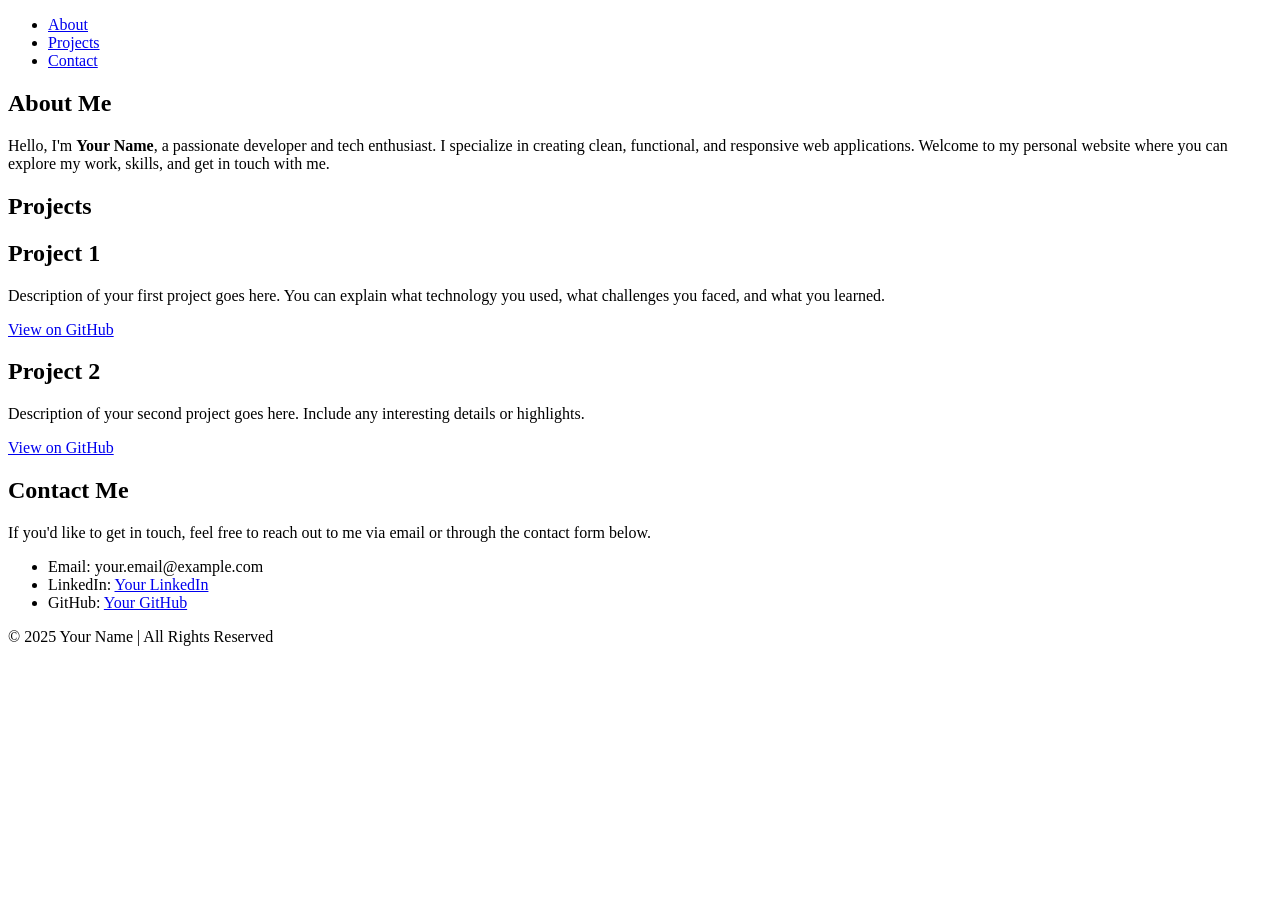
==== index.html @ 507302ce "changed" ====
<!DOCTYPE html>
<html lang="en">

<head>
    <meta charset="UTF-8">
    <meta name="viewport" content="width=device-width, initial-scale=1.0">
    <meta http-equiv="X-UA-Compatible" content="ie=edge">
    <title>Your Name - Portfolio</title>
    <link rel="stylesheet" href="styles.css">
</head>

<body>
    <header>
        <nav>
            <ul>
                <li><a href="#about">About</a></li>
                <li><a href="#projects">Projects</a></li>
                <li><a href="#contact">Contact</a></li>
            </ul>
        </nav>
    </header>

    <section id="about">
        <div class="container">
            <h1>About Me</h1>
            <p>Hello, I'm <strong>Your Name</strong>, a passionate developer and tech enthusiast. I specialize in creating clean, functional, and responsive web applications. Welcome to my personal website where you can explore my work, skills, and get in touch with me.</p>
        </div>
    </section>

    <section id="projects">
        <div class="container">
            <h1>Projects</h1>
            <div class="project">
                <h2>Project 1</h2>
                <p>Description of your first project goes here. You can explain what technology you used, what challenges you faced, and what you learned.</p>
                <a href="https://github.com/yourusername/project1" target="_blank">View on GitHub</a>
            </div>

            <div class="project">
                <h2>Project 2</h2>
                <p>Description of your second project goes here. Include any interesting details or highlights.</p>
                <a href="https://github.com/yourusername/project2" target="_blank">View on GitHub</a>
            </div>
            <!-- Add more projects as needed -->
        </div>
    </section>

    <section id="contact">
        <div class="container">
            <h1>Contact Me</h1>
            <p>If you'd like to get in touch, feel free to reach out to me via email or through the contact form below.</p>
            <ul>
                <li>Email: your.email@example.com</li>
                <li>LinkedIn: <a href="https://www.linkedin.com/in/yourprofile" target="_blank">Your LinkedIn</a></li>
                <li>GitHub: <a href="https://github.com/yourusername" target="_blank">Your GitHub</a></li>
            </ul>
        </div>
    </section>

    <footer>
        <p>© 2025 Your Name | All Rights Reserved</p>
    </footer>
</body>

</html>
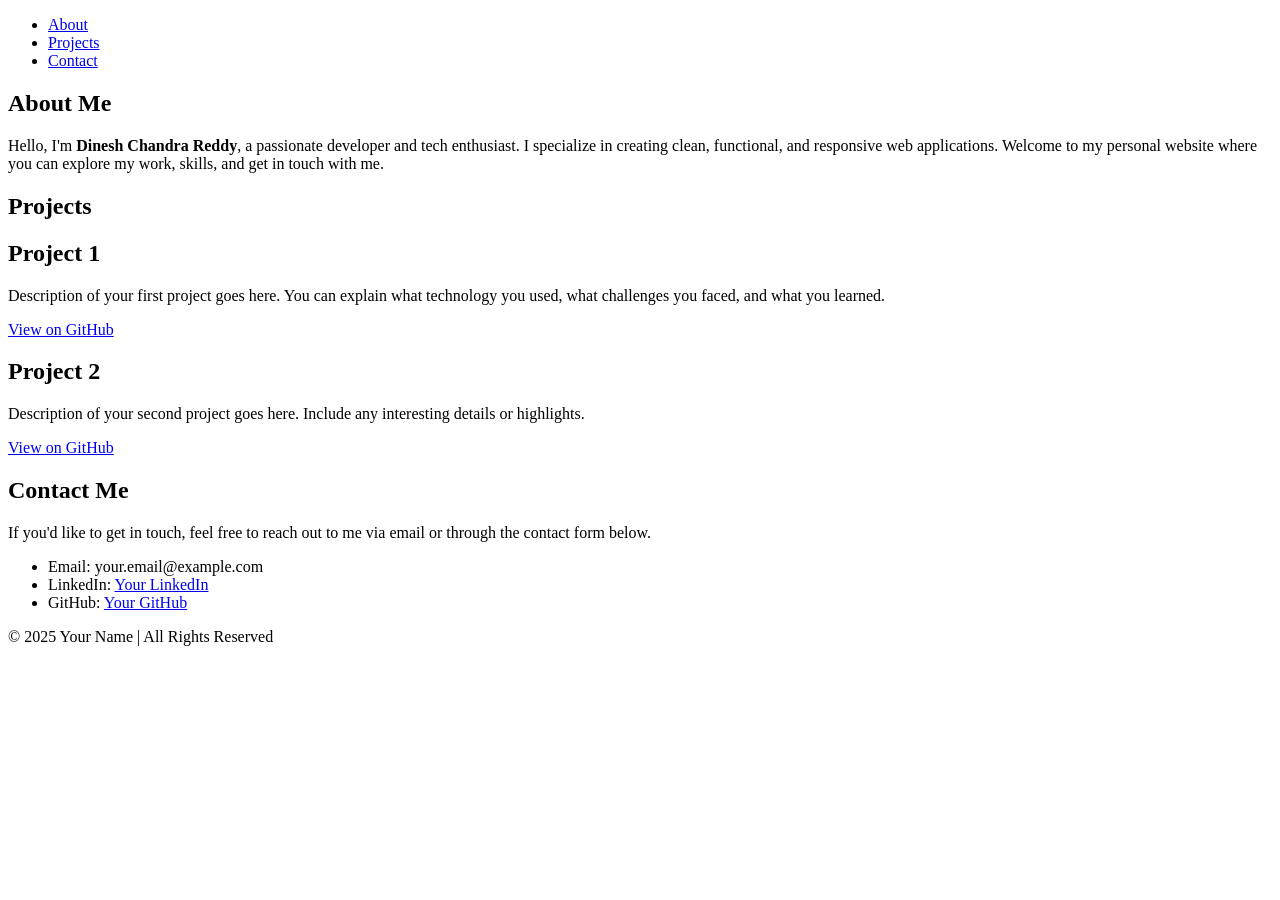
==== commit c8beb9d8: "yes" ====
--- a/index.html
+++ b/index.html
@@ -23,7 +23,7 @@
     <section id="about">
         <div class="container">
             <h1>About Me</h1>
-            <p>Hello, I'm <strong>Your Name</strong>, a passionate developer and tech enthusiast. I specialize in creating clean, functional, and responsive web applications. Welcome to my personal website where you can explore my work, skills, and get in touch with me.</p>
+            <p>Hello, I'm <strong>Dinesh Chandra Reddy</strong>, a passionate developer and tech enthusiast. I specialize in creating clean, functional, and responsive web applications. Welcome to my personal website where you can explore my work, skills, and get in touch with me.</p>
         </div>
     </section>
 
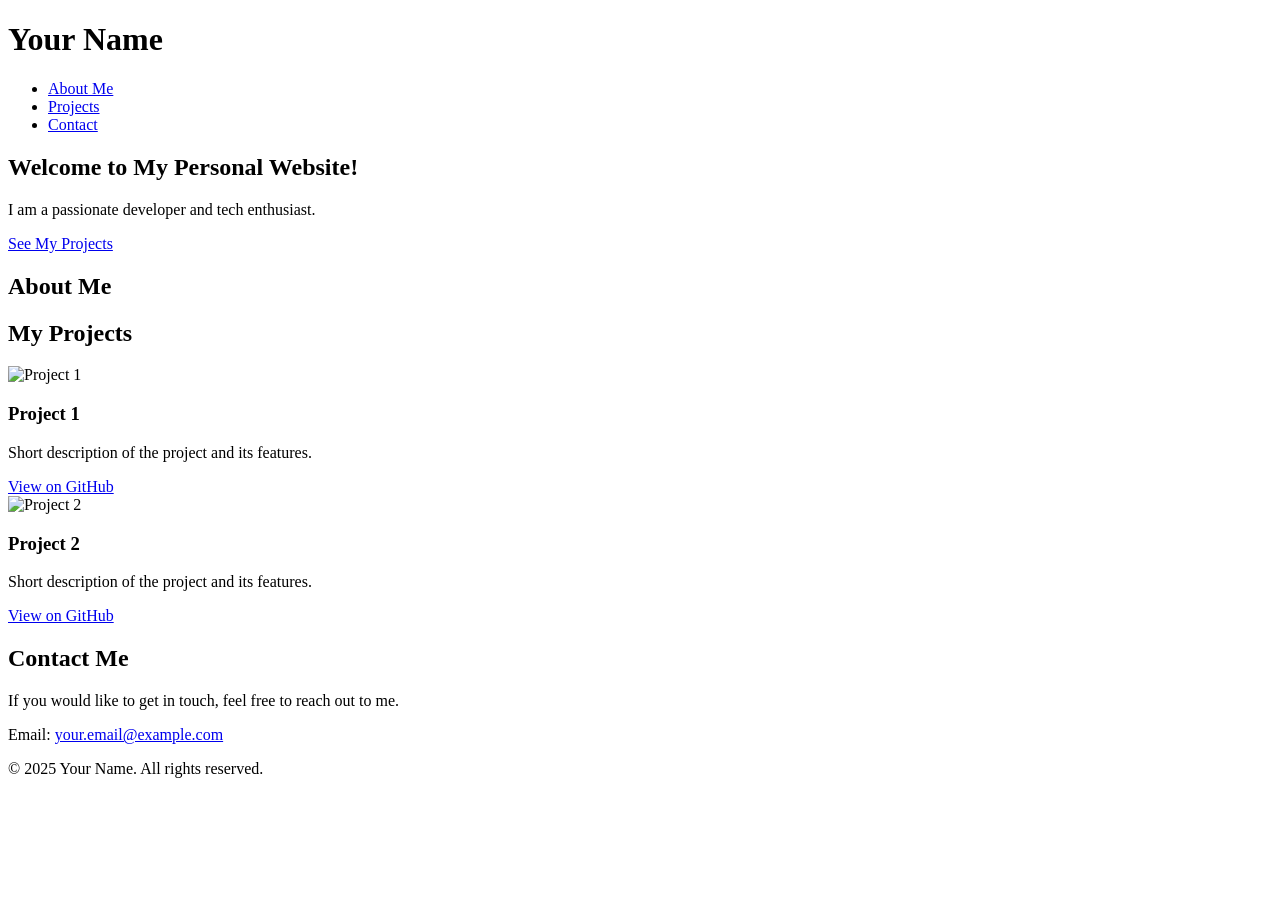
==== commit 10f3cce5: "2" ====
--- a/index.html
+++ b/index.html
@@ -1,65 +1,74 @@
 <!DOCTYPE html>
 <html lang="en">
-
 <head>
     <meta charset="UTF-8">
     <meta name="viewport" content="width=device-width, initial-scale=1.0">
-    <meta http-equiv="X-UA-Compatible" content="ie=edge">
     <title>Your Name - Portfolio</title>
     <link rel="stylesheet" href="styles.css">
+    <script defer src="script.js"></script>
 </head>
-
 <body>
     <header>
-        <nav>
-            <ul>
-                <li><a href="#about">About</a></li>
-                <li><a href="#projects">Projects</a></li>
-                <li><a href="#contact">Contact</a></li>
-            </ul>
-        </nav>
+        <div class="container">
+            <h1>Your Name</h1>
+            <nav>
+                <ul>
+                    <li><a href="#about">About Me</a></li>
+                    <li><a href="#projects">Projects</a></li>
+                    <li><a href="#contact">Contact</a></li>
+                </ul>
+            </nav>
+        </div>
     </header>
 
-    <section id="about">
+    <section id="hero">
         <div class="container">
-            <h1>About Me</h1>
-            <p>Hello, I'm <strong>Dinesh Chandra Reddy</strong>, a passionate developer and tech enthusiast. I specialize in creating clean, functional, and responsive web applications. Welcome to my personal website where you can explore my work, skills, and get in touch with me.</p>
+            <h2>Welcome to My Personal Website!</h2>
+            <p>I am a passionate developer and tech enthusiast.</p>
+            <a href="#projects" class="btn">See My Projects</a>
         </div>
     </section>
 
-    <section id="projects">
+    <section id="about" class="section">
         <div class="container">
-            <h1>Projects</h1>
-            <div class="project">
-                <h2>Project 1</h2>
-                <p>Description of your first project goes here. You can explain what technology you used, what challenges you faced, and what you learned.</p>
-                <a href="https://github.com/yourusername/project1" target="_blank">View on GitHub</a>
-            </div>
-
-            <div class="project">
-                <h2>Project 2</h2>
-                <p>Description of your second project goes here. Include any interesting details or highlights.</p>
-                <a href="https://github.com/yourusername/project2" target="_blank">View on GitHub</a>
-            </div>
-            <!-- Add more projects as needed -->
+            <h2>About Me</h2>
+            <pHi, I'm Dinesh Chandra Reddy , a passionate and motivated Computer Science enthusiast with a deep interest in technology, software development, and problem-solving. Currently, I am pursuing a Bachelor's in Computer Science and Engineering at Anurag University, where I’m constantly expanding my skills in coding, data structures, and algorithms.</p>
         </div>
     </section>
 
-    <section id="contact">
+    <section id="projects" class="section">
         <div class="container">
-            <h1>Contact Me</h1>
-            <p>If you'd like to get in touch, feel free to reach out to me via email or through the contact form below.</p>
-            <ul>
-                <li>Email: your.email@example.com</li>
-                <li>LinkedIn: <a href="https://www.linkedin.com/in/yourprofile" target="_blank">Your LinkedIn</a></li>
-                <li>GitHub: <a href="https://github.com/yourusername" target="_blank">Your GitHub</a></li>
-            </ul>
+            <h2>My Projects</h2>
+            <div class="project-grid">
+                <div class="project">
+                    <img src="project1.jpg" alt="Project 1">
+                    <h3>Project 1</h3>
+                    <p>Short description of the project and its features.</p>
+                    <a href="https://github.com/yourusername/project1" target="_blank" class="btn">View on GitHub</a>
+                </div>
+                <div class="project">
+                    <img src="project2.jpg" alt="Project 2">
+                    <h3>Project 2</h3>
+                    <p>Short description of the project and its features.</p>
+                    <a href="https://github.com/yourusername/project2" target="_blank" class="btn">View on GitHub</a>
+                </div>
+                <!-- Add more projects here -->
+            </div>
+        </div>
+    </section>
+
+    <section id="contact" class="section">
+        <div class="container">
+            <h2>Contact Me</h2>
+            <p>If you would like to get in touch, feel free to reach out to me.</p>
+            <p>Email: <a href="mailto:your.email@example.com">your.email@example.com</a></p>
         </div>
     </section>
 
     <footer>
-        <p>© 2025 Your Name | All Rights Reserved</p>
+        <div class="container">
+            <p>&copy; 2025 Your Name. All rights reserved.</p>
+        </div>
     </footer>
 </body>
-
 </html>
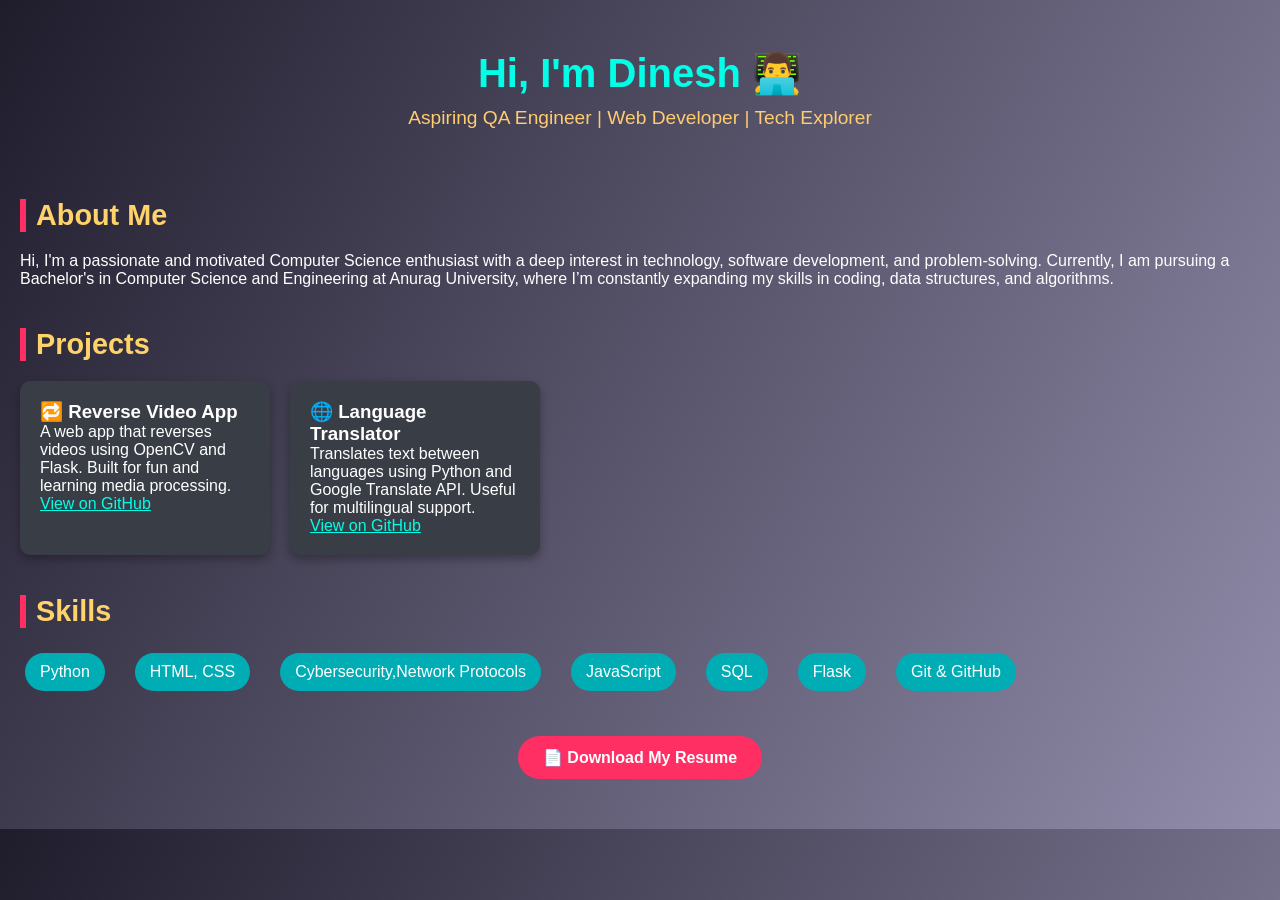
==== commit 05e9216d: "3" ====
--- a/index.html
+++ b/index.html
@@ -1,74 +1,165 @@
 <!DOCTYPE html>
 <html lang="en">
 <head>
-    <meta charset="UTF-8">
-    <meta name="viewport" content="width=device-width, initial-scale=1.0">
-    <title>Your Name - Portfolio</title>
-    <link rel="stylesheet" href="styles.css">
-    <script defer src="script.js"></script>
+  <meta charset="UTF-8" />
+  <meta name="viewport" content="width=device-width, initial-scale=1.0"/>
+  <title>Dinesh's Portfolio</title>
+  <style>
+    /* General Reset */
+    * {
+      margin: 0;
+      padding: 0;
+      box-sizing: border-box;
+    }
+
+    body {
+      font-family: 'Segoe UI', Tahoma, Geneva, Verdana, sans-serif;
+      background: linear-gradient(120deg, #1f1c2c, #928dab);
+      color: #fff;
+      padding: 20px;
+      animation: fadeIn 1s ease-in;
+    }
+
+    header {
+      text-align: center;
+      padding: 30px 10px;
+    }
+
+    header h1 {
+      font-size: 2.5rem;
+      color: #00ffe7;
+      margin-bottom: 10px;
+    }
+
+    header p {
+      font-size: 1.2rem;
+      color: #ffcc70;
+      animation: slideIn 1s ease-out;
+    }
+
+    .section {
+      margin: 40px 0;
+    }
+
+    .section h2 {
+      color: #ffd369;
+      font-size: 1.8rem;
+      margin-bottom: 20px;
+      border-left: 6px solid #ff2e63;
+      padding-left: 10px;
+    }
+
+    .projects, .skills {
+      display: flex;
+      flex-wrap: wrap;
+      gap: 20px;
+    }
+
+    .card {
+      background: #393e46;
+      padding: 20px;
+      border-radius: 10px;
+      width: 250px;
+      box-shadow: 0 4px 10px rgba(0, 0, 0, 0.3);
+      transition: transform 0.3s;
+    }
+
+    .card:hover {
+      transform: translateY(-10px);
+    }
+
+    .skills span {
+      background-color: #00adb5;
+      padding: 10px 15px;
+      border-radius: 20px;
+      margin: 5px;
+      display: inline-block;
+    }
+
+    .resume-btn {
+      display: block;
+      width: fit-content;
+      margin: 30px auto;
+      padding: 12px 25px;
+      background-color: #ff2e63;
+      color: white;
+      text-decoration: none;
+      border-radius: 25px;
+      font-weight: bold;
+      transition: background 0.3s;
+    }
+
+    .resume-btn:hover {
+      background-color: #d61c4e;
+    }
+
+    @keyframes fadeIn {
+      from { opacity: 0; }
+      to { opacity: 1; }
+    }
+
+    @keyframes slideIn {
+      from { transform: translateX(-20px); opacity: 0; }
+      to { transform: translateX(0); opacity: 1; }
+    }
+
+    @media (max-width: 600px) {
+      .projects, .skills {
+        flex-direction: column;
+        align-items: center;
+      }
+
+      .card {
+        width: 90%;
+      }
+    }
+  </style>
 </head>
 <body>
-    <header>
-        <div class="container">
-            <h1>Your Name</h1>
-            <nav>
-                <ul>
-                    <li><a href="#about">About Me</a></li>
-                    <li><a href="#projects">Projects</a></li>
-                    <li><a href="#contact">Contact</a></li>
-                </ul>
-            </nav>
-        </div>
-    </header>
 
-    <section id="hero">
-        <div class="container">
-            <h2>Welcome to My Personal Website!</h2>
-            <p>I am a passionate developer and tech enthusiast.</p>
-            <a href="#projects" class="btn">See My Projects</a>
-        </div>
-    </section>
+  <header>
+    <h1>Hi, I'm Dinesh 👨‍💻</h1>
+    <p>Aspiring QA Engineer | Web Developer | Tech Explorer</p>
+  </header>
 
-    <section id="about" class="section">
-        <div class="container">
-            <h2>About Me</h2>
-            <pHi, I'm Dinesh Chandra Reddy , a passionate and motivated Computer Science enthusiast with a deep interest in technology, software development, and problem-solving. Currently, I am pursuing a Bachelor's in Computer Science and Engineering at Anurag University, where I’m constantly expanding my skills in coding, data structures, and algorithms.</p>
-        </div>
-    </section>
+  <section class="section">
+    <h2>About Me</h2>
+    <p> Hi, I'm  a passionate and motivated Computer Science enthusiast with a deep interest in technology, software development, and problem-solving. Currently, I am pursuing a Bachelor's in Computer Science and Engineering at Anurag University, where I’m constantly expanding my skills in coding, data structures, and algorithms.</p>
+  </section>
 
-    <section id="projects" class="section">
-        <div class="container">
-            <h2>My Projects</h2>
-            <div class="project-grid">
-                <div class="project">
-                    <img src="project1.jpg" alt="Project 1">
-                    <h3>Project 1</h3>
-                    <p>Short description of the project and its features.</p>
-                    <a href="https://github.com/yourusername/project1" target="_blank" class="btn">View on GitHub</a>
-                </div>
-                <div class="project">
-                    <img src="project2.jpg" alt="Project 2">
-                    <h3>Project 2</h3>
-                    <p>Short description of the project and its features.</p>
-                    <a href="https://github.com/yourusername/project2" target="_blank" class="btn">View on GitHub</a>
-                </div>
-                <!-- Add more projects here -->
-            </div>
-        </div>
-    </section>
+  <section class="section">
+    <h2>Projects</h2>
+    <div class="projects">
+      <div class="card">
+        <h3>🔁 Reverse Video App</h3>
+        <p>A web app that reverses videos using OpenCV and Flask. Built for fun and learning media processing.</p>
+        <a href="https://github.com/dinesh15-hub/Reverse-Video-App" style="color:#00ffe7;">View on GitHub</a>
+      </div>
 
-    <section id="contact" class="section">
-        <div class="container">
-            <h2>Contact Me</h2>
-            <p>If you would like to get in touch, feel free to reach out to me.</p>
-            <p>Email: <a href="mailto:your.email@example.com">your.email@example.com</a></p>
-        </div>
-    </section>
+      <div class="card">
+        <h3>🌐 Language Translator</h3>
+        <p>Translates text between languages using Python and Google Translate API. Useful for multilingual support.</p>
+        <a href="https://github.com/dinesh15-hub/voice-to-text-translation" style="color:#00ffe7;">View on GitHub</a>
+      </div>
 
-    <footer>
-        <div class="container">
-            <p>&copy; 2025 Your Name. All rights reserved.</p>
-        </div>
-    </footer>
+      <!-- Add more project cards here -->
+    </div>
+  </section>
+
+  <section class="section">
+    <h2>Skills</h2>
+    <div class="skills">
+      <span>Python</span>
+      <span>HTML, CSS</span>
+      <span>Cybersecurity,Network Protocols</span>
+      <span>JavaScript</span>
+      <span>SQL</span>
+      <span>Flask</span>
+      <span>Git & GitHub</span>
+    </div>
+  </section>
+
+  <a class="resume-btn" href="c:\Users\DELL\Downloads\dinesh resume1.pdf" download>📄 Download My Resume</a>
+
 </body>
 </html>
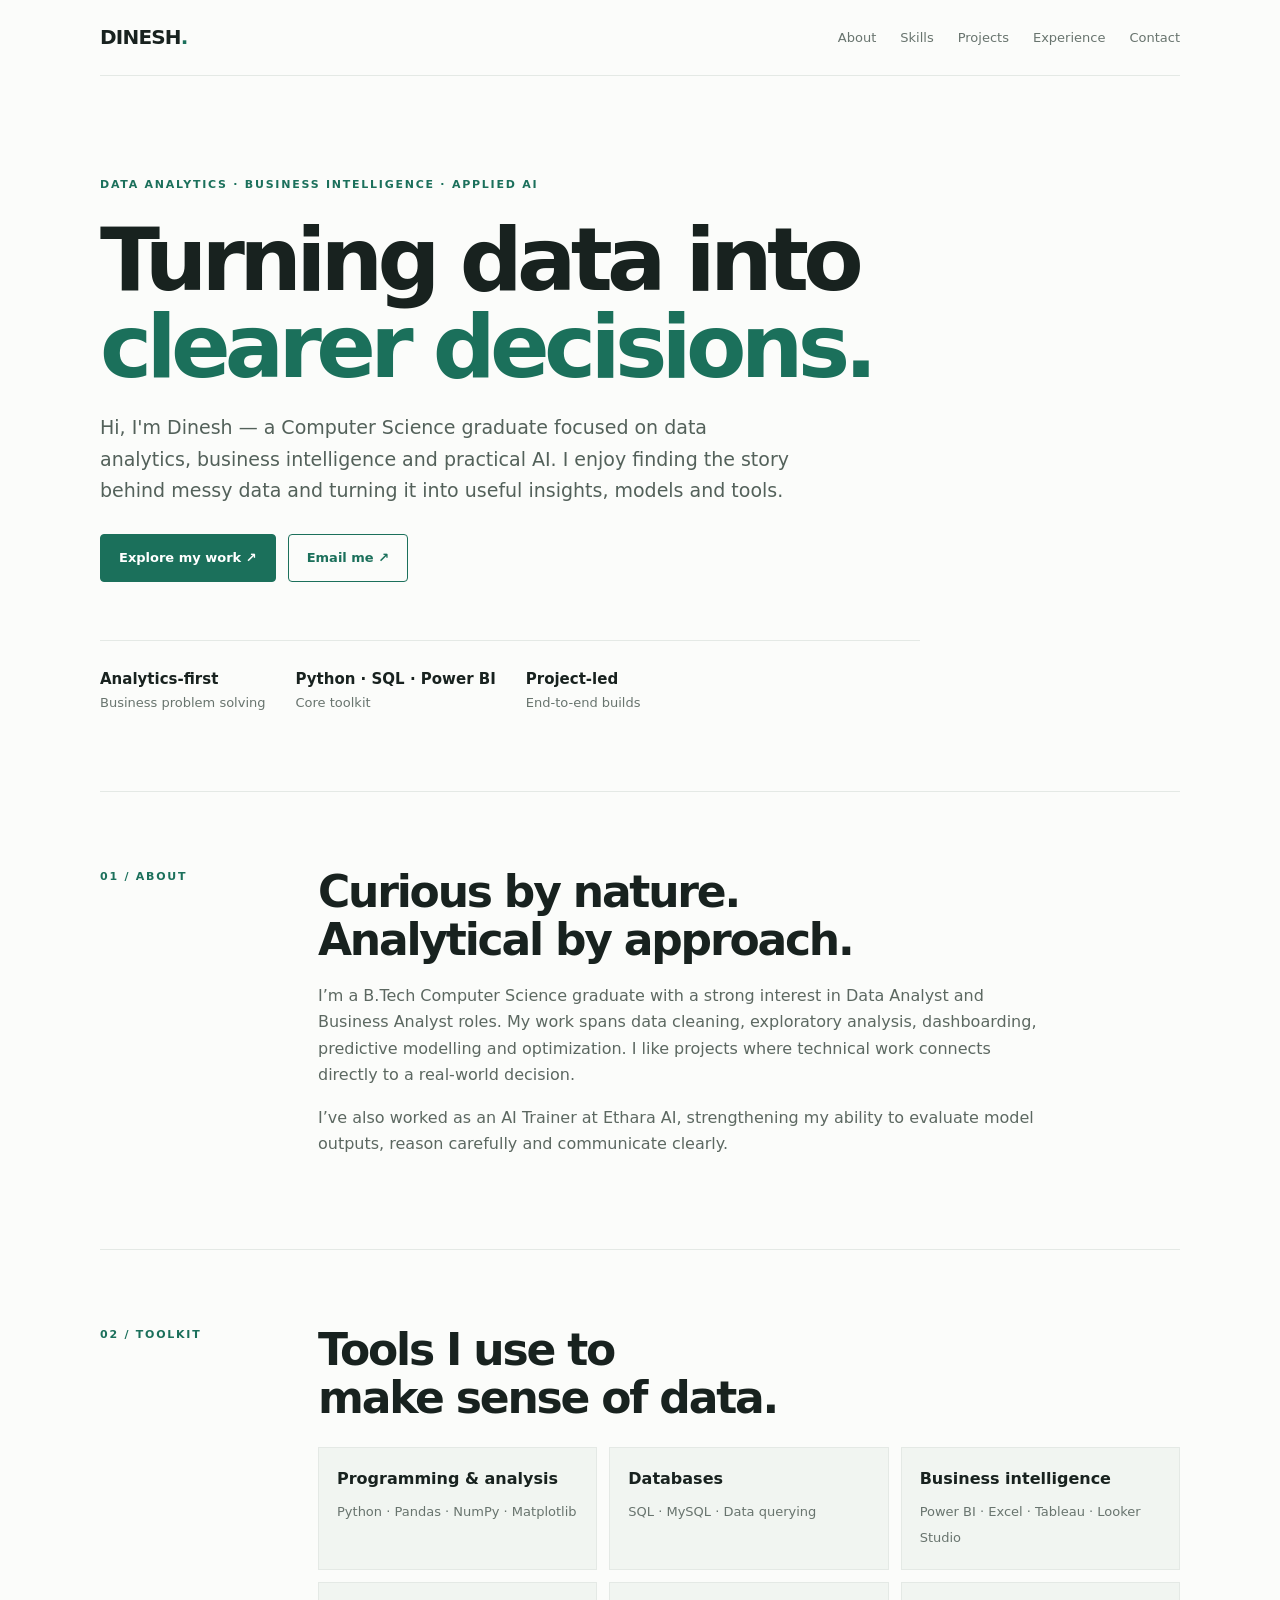
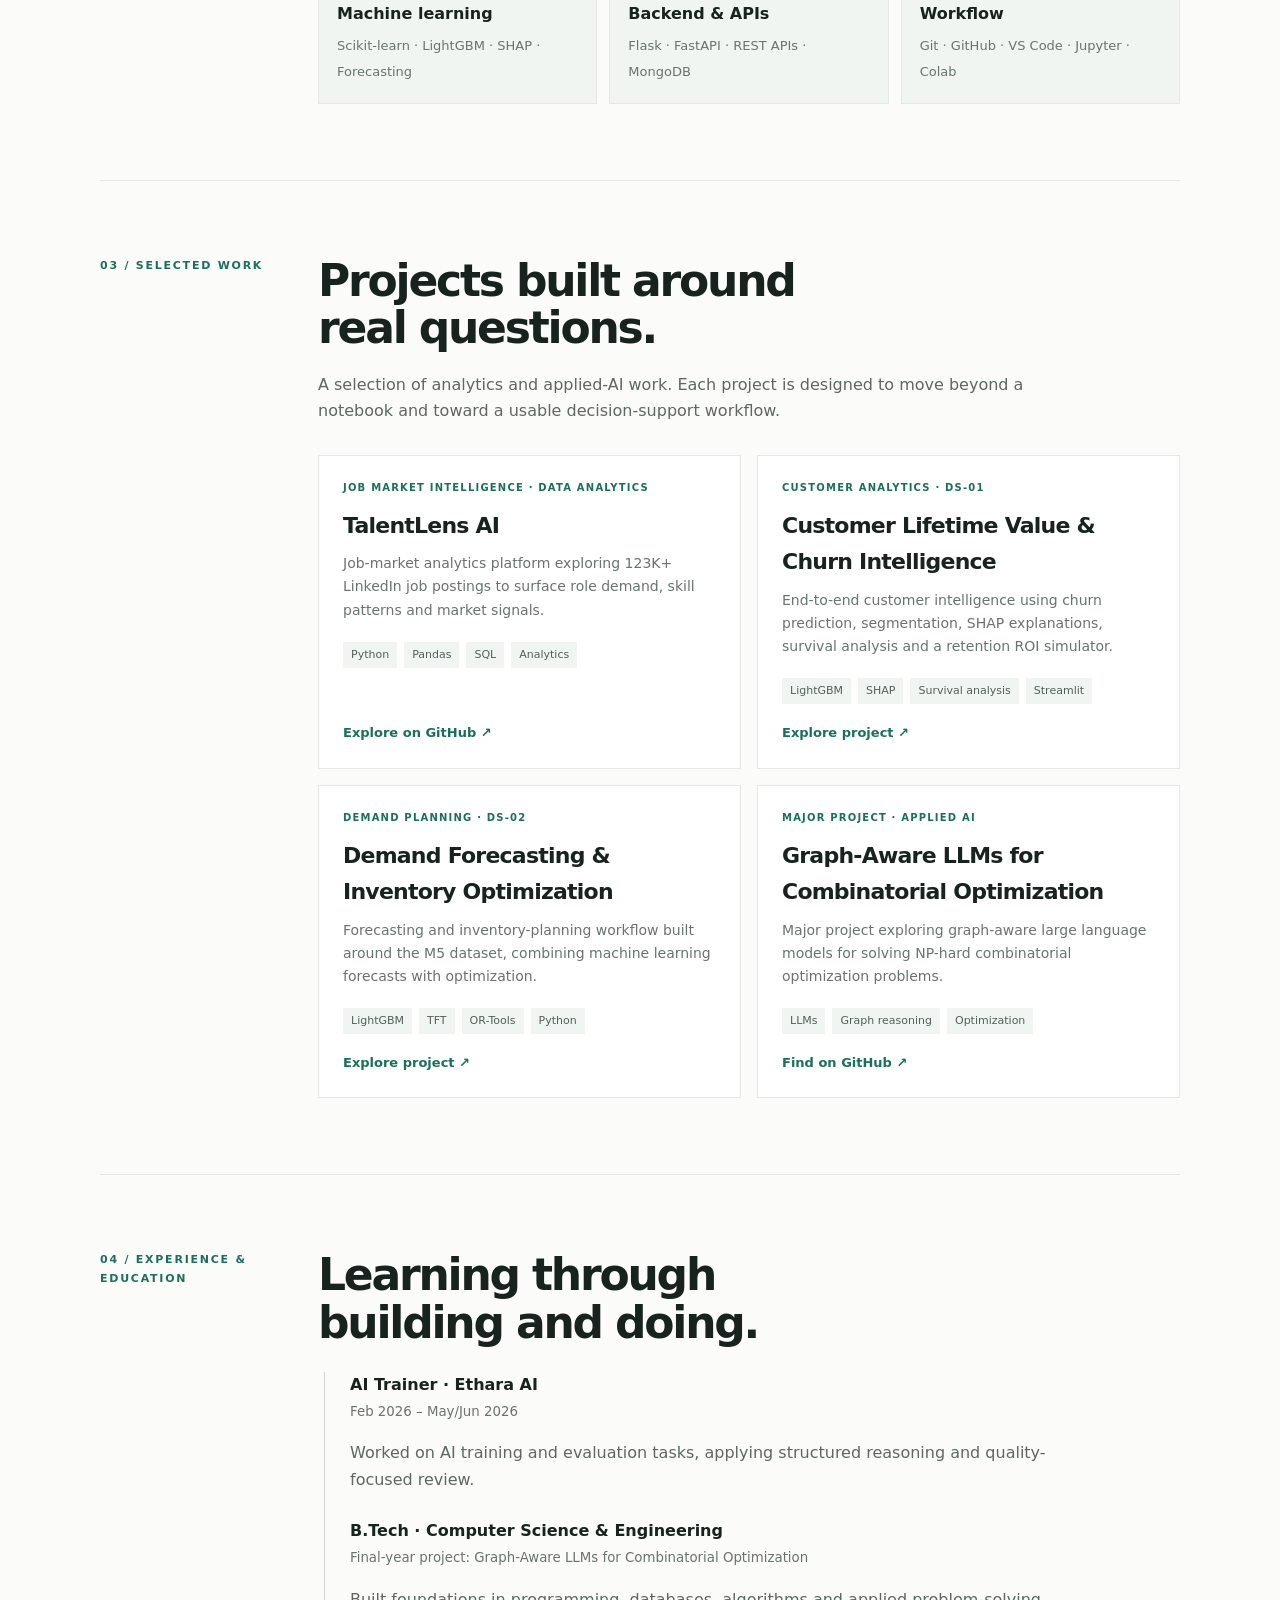
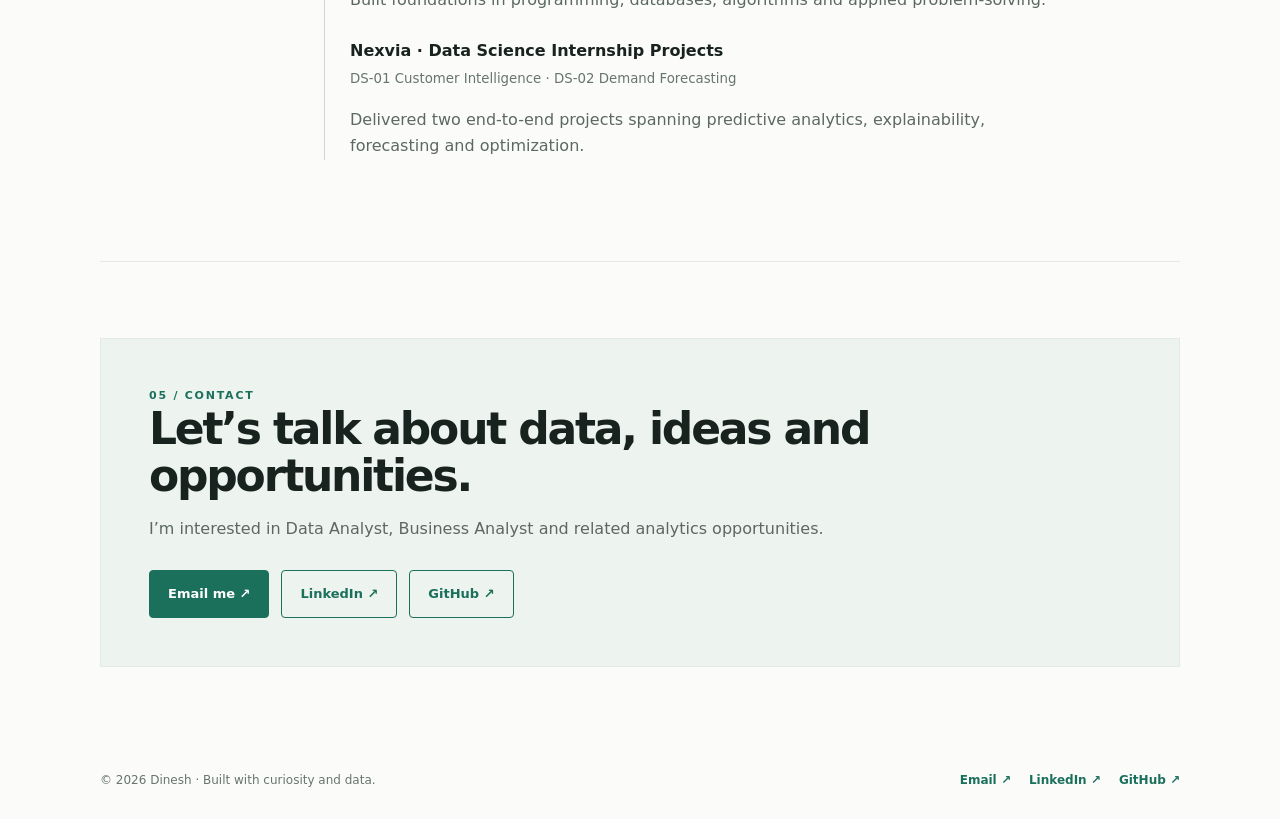
==== commit 5709cb73: "Update index.html" ====
--- a/index.html
+++ b/index.html
@@ -1,165 +1,8 @@
-<!DOCTYPE html>
-<html lang="en">
-<head>
-  <meta charset="UTF-8" />
-  <meta name="viewport" content="width=device-width, initial-scale=1.0"/>
-  <title>Dinesh's Portfolio</title>
-  <style>
-    /* General Reset */
-    * {
-      margin: 0;
-      padding: 0;
-      box-sizing: border-box;
-    }
-
-    body {
-      font-family: 'Segoe UI', Tahoma, Geneva, Verdana, sans-serif;
-      background: linear-gradient(120deg, #1f1c2c, #928dab);
-      color: #fff;
-      padding: 20px;
-      animation: fadeIn 1s ease-in;
-    }
-
-    header {
-      text-align: center;
-      padding: 30px 10px;
-    }
-
-    header h1 {
-      font-size: 2.5rem;
-      color: #00ffe7;
-      margin-bottom: 10px;
-    }
-
-    header p {
-      font-size: 1.2rem;
-      color: #ffcc70;
-      animation: slideIn 1s ease-out;
-    }
-
-    .section {
-      margin: 40px 0;
-    }
-
-    .section h2 {
-      color: #ffd369;
-      font-size: 1.8rem;
-      margin-bottom: 20px;
-      border-left: 6px solid #ff2e63;
-      padding-left: 10px;
-    }
-
-    .projects, .skills {
-      display: flex;
-      flex-wrap: wrap;
-      gap: 20px;
-    }
-
-    .card {
-      background: #393e46;
-      padding: 20px;
-      border-radius: 10px;
-      width: 250px;
-      box-shadow: 0 4px 10px rgba(0, 0, 0, 0.3);
-      transition: transform 0.3s;
-    }
-
-    .card:hover {
-      transform: translateY(-10px);
-    }
-
-    .skills span {
-      background-color: #00adb5;
-      padding: 10px 15px;
-      border-radius: 20px;
-      margin: 5px;
-      display: inline-block;
-    }
-
-    .resume-btn {
-      display: block;
-      width: fit-content;
-      margin: 30px auto;
-      padding: 12px 25px;
-      background-color: #ff2e63;
-      color: white;
-      text-decoration: none;
-      border-radius: 25px;
-      font-weight: bold;
-      transition: background 0.3s;
-    }
-
-    .resume-btn:hover {
-      background-color: #d61c4e;
-    }
-
-    @keyframes fadeIn {
-      from { opacity: 0; }
-      to { opacity: 1; }
-    }
-
-    @keyframes slideIn {
-      from { transform: translateX(-20px); opacity: 0; }
-      to { transform: translateX(0); opacity: 1; }
-    }
-
-    @media (max-width: 600px) {
-      .projects, .skills {
-        flex-direction: column;
-        align-items: center;
-      }
-
-      .card {
-        width: 90%;
-      }
-    }
-  </style>
-</head>
-<body>
-
-  <header>
-    <h1>Hi, I'm Dinesh 👨‍💻</h1>
-    <p>Aspiring QA Engineer | Web Developer | Tech Explorer</p>
-  </header>
-
-  <section class="section">
-    <h2>About Me</h2>
-    <p> Hi, I'm  a passionate and motivated Computer Science enthusiast with a deep interest in technology, software development, and problem-solving. Currently, I am pursuing a Bachelor's in Computer Science and Engineering at Anurag University, where I’m constantly expanding my skills in coding, data structures, and algorithms.</p>
-  </section>
-
-  <section class="section">
-    <h2>Projects</h2>
-    <div class="projects">
-      <div class="card">
-        <h3>🔁 Reverse Video App</h3>
-        <p>A web app that reverses videos using OpenCV and Flask. Built for fun and learning media processing.</p>
-        <a href="https://github.com/dinesh15-hub/Reverse-Video-App" style="color:#00ffe7;">View on GitHub</a>
-      </div>
-
-      <div class="card">
-        <h3>🌐 Language Translator</h3>
-        <p>Translates text between languages using Python and Google Translate API. Useful for multilingual support.</p>
-        <a href="https://github.com/dinesh15-hub/voice-to-text-translation" style="color:#00ffe7;">View on GitHub</a>
-      </div>
-
-      <!-- Add more project cards here -->
-    </div>
-  </section>
-
-  <section class="section">
-    <h2>Skills</h2>
-    <div class="skills">
-      <span>Python</span>
-      <span>HTML, CSS</span>
-      <span>Cybersecurity,Network Protocols</span>
-      <span>JavaScript</span>
-      <span>SQL</span>
-      <span>Flask</span>
-      <span>Git & GitHub</span>
-    </div>
-  </section>
-
-  <a class="resume-btn" href="c:\Users\DELL\Downloads\dinesh resume1.pdf" download>📄 Download My Resume</a>
-
-</body>
-</html>
+<!doctype html><html lang="en"><head><meta charset="utf-8"><meta name="viewport" content="width=device-width,initial-scale=1"><meta name="description" content="Dinesh — Data Analyst and aspiring Business Analyst. Portfolio of analytics and applied AI projects."><title>Dinesh | Data Analyst</title><style>
+:root{--ink:#18221f;--muted:#68746e;--line:#e4e9e5;--green:#1b705b;--paper:#fbfcfa;--soft:#f1f5f1}*{box-sizing:border-box}html{scroll-behavior:smooth}body{margin:0;background:var(--paper);color:var(--ink);font:16px/1.65 Inter,ui-sans-serif,system-ui,-apple-system,Segoe UI,sans-serif}a{color:inherit}.wrap{width:min(1080px,calc(100% - 44px));margin:auto}.nav{height:76px;display:flex;align-items:center;justify-content:space-between;border-bottom:1px solid var(--line)}.brand{font-weight:800;letter-spacing:-.04em;font-size:20px;text-decoration:none}.navlinks{display:flex;gap:24px}.navlinks a{text-decoration:none;color:var(--muted);font-size:13px}.navlinks a:hover{color:var(--green)}.hero{padding:100px 0 78px;max-width:820px}.kicker,.num{font-size:11px;letter-spacing:.16em;text-transform:uppercase;color:var(--green);font-weight:800}.hero h1{font-size:clamp(48px,8vw,88px);line-height:.99;letter-spacing:-.065em;margin:22px 0}.hero h1 span{color:var(--green)}.lead{font-size:19px;color:#53615a;max-width:690px}.actions{display:flex;gap:12px;flex-wrap:wrap;margin-top:28px}.btn{padding:12px 18px;border-radius:4px;text-decoration:none;font-size:13px;font-weight:700;border:1px solid var(--green)}.primary{background:var(--green);color:white}.secondary{color:var(--green)}.meta{display:flex;gap:30px;flex-wrap:wrap;border-top:1px solid var(--line);padding-top:26px;margin-top:58px;color:var(--muted);font-size:13px}.meta b{display:block;color:var(--ink);font-size:15px}.section{padding:76px 0;border-top:1px solid var(--line)}.sectionhead{display:grid;grid-template-columns:190px 1fr;gap:28px}.section h2{font-size:clamp(30px,4vw,44px);letter-spacing:-.05em;line-height:1.08;margin:0 0 20px}.copy{color:#5c6861;max-width:720px}.skills{display:grid;grid-template-columns:repeat(3,1fr);gap:12px;margin-top:26px}.skill{padding:18px;background:var(--soft);border:1px solid var(--line)}.skill b{display:block;margin-bottom:5px}.skill span{font-size:13px;color:var(--muted)}.projects{display:grid;grid-template-columns:repeat(2,1fr);gap:16px;margin-top:30px}.project{border:1px solid var(--line);padding:24px;background:white;display:flex;flex-direction:column;min-height:250px}.project .type{font-size:10px;letter-spacing:.12em;color:var(--green);font-weight:800}.project h3{font-size:22px;letter-spacing:-.035em;margin:12px 0 8px}.project p{color:var(--muted);font-size:14px;margin:0 0 20px}.project a{margin-top:auto;color:var(--green);font-weight:700;font-size:13px;text-decoration:none}.chips{display:flex;gap:7px;flex-wrap:wrap;margin-bottom:18px}.chips span{font-size:11px;background:var(--soft);padding:4px 8px;color:#526058}.timeline{border-left:1px solid #cbd7ce;margin:25px 0 0 6px;padding-left:25px}.event{margin:0 0 25px}.event b{display:block}.event small{color:var(--muted)}.contact{background:#edf3ee;padding:48px;border:1px solid var(--line)}.contact h2{margin-bottom:10px}footer{padding:28px 0;color:var(--muted);font-size:12px;display:flex;justify-content:space-between;gap:20px;flex-wrap:wrap}.links{display:flex;gap:18px}.links a{color:var(--green);text-decoration:none;font-weight:700}@media(max-width:700px){.navlinks{gap:12px}.navlinks a{font-size:11px}.sectionhead{grid-template-columns:1fr;gap:12px}.skills{grid-template-columns:1fr 1fr}.projects{grid-template-columns:1fr}.hero{padding:75px 0 55px}.contact{padding:28px}}@media(max-width:440px){.navlinks a:nth-child(2),.navlinks a:nth-child(3){display:none}.skills{grid-template-columns:1fr}}
+</style></head><body><div class="wrap"><nav class="nav"><a class="brand" href="#home">DINESH<span style="color:var(--green)">.</span></a><div class="navlinks"><a href="#about">About</a><a href="#skills">Skills</a><a href="#projects">Projects</a><a href="#experience">Experience</a><a href="#contact">Contact</a></div></nav><header class="hero" id="home"><div class="kicker">Data Analytics · Business Intelligence · Applied AI</div><h1>Turning data into <span>clearer decisions.</span></h1><p class="lead">Hi, I'm Dinesh — a Computer Science graduate focused on data analytics, business intelligence and practical AI. I enjoy finding the story behind messy data and turning it into useful insights, models and tools.</p><div class="actions"><a class="btn primary" href="#projects">Explore my work ↗</a><a class="btn secondary" href="mailto:dineshchandrareddy75@gmail.com">Email me ↗</a></div><div class="meta"><div><b>Analytics-first</b>Business problem solving</div><div><b>Python · SQL · Power BI</b>Core toolkit</div><div><b>Project-led</b>End-to-end builds</div></div></header>
+<section class="section" id="about"><div class="sectionhead"><div class="num">01 / About</div><div><h2>Curious by nature.<br>Analytical by approach.</h2><p class="copy">I’m a B.Tech Computer Science graduate with a strong interest in Data Analyst and Business Analyst roles. My work spans data cleaning, exploratory analysis, dashboarding, predictive modelling and optimization. I like projects where technical work connects directly to a real-world decision.</p><p class="copy">I’ve also worked as an AI Trainer at Ethara AI, strengthening my ability to evaluate model outputs, reason carefully and communicate clearly.</p></div></div></section>
+<section class="section" id="skills"><div class="sectionhead"><div class="num">02 / Toolkit</div><div><h2>Tools I use to<br>make sense of data.</h2><div class="skills"><div class="skill"><b>Programming & analysis</b><span>Python · Pandas · NumPy · Matplotlib</span></div><div class="skill"><b>Databases</b><span>SQL · MySQL · Data querying</span></div><div class="skill"><b>Business intelligence</b><span>Power BI · Excel · Tableau · Looker Studio</span></div><div class="skill"><b>Machine learning</b><span>Scikit-learn · LightGBM · SHAP · Forecasting</span></div><div class="skill"><b>Backend & APIs</b><span>Flask · FastAPI · REST APIs · MongoDB</span></div><div class="skill"><b>Workflow</b><span>Git · GitHub · VS Code · Jupyter · Colab</span></div></div></div></div></section>
+<section class="section" id="projects"><div class="sectionhead"><div class="num">03 / Selected work</div><div><h2>Projects built around<br>real questions.</h2><p class="copy">A selection of analytics and applied-AI work. Each project is designed to move beyond a notebook and toward a usable decision-support workflow.</p><div class="projects"><article class="project"><div class="type">JOB MARKET INTELLIGENCE · DATA ANALYTICS</div><h3>TalentLens AI</h3><p>Job-market analytics platform exploring 123K+ LinkedIn job postings to surface role demand, skill patterns and market signals.</p><div class="chips"><span>Python</span><span>Pandas</span><span>SQL</span><span>Analytics</span></div><a href="https://github.com/dinesh15-hub" target="_blank" rel="noreferrer">Explore on GitHub ↗</a></article><article class="project"><div class="type">CUSTOMER ANALYTICS · DS-01</div><h3>Customer Lifetime Value & Churn Intelligence</h3><p>End-to-end customer intelligence using churn prediction, segmentation, SHAP explanations, survival analysis and a retention ROI simulator.</p><div class="chips"><span>LightGBM</span><span>SHAP</span><span>Survival analysis</span><span>Streamlit</span></div><a href="https://github.com/dinesh15-hub/Nexvia" target="_blank" rel="noreferrer">Explore project ↗</a></article><article class="project"><div class="type">DEMAND PLANNING · DS-02</div><h3>Demand Forecasting & Inventory Optimization</h3><p>Forecasting and inventory-planning workflow built around the M5 dataset, combining machine learning forecasts with optimization.</p><div class="chips"><span>LightGBM</span><span>TFT</span><span>OR-Tools</span><span>Python</span></div><a href="https://github.com/dinesh15-hub/DS-02-Demand-Forecasting" target="_blank" rel="noreferrer">Explore project ↗</a></article><article class="project"><div class="type">MAJOR PROJECT · APPLIED AI</div><h3>Graph-Aware LLMs for Combinatorial Optimization</h3><p>Major project exploring graph-aware large language models for solving NP-hard combinatorial optimization problems.</p><div class="chips"><span>LLMs</span><span>Graph reasoning</span><span>Optimization</span></div><a href="https://github.com/dinesh15-hub" target="_blank" rel="noreferrer">Find on GitHub ↗</a></article></div></div></div></section>
+<section class="section" id="experience"><div class="sectionhead"><div class="num">04 / Experience & education</div><div><h2>Learning through<br>building and doing.</h2><div class="timeline"><div class="event"><b>AI Trainer · Ethara AI</b><small>Feb 2026 – May/Jun 2026</small><p class="copy">Worked on AI training and evaluation tasks, applying structured reasoning and quality-focused review.</p></div><div class="event"><b>B.Tech · Computer Science & Engineering</b><small>Final-year project: Graph-Aware LLMs for Combinatorial Optimization</small><p class="copy">Built foundations in programming, databases, algorithms and applied problem-solving.</p></div><div class="event"><b>Nexvia · Data Science Internship Projects</b><small>DS-01 Customer Intelligence · DS-02 Demand Forecasting</small><p class="copy">Delivered two end-to-end projects spanning predictive analytics, explainability, forecasting and optimization.</p></div></div></div></div></section>
+<section class="section" id="contact"><div class="contact"><div class="num">05 / Contact</div><h2>Let’s talk about data, ideas and opportunities.</h2><p class="copy">I’m interested in Data Analyst, Business Analyst and related analytics opportunities.</p><div class="actions"><a class="btn primary" href="mailto:dineshchandrareddy75@gmail.com">Email me ↗</a><a class="btn secondary" href="https://www.linkedin.com/in/dineshchandra-reddy-vanteru-159340287" target="_blank" rel="noreferrer">LinkedIn ↗</a><a class="btn secondary" href="https://github.com/dinesh15-hub" target="_blank" rel="noreferrer">GitHub ↗</a></div></div></section><footer><span>© 2026 Dinesh · Built with curiosity and data.</span><div class="links"><a href="mailto:dineshchandrareddy75@gmail.com">Email ↗</a><a href="https://www.linkedin.com/in/dineshchandra-reddy-vanteru-159340287" target="_blank" rel="noreferrer">LinkedIn ↗</a><a href="https://github.com/dinesh15-hub" target="_blank" rel="noreferrer">GitHub ↗</a></div></footer></div></body></html>
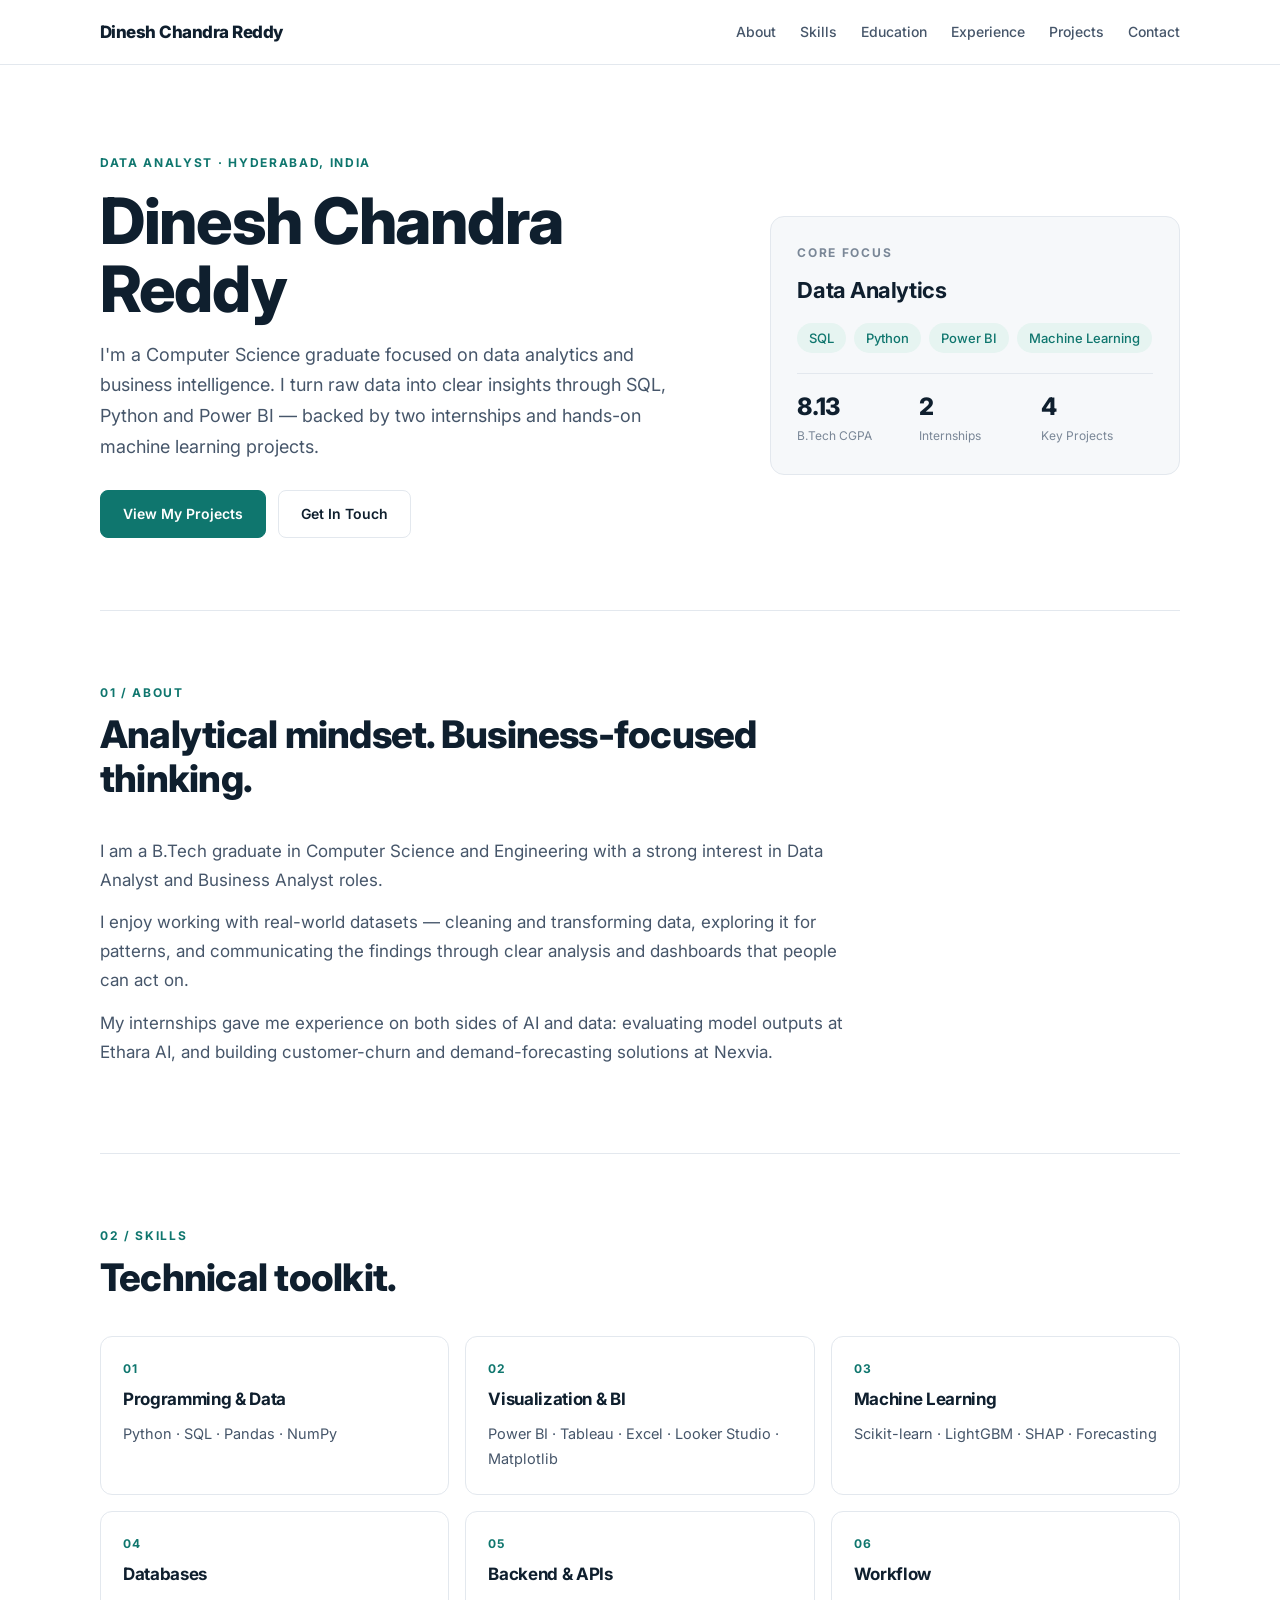
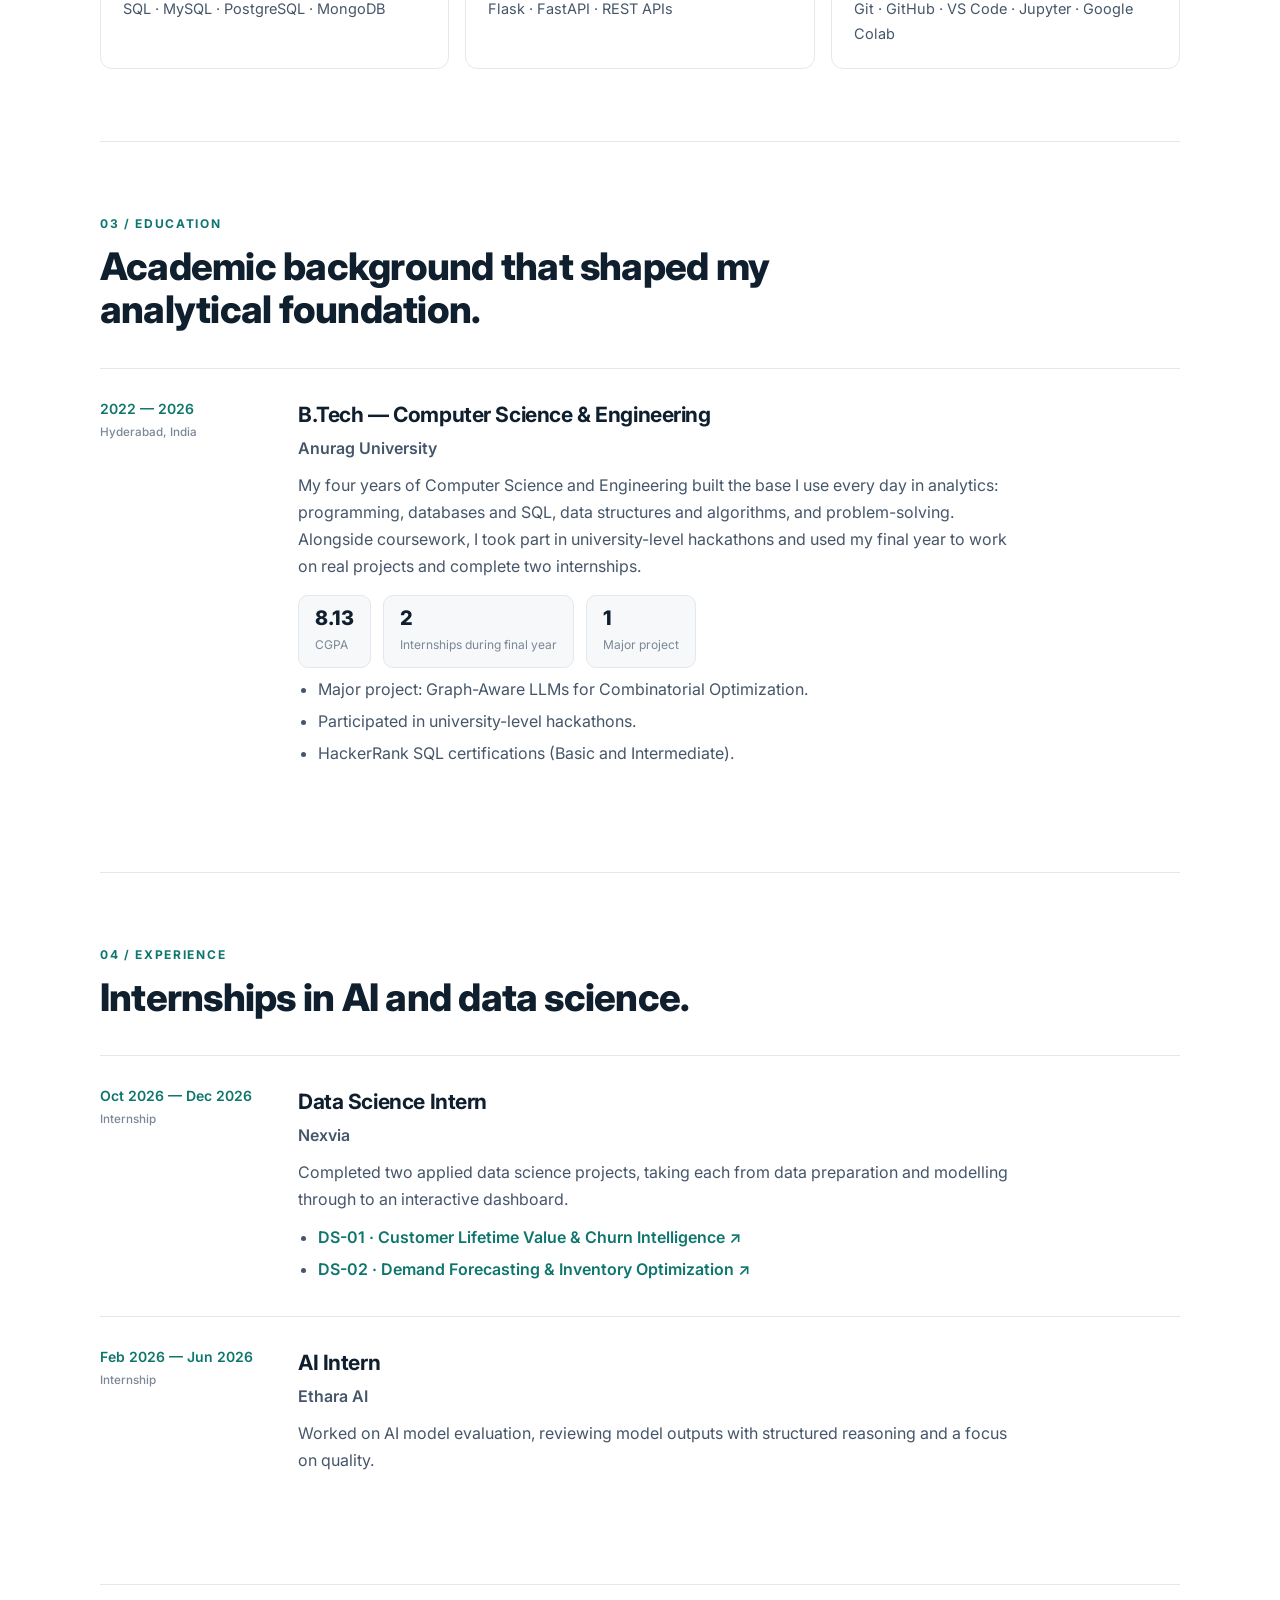
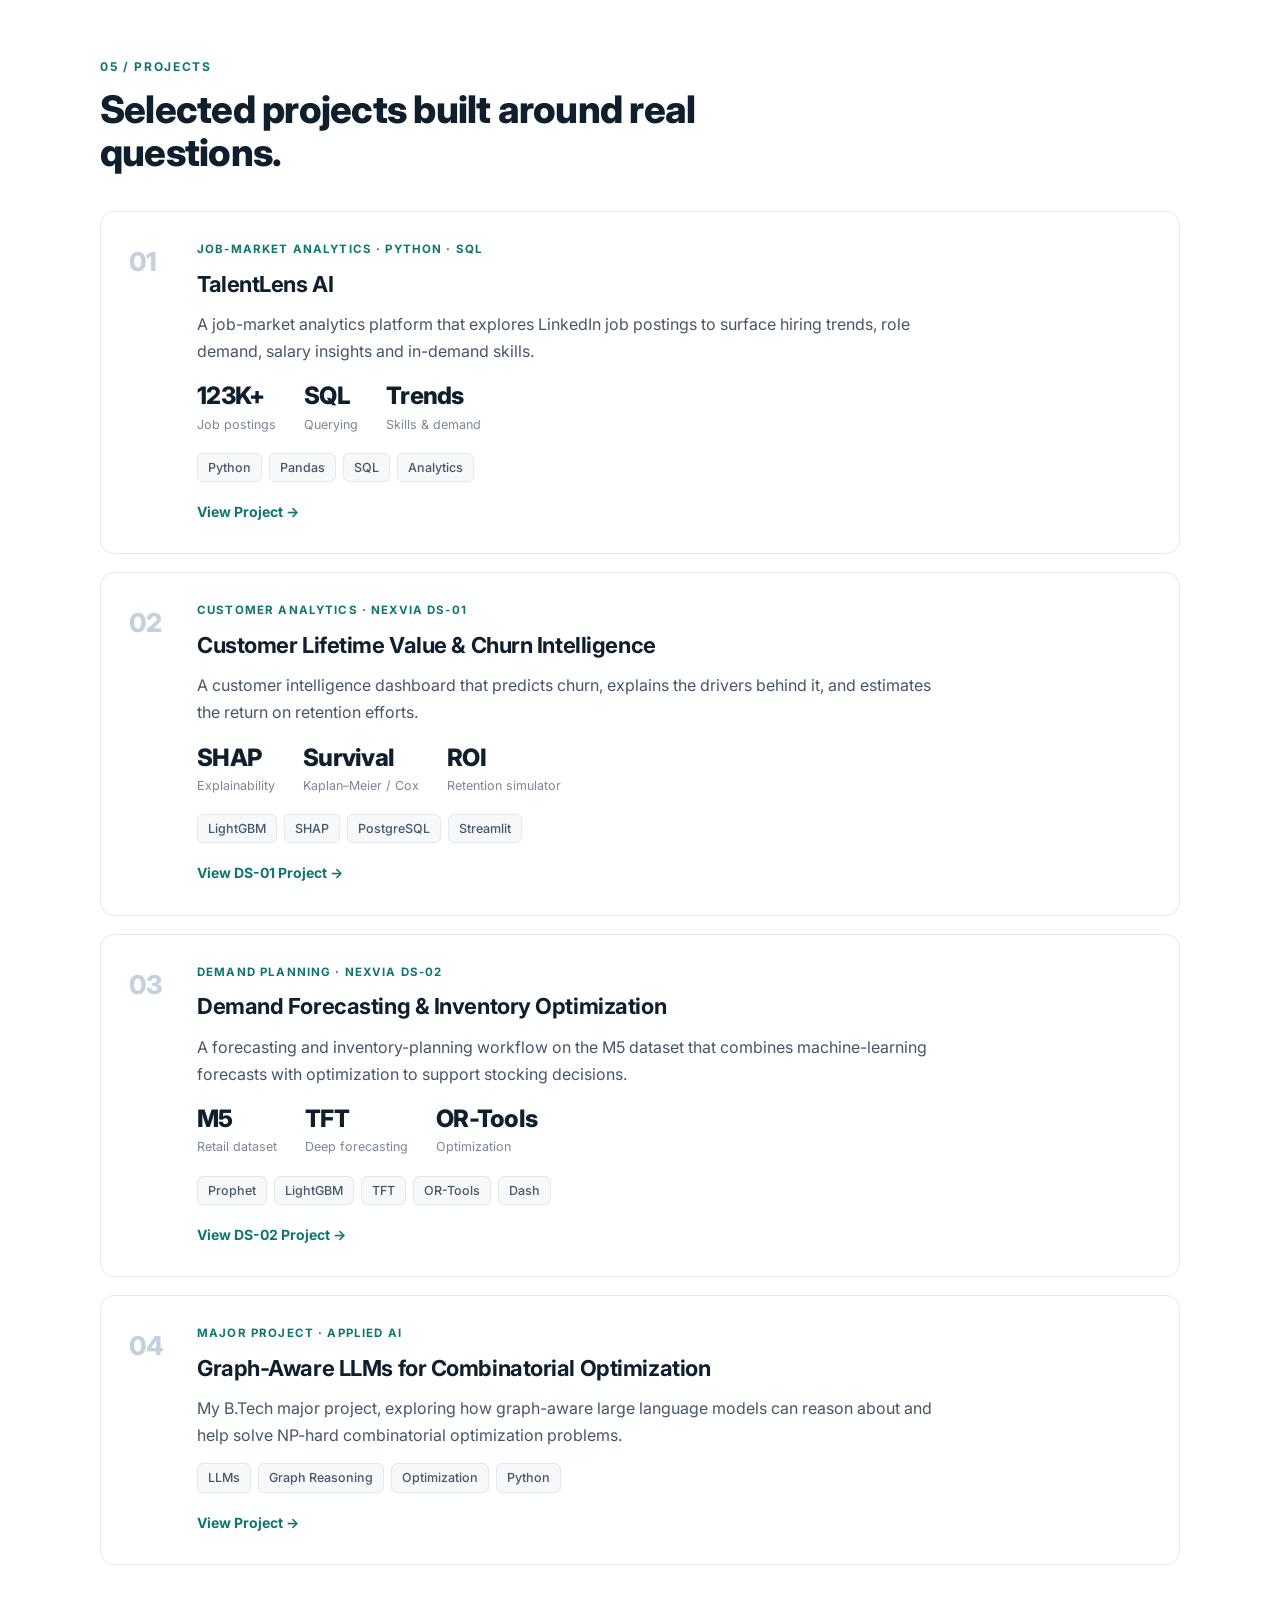
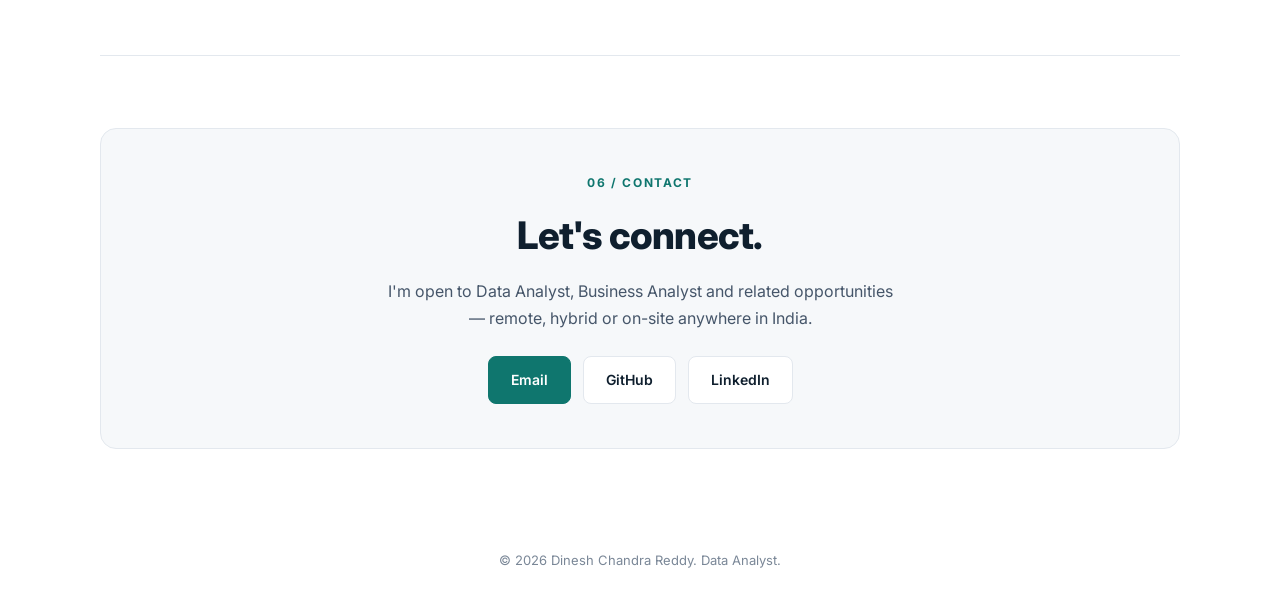
==== commit d6039f2b: "Update index.html" ====
--- a/index.html
+++ b/index.html
@@ -1,8 +1,298 @@
-<!doctype html><html lang="en"><head><meta charset="utf-8"><meta name="viewport" content="width=device-width,initial-scale=1"><meta name="description" content="Dinesh — Data Analyst and aspiring Business Analyst. Portfolio of analytics and applied AI projects."><title>Dinesh | Data Analyst</title><style>
-:root{--ink:#18221f;--muted:#68746e;--line:#e4e9e5;--green:#1b705b;--paper:#fbfcfa;--soft:#f1f5f1}*{box-sizing:border-box}html{scroll-behavior:smooth}body{margin:0;background:var(--paper);color:var(--ink);font:16px/1.65 Inter,ui-sans-serif,system-ui,-apple-system,Segoe UI,sans-serif}a{color:inherit}.wrap{width:min(1080px,calc(100% - 44px));margin:auto}.nav{height:76px;display:flex;align-items:center;justify-content:space-between;border-bottom:1px solid var(--line)}.brand{font-weight:800;letter-spacing:-.04em;font-size:20px;text-decoration:none}.navlinks{display:flex;gap:24px}.navlinks a{text-decoration:none;color:var(--muted);font-size:13px}.navlinks a:hover{color:var(--green)}.hero{padding:100px 0 78px;max-width:820px}.kicker,.num{font-size:11px;letter-spacing:.16em;text-transform:uppercase;color:var(--green);font-weight:800}.hero h1{font-size:clamp(48px,8vw,88px);line-height:.99;letter-spacing:-.065em;margin:22px 0}.hero h1 span{color:var(--green)}.lead{font-size:19px;color:#53615a;max-width:690px}.actions{display:flex;gap:12px;flex-wrap:wrap;margin-top:28px}.btn{padding:12px 18px;border-radius:4px;text-decoration:none;font-size:13px;font-weight:700;border:1px solid var(--green)}.primary{background:var(--green);color:white}.secondary{color:var(--green)}.meta{display:flex;gap:30px;flex-wrap:wrap;border-top:1px solid var(--line);padding-top:26px;margin-top:58px;color:var(--muted);font-size:13px}.meta b{display:block;color:var(--ink);font-size:15px}.section{padding:76px 0;border-top:1px solid var(--line)}.sectionhead{display:grid;grid-template-columns:190px 1fr;gap:28px}.section h2{font-size:clamp(30px,4vw,44px);letter-spacing:-.05em;line-height:1.08;margin:0 0 20px}.copy{color:#5c6861;max-width:720px}.skills{display:grid;grid-template-columns:repeat(3,1fr);gap:12px;margin-top:26px}.skill{padding:18px;background:var(--soft);border:1px solid var(--line)}.skill b{display:block;margin-bottom:5px}.skill span{font-size:13px;color:var(--muted)}.projects{display:grid;grid-template-columns:repeat(2,1fr);gap:16px;margin-top:30px}.project{border:1px solid var(--line);padding:24px;background:white;display:flex;flex-direction:column;min-height:250px}.project .type{font-size:10px;letter-spacing:.12em;color:var(--green);font-weight:800}.project h3{font-size:22px;letter-spacing:-.035em;margin:12px 0 8px}.project p{color:var(--muted);font-size:14px;margin:0 0 20px}.project a{margin-top:auto;color:var(--green);font-weight:700;font-size:13px;text-decoration:none}.chips{display:flex;gap:7px;flex-wrap:wrap;margin-bottom:18px}.chips span{font-size:11px;background:var(--soft);padding:4px 8px;color:#526058}.timeline{border-left:1px solid #cbd7ce;margin:25px 0 0 6px;padding-left:25px}.event{margin:0 0 25px}.event b{display:block}.event small{color:var(--muted)}.contact{background:#edf3ee;padding:48px;border:1px solid var(--line)}.contact h2{margin-bottom:10px}footer{padding:28px 0;color:var(--muted);font-size:12px;display:flex;justify-content:space-between;gap:20px;flex-wrap:wrap}.links{display:flex;gap:18px}.links a{color:var(--green);text-decoration:none;font-weight:700}@media(max-width:700px){.navlinks{gap:12px}.navlinks a{font-size:11px}.sectionhead{grid-template-columns:1fr;gap:12px}.skills{grid-template-columns:1fr 1fr}.projects{grid-template-columns:1fr}.hero{padding:75px 0 55px}.contact{padding:28px}}@media(max-width:440px){.navlinks a:nth-child(2),.navlinks a:nth-child(3){display:none}.skills{grid-template-columns:1fr}}
-</style></head><body><div class="wrap"><nav class="nav"><a class="brand" href="#home">DINESH<span style="color:var(--green)">.</span></a><div class="navlinks"><a href="#about">About</a><a href="#skills">Skills</a><a href="#projects">Projects</a><a href="#experience">Experience</a><a href="#contact">Contact</a></div></nav><header class="hero" id="home"><div class="kicker">Data Analytics · Business Intelligence · Applied AI</div><h1>Turning data into <span>clearer decisions.</span></h1><p class="lead">Hi, I'm Dinesh — a Computer Science graduate focused on data analytics, business intelligence and practical AI. I enjoy finding the story behind messy data and turning it into useful insights, models and tools.</p><div class="actions"><a class="btn primary" href="#projects">Explore my work ↗</a><a class="btn secondary" href="mailto:dineshchandrareddy75@gmail.com">Email me ↗</a></div><div class="meta"><div><b>Analytics-first</b>Business problem solving</div><div><b>Python · SQL · Power BI</b>Core toolkit</div><div><b>Project-led</b>End-to-end builds</div></div></header>
-<section class="section" id="about"><div class="sectionhead"><div class="num">01 / About</div><div><h2>Curious by nature.<br>Analytical by approach.</h2><p class="copy">I’m a B.Tech Computer Science graduate with a strong interest in Data Analyst and Business Analyst roles. My work spans data cleaning, exploratory analysis, dashboarding, predictive modelling and optimization. I like projects where technical work connects directly to a real-world decision.</p><p class="copy">I’ve also worked as an AI Trainer at Ethara AI, strengthening my ability to evaluate model outputs, reason carefully and communicate clearly.</p></div></div></section>
-<section class="section" id="skills"><div class="sectionhead"><div class="num">02 / Toolkit</div><div><h2>Tools I use to<br>make sense of data.</h2><div class="skills"><div class="skill"><b>Programming & analysis</b><span>Python · Pandas · NumPy · Matplotlib</span></div><div class="skill"><b>Databases</b><span>SQL · MySQL · Data querying</span></div><div class="skill"><b>Business intelligence</b><span>Power BI · Excel · Tableau · Looker Studio</span></div><div class="skill"><b>Machine learning</b><span>Scikit-learn · LightGBM · SHAP · Forecasting</span></div><div class="skill"><b>Backend & APIs</b><span>Flask · FastAPI · REST APIs · MongoDB</span></div><div class="skill"><b>Workflow</b><span>Git · GitHub · VS Code · Jupyter · Colab</span></div></div></div></div></section>
-<section class="section" id="projects"><div class="sectionhead"><div class="num">03 / Selected work</div><div><h2>Projects built around<br>real questions.</h2><p class="copy">A selection of analytics and applied-AI work. Each project is designed to move beyond a notebook and toward a usable decision-support workflow.</p><div class="projects"><article class="project"><div class="type">JOB MARKET INTELLIGENCE · DATA ANALYTICS</div><h3>TalentLens AI</h3><p>Job-market analytics platform exploring 123K+ LinkedIn job postings to surface role demand, skill patterns and market signals.</p><div class="chips"><span>Python</span><span>Pandas</span><span>SQL</span><span>Analytics</span></div><a href="https://github.com/dinesh15-hub" target="_blank" rel="noreferrer">Explore on GitHub ↗</a></article><article class="project"><div class="type">CUSTOMER ANALYTICS · DS-01</div><h3>Customer Lifetime Value & Churn Intelligence</h3><p>End-to-end customer intelligence using churn prediction, segmentation, SHAP explanations, survival analysis and a retention ROI simulator.</p><div class="chips"><span>LightGBM</span><span>SHAP</span><span>Survival analysis</span><span>Streamlit</span></div><a href="https://github.com/dinesh15-hub/Nexvia" target="_blank" rel="noreferrer">Explore project ↗</a></article><article class="project"><div class="type">DEMAND PLANNING · DS-02</div><h3>Demand Forecasting & Inventory Optimization</h3><p>Forecasting and inventory-planning workflow built around the M5 dataset, combining machine learning forecasts with optimization.</p><div class="chips"><span>LightGBM</span><span>TFT</span><span>OR-Tools</span><span>Python</span></div><a href="https://github.com/dinesh15-hub/DS-02-Demand-Forecasting" target="_blank" rel="noreferrer">Explore project ↗</a></article><article class="project"><div class="type">MAJOR PROJECT · APPLIED AI</div><h3>Graph-Aware LLMs for Combinatorial Optimization</h3><p>Major project exploring graph-aware large language models for solving NP-hard combinatorial optimization problems.</p><div class="chips"><span>LLMs</span><span>Graph reasoning</span><span>Optimization</span></div><a href="https://github.com/dinesh15-hub" target="_blank" rel="noreferrer">Find on GitHub ↗</a></article></div></div></div></section>
-<section class="section" id="experience"><div class="sectionhead"><div class="num">04 / Experience & education</div><div><h2>Learning through<br>building and doing.</h2><div class="timeline"><div class="event"><b>AI Trainer · Ethara AI</b><small>Feb 2026 – May/Jun 2026</small><p class="copy">Worked on AI training and evaluation tasks, applying structured reasoning and quality-focused review.</p></div><div class="event"><b>B.Tech · Computer Science & Engineering</b><small>Final-year project: Graph-Aware LLMs for Combinatorial Optimization</small><p class="copy">Built foundations in programming, databases, algorithms and applied problem-solving.</p></div><div class="event"><b>Nexvia · Data Science Internship Projects</b><small>DS-01 Customer Intelligence · DS-02 Demand Forecasting</small><p class="copy">Delivered two end-to-end projects spanning predictive analytics, explainability, forecasting and optimization.</p></div></div></div></div></section>
-<section class="section" id="contact"><div class="contact"><div class="num">05 / Contact</div><h2>Let’s talk about data, ideas and opportunities.</h2><p class="copy">I’m interested in Data Analyst, Business Analyst and related analytics opportunities.</p><div class="actions"><a class="btn primary" href="mailto:dineshchandrareddy75@gmail.com">Email me ↗</a><a class="btn secondary" href="https://www.linkedin.com/in/dineshchandra-reddy-vanteru-159340287" target="_blank" rel="noreferrer">LinkedIn ↗</a><a class="btn secondary" href="https://github.com/dinesh15-hub" target="_blank" rel="noreferrer">GitHub ↗</a></div></div></section><footer><span>© 2026 Dinesh · Built with curiosity and data.</span><div class="links"><a href="mailto:dineshchandrareddy75@gmail.com">Email ↗</a><a href="https://www.linkedin.com/in/dineshchandra-reddy-vanteru-159340287" target="_blank" rel="noreferrer">LinkedIn ↗</a><a href="https://github.com/dinesh15-hub" target="_blank" rel="noreferrer">GitHub ↗</a></div></footer></div></body></html>
+<!doctype html>
+<html lang="en">
+<head>
+<meta charset="utf-8">
+<meta name="viewport" content="width=device-width, initial-scale=1">
+<meta name="description" content="Dinesh Chandra Reddy — Data Analyst portfolio: SQL, Python, Power BI, analytics and applied machine learning projects.">
+<title>Dinesh Chandra Reddy | Data Analyst</title>
+<link rel="preconnect" href="https://fonts.googleapis.com">
+<link rel="preconnect" href="https://fonts.gstatic.com" crossorigin>
+<link href="https://fonts.googleapis.com/css2?family=Inter:wght@400;500;600;700;800&display=swap" rel="stylesheet">
+<style>
+:root{
+  --bg:#ffffff;--soft:#f6f8fa;--ink:#0f1f2e;--text:#46566a;--muted:#7a8797;
+  --line:#e3e8ee;--accent:#0f766e;--accent-soft:#e6f4f1;
+}
+*{box-sizing:border-box}
+html{scroll-behavior:smooth;scroll-padding-top:76px}
+body{margin:0;background:var(--bg);color:var(--text);font:16px/1.7 Inter,system-ui,-apple-system,"Segoe UI",sans-serif;-webkit-font-smoothing:antialiased}
+a{color:inherit;text-decoration:none}
+h1,h2,h3,h4{color:var(--ink);margin:0;letter-spacing:-.02em}
+.wrap{width:min(1080px,calc(100% - 48px));margin:auto}
+
+/* nav */
+.nav{position:sticky;top:0;z-index:20;background:rgba(255,255,255,.94);backdrop-filter:blur(8px);border-bottom:1px solid var(--line)}
+.nav .wrap{display:flex;align-items:center;justify-content:space-between;height:64px;gap:20px}
+.brand{font-weight:800;color:var(--ink);letter-spacing:-.03em;font-size:17px}
+.links{display:flex;gap:24px;flex-wrap:wrap}
+.links a{font-size:14px;color:var(--text);font-weight:500}
+.links a:hover{color:var(--accent)}
+
+/* hero */
+.hero{padding:88px 0 72px;display:grid;grid-template-columns:1.5fr 1fr;gap:56px;align-items:center}
+.eyebrow{font-size:12px;font-weight:700;letter-spacing:.14em;text-transform:uppercase;color:var(--accent)}
+.hero h1{font-size:clamp(40px,6vw,64px);line-height:1.05;font-weight:800;margin:14px 0 18px}
+.lead{font-size:18px;max-width:600px;margin:0 0 28px}
+.btns{display:flex;gap:12px;flex-wrap:wrap}
+.btn{display:inline-block;padding:11px 22px;border-radius:8px;font-size:14px;font-weight:600;border:1px solid var(--line);color:var(--ink);background:#fff;transition:.2s}
+.btn:hover{border-color:var(--accent);color:var(--accent)}
+.btn.p{background:var(--accent);border-color:var(--accent);color:#fff}
+.btn.p:hover{background:#0b5f58;color:#fff}
+.focus{background:var(--soft);border:1px solid var(--line);border-radius:14px;padding:26px}
+.focus .eyebrow{color:var(--muted)}
+.focus h3{font-size:22px;margin:8px 0 14px}
+.chips{display:flex;flex-wrap:wrap;gap:8px}
+.chips span{font-size:13px;font-weight:500;color:var(--accent);background:var(--accent-soft);padding:4px 12px;border-radius:99px}
+.mini{display:grid;grid-template-columns:repeat(3,1fr);gap:10px;margin-top:20px;padding-top:20px;border-top:1px solid var(--line)}
+.mini b{display:block;font-size:24px;color:var(--ink);font-weight:800;letter-spacing:-.03em;line-height:1.1}
+.mini span{font-size:12px;color:var(--muted)}
+
+/* sections */
+section{padding:72px 0;border-top:1px solid var(--line)}
+.sec-no{font-size:12px;font-weight:700;letter-spacing:.14em;text-transform:uppercase;color:var(--accent)}
+.sec-title{font-size:clamp(28px,4vw,38px);font-weight:800;line-height:1.15;margin:10px 0 36px;max-width:700px}
+.about p{max-width:760px;margin:0 0 14px;font-size:17px}
+
+/* skills */
+.grid3{display:grid;grid-template-columns:repeat(3,1fr);gap:16px}
+.card{border:1px solid var(--line);border-radius:12px;padding:22px;background:#fff}
+.card .n{font-size:12px;font-weight:700;color:var(--accent);letter-spacing:.08em}
+.card h3{font-size:17px;margin:6px 0 8px}
+.card p{margin:0;font-size:14.5px;color:var(--text)}
+
+/* timeline-like rows */
+.row{display:grid;grid-template-columns:170px 1fr;gap:28px;padding:28px 0;border-top:1px solid var(--line)}
+.row:first-of-type{border-top:0;padding-top:0}
+.when{font-size:14px;font-weight:600;color:var(--accent)}
+.when small{display:block;font-weight:500;color:var(--muted);margin-top:2px}
+.row h3{font-size:21px}
+.org{font-weight:600;color:var(--text);margin:2px 0 10px}
+.row p{margin:0 0 10px;max-width:720px}
+.row ul{margin:8px 0 0;padding-left:20px;max-width:720px}
+.row li{margin-bottom:5px}
+.row li a,.inline{color:var(--accent);font-weight:600}
+.row li a:hover,.inline:hover{text-decoration:underline}
+.facts{display:flex;gap:12px;flex-wrap:wrap;margin:14px 0 4px}
+.fact{background:var(--soft);border:1px solid var(--line);border-radius:10px;padding:10px 16px}
+.fact b{display:block;color:var(--ink);font-size:20px;font-weight:800;line-height:1.2}
+.fact span{font-size:12px;color:var(--muted)}
+
+/* projects */
+.proj{display:grid;grid-template-columns:48px 1fr;gap:20px;border:1px solid var(--line);border-radius:14px;padding:28px;margin-bottom:18px;background:#fff;transition:.2s}
+.proj:hover{border-color:#b9c7d3;box-shadow:0 8px 24px rgba(15,31,46,.06)}
+.pno{font-size:26px;font-weight:800;color:#c4d0db;letter-spacing:-.03em}
+.ptag{font-size:11.5px;font-weight:700;letter-spacing:.1em;text-transform:uppercase;color:var(--accent)}
+.proj h3{font-size:22px;margin:6px 0 8px}
+.proj p{margin:0 0 4px;max-width:760px}
+.stats{display:flex;gap:28px;flex-wrap:wrap;margin:18px 0 16px}
+.stats b{display:block;font-size:24px;font-weight:800;color:var(--ink);letter-spacing:-.03em;line-height:1.1}
+.stats span{font-size:12.5px;color:var(--muted)}
+.tags{display:flex;flex-wrap:wrap;gap:7px;margin-bottom:16px}
+.tags span{font-size:12.5px;font-weight:500;color:var(--text);background:var(--soft);border:1px solid var(--line);padding:3px 10px;border-radius:6px}
+.view{font-size:14px;font-weight:700;color:var(--accent)}
+.view:hover{text-decoration:underline}
+
+/* contact */
+.contact{background:var(--soft);border:1px solid var(--line);border-radius:16px;padding:44px;text-align:center}
+.contact h2{font-size:clamp(28px,4vw,38px);font-weight:800;margin-bottom:10px}
+.contact p{max-width:520px;margin:0 auto 24px}
+.contact .btns{justify-content:center}
+footer{padding:28px 0 40px;font-size:13px;color:var(--muted);text-align:center}
+
+@media(max-width:860px){
+  .hero{grid-template-columns:1fr;gap:36px;padding:56px 0 48px}
+  .grid3{grid-template-columns:1fr 1fr}
+  .row{grid-template-columns:1fr;gap:6px}
+}
+@media(max-width:600px){
+  .wrap{width:calc(100% - 32px)}
+  .links{gap:14px}.links a{font-size:13px}
+  .nav .wrap{height:auto;padding:12px 0;flex-direction:column;align-items:flex-start;gap:6px}
+  .grid3{grid-template-columns:1fr}
+  .proj{grid-template-columns:1fr;gap:6px;padding:22px}
+  section{padding:52px 0}
+  .contact{padding:30px 20px}
+}
+</style>
+</head>
+<body>
+
+<header class="nav">
+  <div class="wrap">
+    <a class="brand" href="#home">Dinesh Chandra Reddy</a>
+    <nav class="links">
+      <a href="#about">About</a><a href="#skills">Skills</a><a href="#education">Education</a><a href="#experience">Experience</a><a href="#projects">Projects</a><a href="#contact">Contact</a>
+    </nav>
+  </div>
+</header>
+
+<main class="wrap">
+
+<!-- HOME -->
+<div class="hero" id="home">
+  <div>
+    <div class="eyebrow">Data Analyst · Hyderabad, India</div>
+    <h1>Dinesh Chandra Reddy</h1>
+    <p class="lead">I'm a Computer Science graduate focused on data analytics and business intelligence. I turn raw data into clear insights through SQL, Python and Power BI — backed by two internships and hands-on machine learning projects.</p>
+    <div class="btns">
+      <a class="btn p" href="#projects">View My Projects</a>
+      <a class="btn" href="#contact">Get In Touch</a>
+    </div>
+  </div>
+  <aside class="focus">
+    <div class="eyebrow">Core focus</div>
+    <h3>Data Analytics</h3>
+    <div class="chips"><span>SQL</span><span>Python</span><span>Power BI</span><span>Machine Learning</span></div>
+    <div class="mini">
+      <div><b>8.13</b><span>B.Tech CGPA</span></div>
+      <div><b>2</b><span>Internships</span></div>
+      <div><b>4</b><span>Key Projects</span></div>
+    </div>
+  </aside>
+</div>
+
+<!-- ABOUT -->
+<section id="about" class="about">
+  <div class="sec-no">01 / About</div>
+  <h2 class="sec-title">Analytical mindset. Business-focused thinking.</h2>
+  <p>I am a B.Tech graduate in Computer Science and Engineering with a strong interest in Data Analyst and Business Analyst roles.</p>
+  <p>I enjoy working with real-world datasets — cleaning and transforming data, exploring it for patterns, and communicating the findings through clear analysis and dashboards that people can act on.</p>
+  <p>My internships gave me experience on both sides of AI and data: evaluating model outputs at Ethara AI, and building customer-churn and demand-forecasting solutions at Nexvia.</p>
+</section>
+
+<!-- SKILLS -->
+<section id="skills">
+  <div class="sec-no">02 / Skills</div>
+  <h2 class="sec-title">Technical toolkit.</h2>
+  <div class="grid3">
+    <div class="card"><div class="n">01</div><h3>Programming &amp; Data</h3><p>Python · SQL · Pandas · NumPy</p></div>
+    <div class="card"><div class="n">02</div><h3>Visualization &amp; BI</h3><p>Power BI · Tableau · Excel · Looker Studio · Matplotlib</p></div>
+    <div class="card"><div class="n">03</div><h3>Machine Learning</h3><p>Scikit-learn · LightGBM · SHAP · Forecasting</p></div>
+    <div class="card"><div class="n">04</div><h3>Databases</h3><p>SQL · MySQL · PostgreSQL · MongoDB</p></div>
+    <div class="card"><div class="n">05</div><h3>Backend &amp; APIs</h3><p>Flask · FastAPI · REST APIs</p></div>
+    <div class="card"><div class="n">06</div><h3>Workflow</h3><p>Git · GitHub · VS Code · Jupyter · Google Colab</p></div>
+  </div>
+</section>
+
+<!-- EDUCATION -->
+<section id="education">
+  <div class="sec-no">03 / Education</div>
+  <h2 class="sec-title">Academic background that shaped my analytical foundation.</h2>
+  <div class="row">
+    <div class="when">2022 — 2026<small>Hyderabad, India</small></div>
+    <div>
+      <h3>B.Tech — Computer Science &amp; Engineering</h3>
+      <div class="org">Anurag University</div>
+      <p>My four years of Computer Science and Engineering built the base I use every day in analytics: programming, databases and SQL, data structures and algorithms, and problem-solving. Alongside coursework, I took part in university-level hackathons and used my final year to work on real projects and complete two internships.</p>
+      <div class="facts">
+        <div class="fact"><b>8.13</b><span>CGPA</span></div>
+        <div class="fact"><b>2</b><span>Internships during final year</span></div>
+        <div class="fact"><b>1</b><span>Major project</span></div>
+      </div>
+      <ul>
+        <li>Major project: Graph-Aware LLMs for Combinatorial Optimization.</li>
+        <li>Participated in university-level hackathons.</li>
+        <li>HackerRank SQL certifications (Basic and Intermediate).</li>
+      </ul>
+    </div>
+  </div>
+</section>
+
+<!-- EXPERIENCE -->
+<section id="experience">
+  <div class="sec-no">04 / Experience</div>
+  <h2 class="sec-title">Internships in AI and data science.</h2>
+  <div class="row">
+    <div class="when">Oct 2026 — Dec 2026<small>Internship</small></div>
+    <div>
+      <h3>Data Science Intern</h3>
+      <div class="org">Nexvia</div>
+      <p>Completed two applied data science projects, taking each from data preparation and modelling through to an interactive dashboard.</p>
+      <ul>
+        <li><a href="https://github.com/dinesh15-hub/Nexvia" target="_blank" rel="noreferrer">DS-01 · Customer Lifetime Value &amp; Churn Intelligence ↗</a></li>
+        <li><a href="https://github.com/dinesh15-hub/DS-02-Demand-Forecasting" target="_blank" rel="noreferrer">DS-02 · Demand Forecasting &amp; Inventory Optimization ↗</a></li>
+      </ul>
+    </div>
+  </div>
+  <div class="row">
+    <div class="when">Feb 2026 — Jun 2026<small>Internship</small></div>
+    <div>
+      <h3>AI Intern</h3>
+      <div class="org">Ethara AI</div>
+      <p>Worked on AI model evaluation, reviewing model outputs with structured reasoning and a focus on quality.</p>
+    </div>
+  </div>
+</section>
+
+<!-- PROJECTS -->
+<section id="projects">
+  <div class="sec-no">05 / Projects</div>
+  <h2 class="sec-title">Selected projects built around real questions.</h2>
+
+  <article class="proj">
+    <div class="pno">01</div>
+    <div>
+      <div class="ptag">Job-Market Analytics · Python · SQL</div>
+      <h3>TalentLens AI</h3>
+      <p>A job-market analytics platform that explores LinkedIn job postings to surface hiring trends, role demand, salary insights and in-demand skills.</p>
+      <div class="stats"><div><b>123K+</b><span>Job postings</span></div><div><b>SQL</b><span>Querying</span></div><div><b>Trends</b><span>Skills &amp; demand</span></div></div>
+      <div class="tags"><span>Python</span><span>Pandas</span><span>SQL</span><span>Analytics</span></div>
+      <a class="view" href="https://github.com/dinesh15-hub" target="_blank" rel="noreferrer">View Project →</a>
+    </div>
+  </article>
+
+  <article class="proj">
+    <div class="pno">02</div>
+    <div>
+      <div class="ptag">Customer Analytics · Nexvia DS-01</div>
+      <h3>Customer Lifetime Value &amp; Churn Intelligence</h3>
+      <p>A customer intelligence dashboard that predicts churn, explains the drivers behind it, and estimates the return on retention efforts.</p>
+      <div class="stats"><div><b>SHAP</b><span>Explainability</span></div><div><b>Survival</b><span>Kaplan–Meier / Cox</span></div><div><b>ROI</b><span>Retention simulator</span></div></div>
+      <div class="tags"><span>LightGBM</span><span>SHAP</span><span>PostgreSQL</span><span>Streamlit</span></div>
+      <a class="view" href="https://github.com/dinesh15-hub/Nexvia" target="_blank" rel="noreferrer">View DS-01 Project →</a>
+    </div>
+  </article>
+
+  <article class="proj">
+    <div class="pno">03</div>
+    <div>
+      <div class="ptag">Demand Planning · Nexvia DS-02</div>
+      <h3>Demand Forecasting &amp; Inventory Optimization</h3>
+      <p>A forecasting and inventory-planning workflow on the M5 dataset that combines machine-learning forecasts with optimization to support stocking decisions.</p>
+      <div class="stats"><div><b>M5</b><span>Retail dataset</span></div><div><b>TFT</b><span>Deep forecasting</span></div><div><b>OR-Tools</b><span>Optimization</span></div></div>
+      <div class="tags"><span>Prophet</span><span>LightGBM</span><span>TFT</span><span>OR-Tools</span><span>Dash</span></div>
+      <a class="view" href="https://github.com/dinesh15-hub/DS-02-Demand-Forecasting" target="_blank" rel="noreferrer">View DS-02 Project →</a>
+    </div>
+  </article>
+
+  <article class="proj">
+    <div class="pno">04</div>
+    <div>
+      <div class="ptag">Major Project · Applied AI</div>
+      <h3>Graph-Aware LLMs for Combinatorial Optimization</h3>
+      <p>My B.Tech major project, exploring how graph-aware large language models can reason about and help solve NP-hard combinatorial optimization problems.</p>
+      <div class="tags" style="margin-top:14px"><span>LLMs</span><span>Graph Reasoning</span><span>Optimization</span><span>Python</span></div>
+      <a class="view" href="https://github.com/dinesh15-hub" target="_blank" rel="noreferrer">View Project →</a>
+    </div>
+  </article>
+</section>
+
+<!-- CONTACT -->
+<section id="contact">
+  <div class="contact">
+    <div class="sec-no">06 / Contact</div>
+    <h2 style="margin-top:10px">Let's connect.</h2>
+    <p>I'm open to Data Analyst, Business Analyst and related opportunities — remote, hybrid or on-site anywhere in India.</p>
+    <div class="btns">
+      <a class="btn p" href="mailto:dineshchandrareddy75@gmail.com">Email</a>
+      <a class="btn" href="https://github.com/dinesh15-hub" target="_blank" rel="noreferrer">GitHub</a>
+      <a class="btn" href="https://www.linkedin.com/in/dineshchandra-reddy-vanteru-159340287" target="_blank" rel="noreferrer">LinkedIn</a>
+    </div>
+  </div>
+</section>
+
+</main>
+
+<footer>© 2026 Dinesh Chandra Reddy. Data Analyst.</footer>
+</body>
+</html>
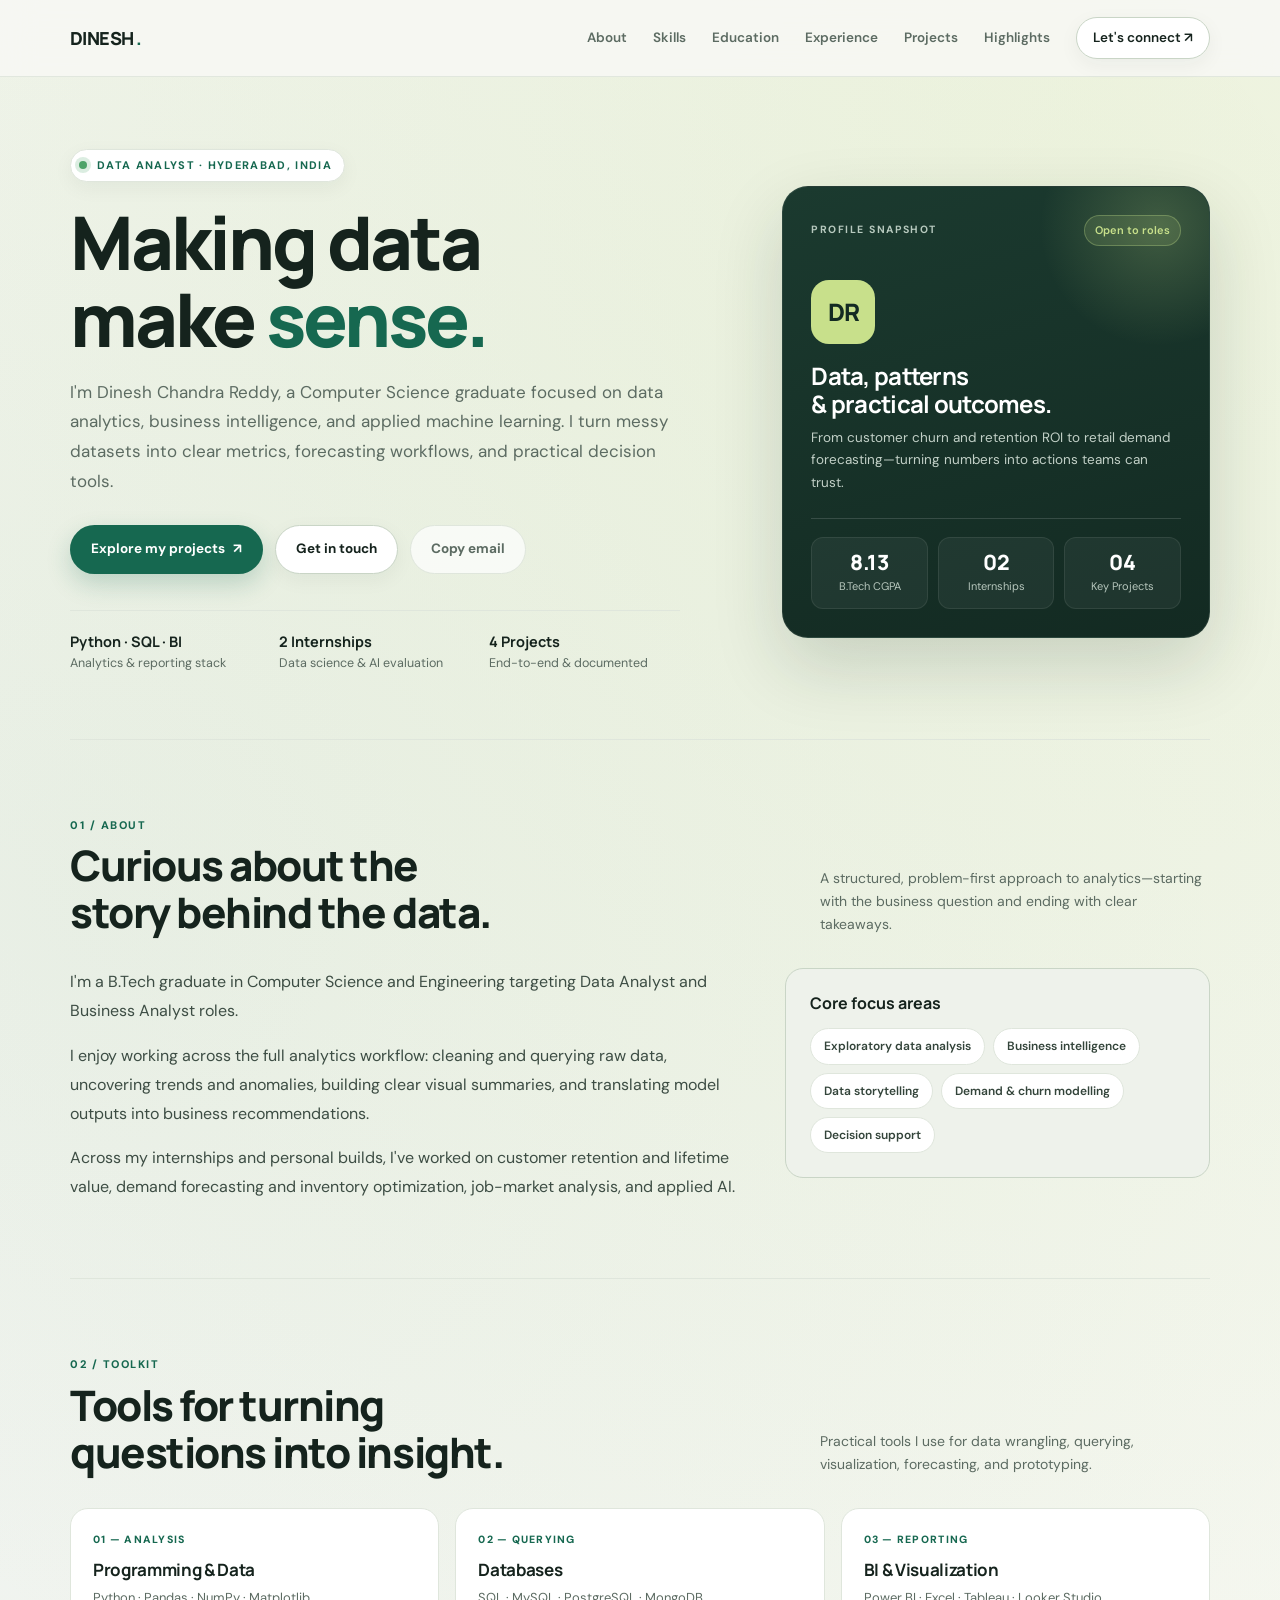
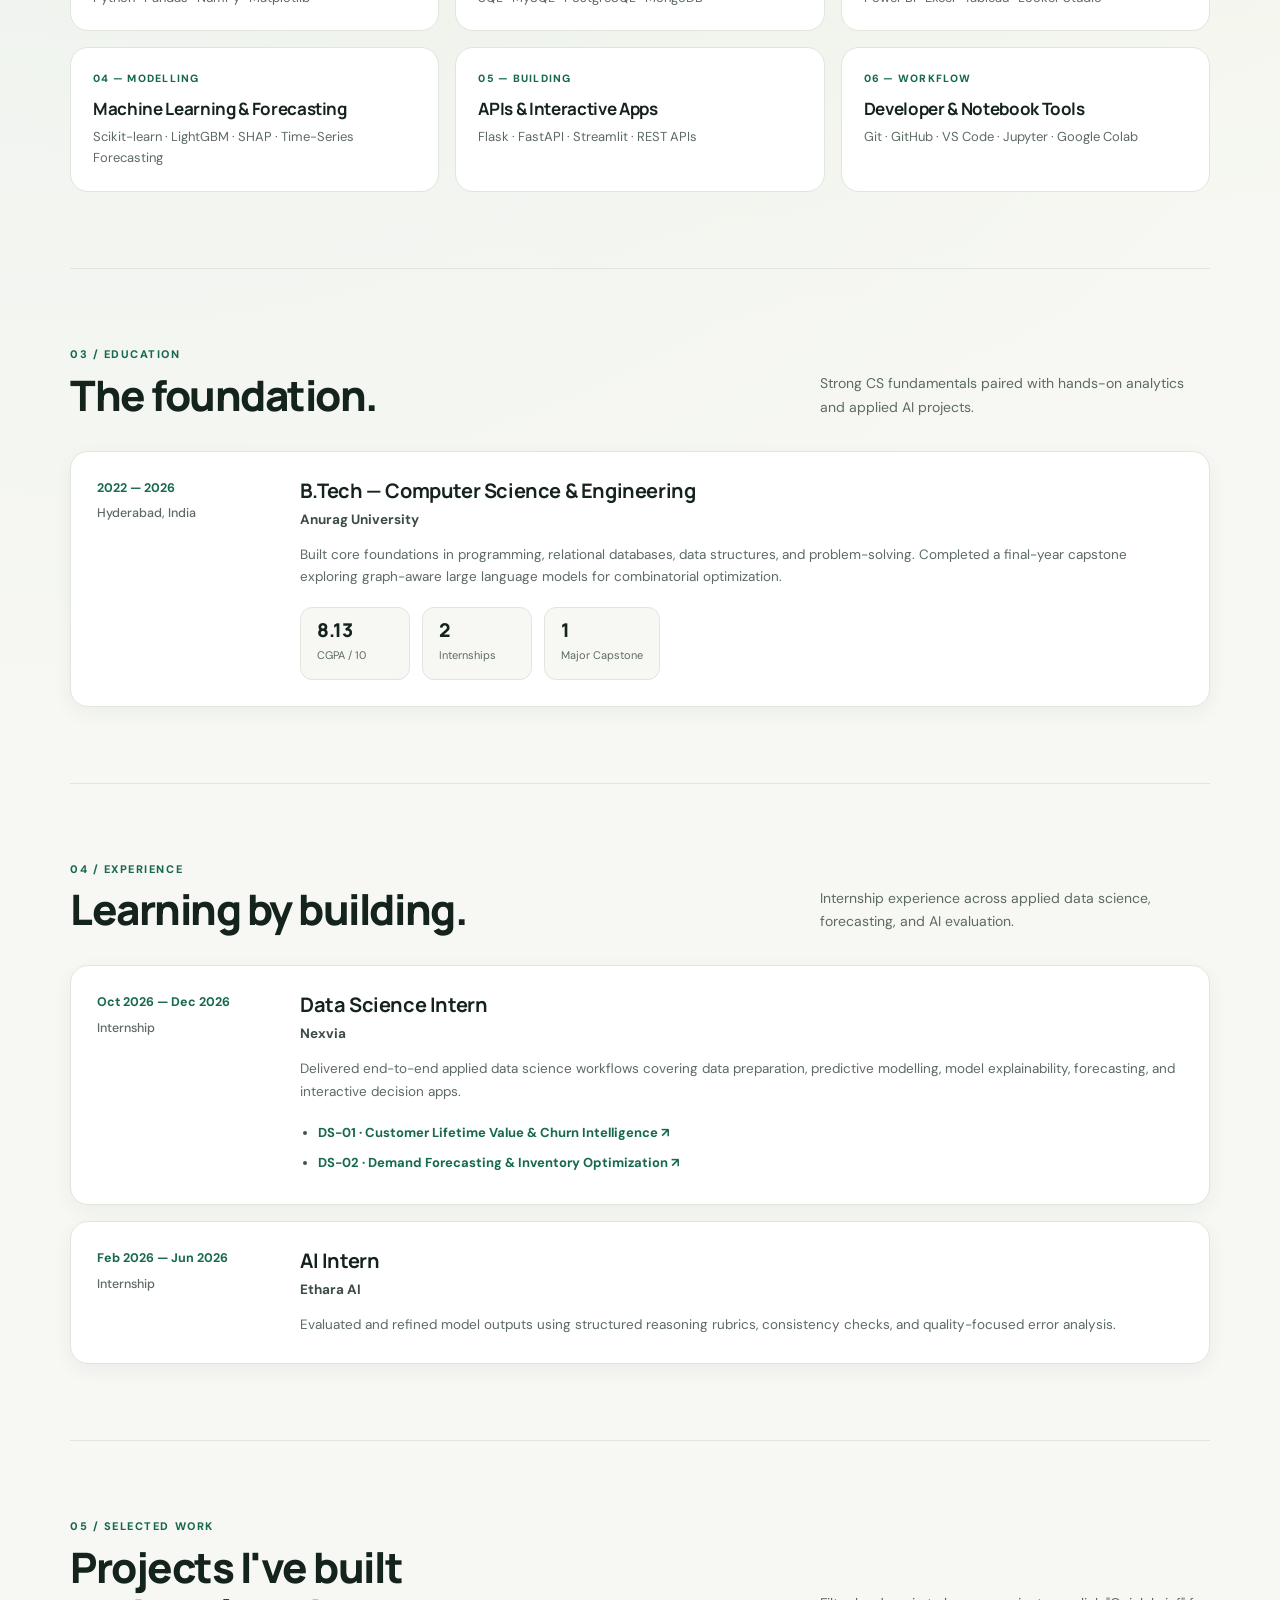
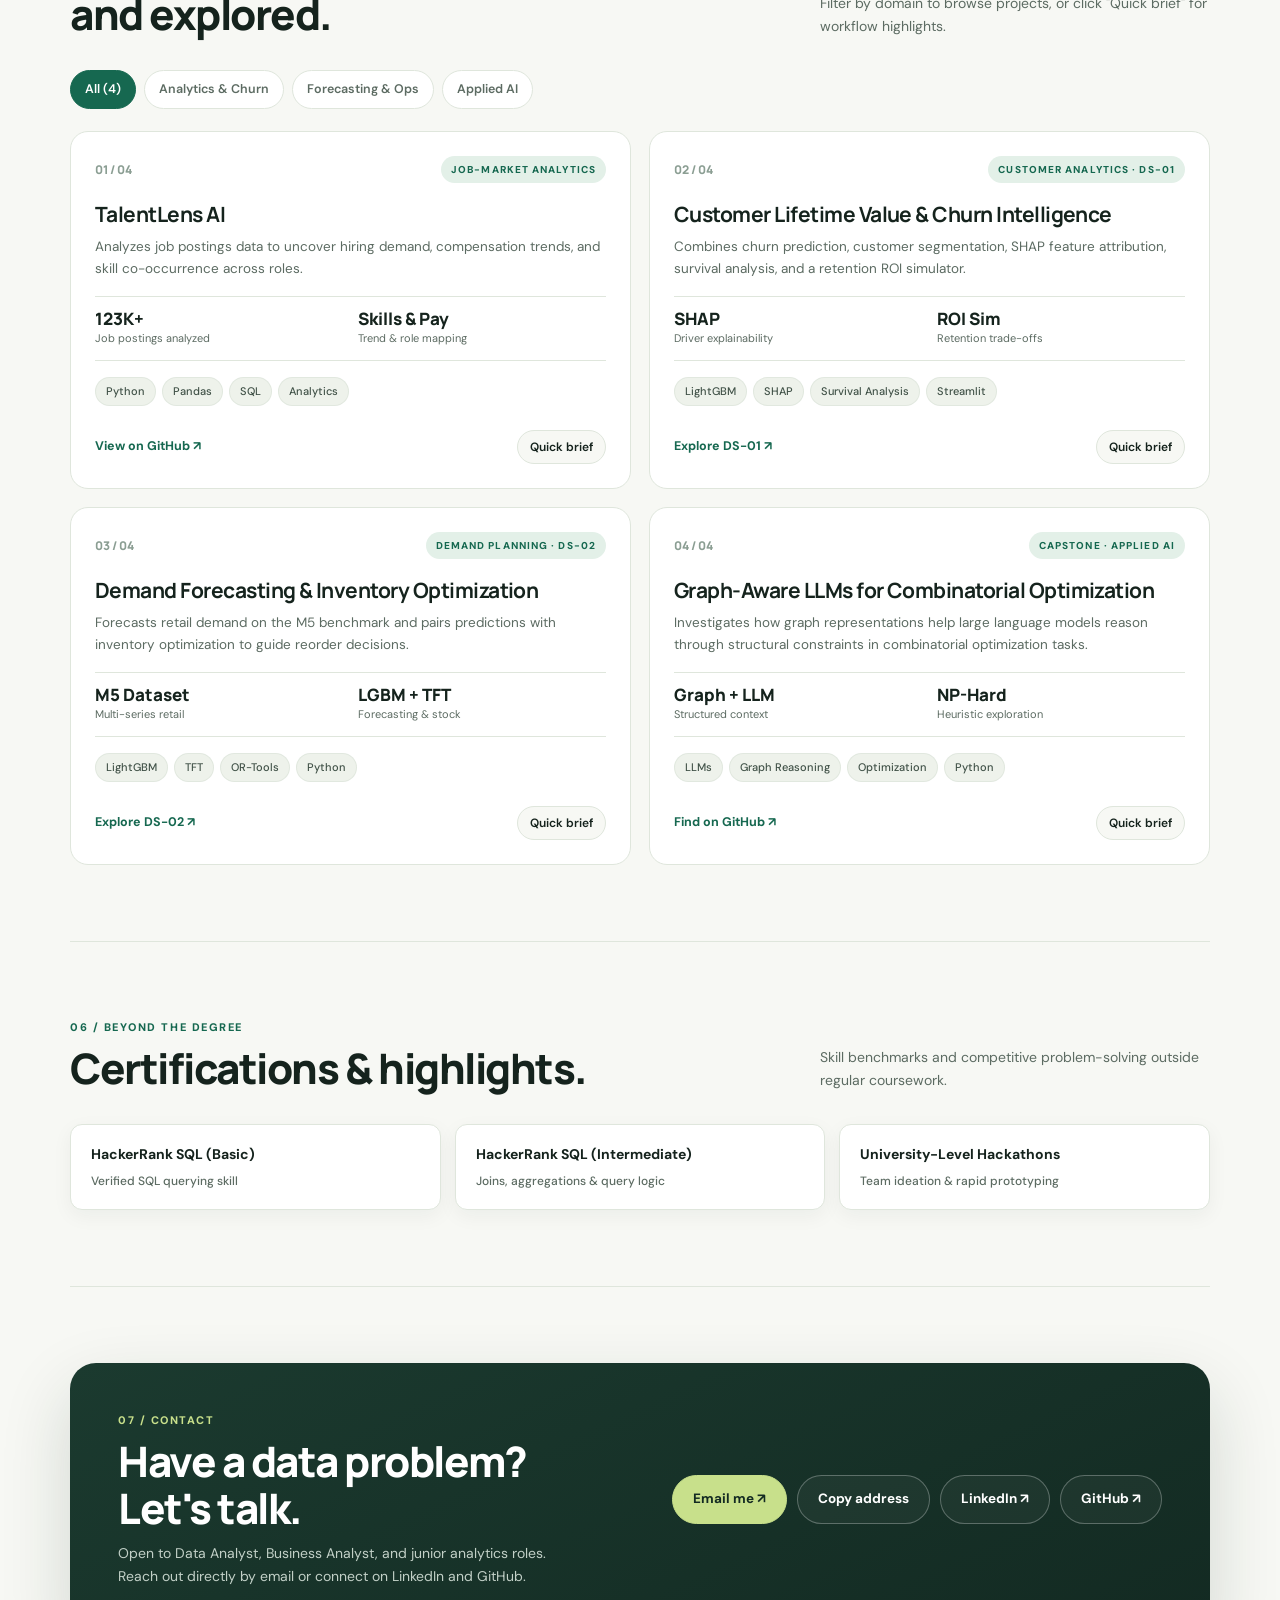
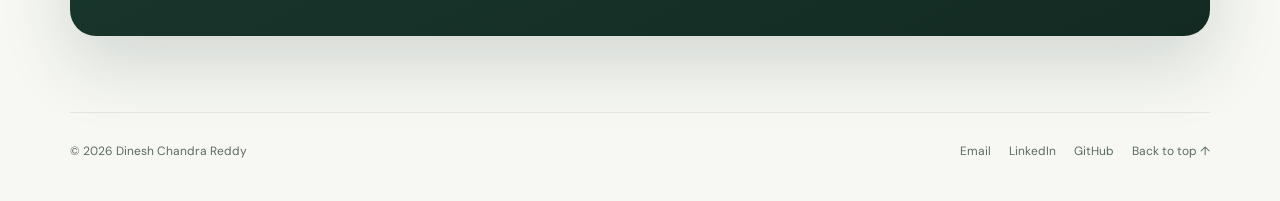
==== commit 9db47932: "Update index.html" ====
--- a/index.html
+++ b/index.html
@@ -1,298 +1,1603 @@
-<!doctype html>
+<!DOCTYPE html>
 <html lang="en">
 <head>
-<meta charset="utf-8">
-<meta name="viewport" content="width=device-width, initial-scale=1">
-<meta name="description" content="Dinesh Chandra Reddy — Data Analyst portfolio: SQL, Python, Power BI, analytics and applied machine learning projects.">
-<title>Dinesh Chandra Reddy | Data Analyst</title>
+<meta charset="UTF-8">
+<meta name="viewport" content="width=device-width, initial-scale=1.0">
+<meta name="description" content="Dinesh Chandra Reddy — Data Analyst & Business Intelligence portfolio. Python, SQL, Power BI, forecasting, and applied machine learning projects.">
+<title>Dinesh Chandra Reddy — Data Analyst</title>
 <link rel="preconnect" href="https://fonts.googleapis.com">
 <link rel="preconnect" href="https://fonts.gstatic.com" crossorigin>
-<link href="https://fonts.googleapis.com/css2?family=Inter:wght@400;500;600;700;800&display=swap" rel="stylesheet">
+<link href="https://fonts.googleapis.com/css2?family=DM+Sans:ital,opsz,wght@0,9..40,400..700;1,9..40,400..700&family=Manrope:wght@500;600;700;800&display=swap" rel="stylesheet">
 <style>
-:root{
-  --bg:#ffffff;--soft:#f6f8fa;--ink:#0f1f2e;--text:#46566a;--muted:#7a8797;
-  --line:#e3e8ee;--accent:#0f766e;--accent-soft:#e6f4f1;
-}
-*{box-sizing:border-box}
-html{scroll-behavior:smooth;scroll-padding-top:76px}
-body{margin:0;background:var(--bg);color:var(--text);font:16px/1.7 Inter,system-ui,-apple-system,"Segoe UI",sans-serif;-webkit-font-smoothing:antialiased}
-a{color:inherit;text-decoration:none}
-h1,h2,h3,h4{color:var(--ink);margin:0;letter-spacing:-.02em}
-.wrap{width:min(1080px,calc(100% - 48px));margin:auto}
-
-/* nav */
-.nav{position:sticky;top:0;z-index:20;background:rgba(255,255,255,.94);backdrop-filter:blur(8px);border-bottom:1px solid var(--line)}
-.nav .wrap{display:flex;align-items:center;justify-content:space-between;height:64px;gap:20px}
-.brand{font-weight:800;color:var(--ink);letter-spacing:-.03em;font-size:17px}
-.links{display:flex;gap:24px;flex-wrap:wrap}
-.links a{font-size:14px;color:var(--text);font-weight:500}
-.links a:hover{color:var(--accent)}
-
-/* hero */
-.hero{padding:88px 0 72px;display:grid;grid-template-columns:1.5fr 1fr;gap:56px;align-items:center}
-.eyebrow{font-size:12px;font-weight:700;letter-spacing:.14em;text-transform:uppercase;color:var(--accent)}
-.hero h1{font-size:clamp(40px,6vw,64px);line-height:1.05;font-weight:800;margin:14px 0 18px}
-.lead{font-size:18px;max-width:600px;margin:0 0 28px}
-.btns{display:flex;gap:12px;flex-wrap:wrap}
-.btn{display:inline-block;padding:11px 22px;border-radius:8px;font-size:14px;font-weight:600;border:1px solid var(--line);color:var(--ink);background:#fff;transition:.2s}
-.btn:hover{border-color:var(--accent);color:var(--accent)}
-.btn.p{background:var(--accent);border-color:var(--accent);color:#fff}
-.btn.p:hover{background:#0b5f58;color:#fff}
-.focus{background:var(--soft);border:1px solid var(--line);border-radius:14px;padding:26px}
-.focus .eyebrow{color:var(--muted)}
-.focus h3{font-size:22px;margin:8px 0 14px}
-.chips{display:flex;flex-wrap:wrap;gap:8px}
-.chips span{font-size:13px;font-weight:500;color:var(--accent);background:var(--accent-soft);padding:4px 12px;border-radius:99px}
-.mini{display:grid;grid-template-columns:repeat(3,1fr);gap:10px;margin-top:20px;padding-top:20px;border-top:1px solid var(--line)}
-.mini b{display:block;font-size:24px;color:var(--ink);font-weight:800;letter-spacing:-.03em;line-height:1.1}
-.mini span{font-size:12px;color:var(--muted)}
-
-/* sections */
-section{padding:72px 0;border-top:1px solid var(--line)}
-.sec-no{font-size:12px;font-weight:700;letter-spacing:.14em;text-transform:uppercase;color:var(--accent)}
-.sec-title{font-size:clamp(28px,4vw,38px);font-weight:800;line-height:1.15;margin:10px 0 36px;max-width:700px}
-.about p{max-width:760px;margin:0 0 14px;font-size:17px}
-
-/* skills */
-.grid3{display:grid;grid-template-columns:repeat(3,1fr);gap:16px}
-.card{border:1px solid var(--line);border-radius:12px;padding:22px;background:#fff}
-.card .n{font-size:12px;font-weight:700;color:var(--accent);letter-spacing:.08em}
-.card h3{font-size:17px;margin:6px 0 8px}
-.card p{margin:0;font-size:14.5px;color:var(--text)}
-
-/* timeline-like rows */
-.row{display:grid;grid-template-columns:170px 1fr;gap:28px;padding:28px 0;border-top:1px solid var(--line)}
-.row:first-of-type{border-top:0;padding-top:0}
-.when{font-size:14px;font-weight:600;color:var(--accent)}
-.when small{display:block;font-weight:500;color:var(--muted);margin-top:2px}
-.row h3{font-size:21px}
-.org{font-weight:600;color:var(--text);margin:2px 0 10px}
-.row p{margin:0 0 10px;max-width:720px}
-.row ul{margin:8px 0 0;padding-left:20px;max-width:720px}
-.row li{margin-bottom:5px}
-.row li a,.inline{color:var(--accent);font-weight:600}
-.row li a:hover,.inline:hover{text-decoration:underline}
-.facts{display:flex;gap:12px;flex-wrap:wrap;margin:14px 0 4px}
-.fact{background:var(--soft);border:1px solid var(--line);border-radius:10px;padding:10px 16px}
-.fact b{display:block;color:var(--ink);font-size:20px;font-weight:800;line-height:1.2}
-.fact span{font-size:12px;color:var(--muted)}
-
-/* projects */
-.proj{display:grid;grid-template-columns:48px 1fr;gap:20px;border:1px solid var(--line);border-radius:14px;padding:28px;margin-bottom:18px;background:#fff;transition:.2s}
-.proj:hover{border-color:#b9c7d3;box-shadow:0 8px 24px rgba(15,31,46,.06)}
-.pno{font-size:26px;font-weight:800;color:#c4d0db;letter-spacing:-.03em}
-.ptag{font-size:11.5px;font-weight:700;letter-spacing:.1em;text-transform:uppercase;color:var(--accent)}
-.proj h3{font-size:22px;margin:6px 0 8px}
-.proj p{margin:0 0 4px;max-width:760px}
-.stats{display:flex;gap:28px;flex-wrap:wrap;margin:18px 0 16px}
-.stats b{display:block;font-size:24px;font-weight:800;color:var(--ink);letter-spacing:-.03em;line-height:1.1}
-.stats span{font-size:12.5px;color:var(--muted)}
-.tags{display:flex;flex-wrap:wrap;gap:7px;margin-bottom:16px}
-.tags span{font-size:12.5px;font-weight:500;color:var(--text);background:var(--soft);border:1px solid var(--line);padding:3px 10px;border-radius:6px}
-.view{font-size:14px;font-weight:700;color:var(--accent)}
-.view:hover{text-decoration:underline}
-
-/* contact */
-.contact{background:var(--soft);border:1px solid var(--line);border-radius:16px;padding:44px;text-align:center}
-.contact h2{font-size:clamp(28px,4vw,38px);font-weight:800;margin-bottom:10px}
-.contact p{max-width:520px;margin:0 auto 24px}
-.contact .btns{justify-content:center}
-footer{padding:28px 0 40px;font-size:13px;color:var(--muted);text-align:center}
-
-@media(max-width:860px){
-  .hero{grid-template-columns:1fr;gap:36px;padding:56px 0 48px}
-  .grid3{grid-template-columns:1fr 1fr}
-  .row{grid-template-columns:1fr;gap:6px}
-}
-@media(max-width:600px){
-  .wrap{width:calc(100% - 32px)}
-  .links{gap:14px}.links a{font-size:13px}
-  .nav .wrap{height:auto;padding:12px 0;flex-direction:column;align-items:flex-start;gap:6px}
-  .grid3{grid-template-columns:1fr}
-  .proj{grid-template-columns:1fr;gap:6px;padding:22px}
-  section{padding:52px 0}
-  .contact{padding:30px 20px}
+:root {
+  --paper: #f7f8f4;
+  --paper-2: #eef2eb;
+  --white: #ffffff;
+  --ink: #15231d;
+  --muted: #5c6b62;
+  --line: #dfe6dc;
+  --line-strong: #c9d5c6;
+  --green: #166850;
+  --green-hover: #115340;
+  --green-soft: #e3f0e8;
+  --lime: #c8e08b;
+  --dark: #132a22;
+  --dark-2: #1b3a2f;
+  --shadow-sm: 0 6px 20px rgba(19, 42, 34, 0.05);
+  --shadow-md: 0 18px 44px rgba(19, 42, 34, 0.09);
+  --shadow-lg: 0 28px 70px rgba(19, 42, 34, 0.16);
+  --radius-sm: 12px;
+  --radius-md: 18px;
+  --radius-lg: 26px;
+}
+
+*, *::before, *::after {
+  box-sizing: border-box;
+}
+
+html {
+  scroll-behavior: smooth;
+  scroll-padding-top: 92px;
+}
+
+body {
+  margin: 0;
+  background:
+    radial-gradient(circle at 85% 4%, rgba(200, 224, 139, 0.22), transparent 36%),
+    radial-gradient(circle at 8% 18%, rgba(22, 104, 80, 0.06), transparent 34%),
+    var(--paper);
+  color: var(--ink);
+  font: 15px/1.7 "DM Sans", -apple-system, BlinkMacSystemFont, sans-serif;
+  -webkit-font-smoothing: antialiased;
+  text-rendering: optimizeLegibility;
+}
+
+a {
+  color: inherit;
+  text-decoration: none;
+}
+
+button {
+  font: inherit;
+  color: inherit;
+  cursor: pointer;
+}
+
+a:focus-visible,
+button:focus-visible {
+  outline: 2px solid var(--green);
+  outline-offset: 3px;
+}
+
+.wrap {
+  width: min(1140px, calc(100% - 48px));
+  margin: 0 auto;
+}
+
+/* Header & Nav */
+header {
+  position: sticky;
+  top: 0;
+  z-index: 40;
+  background: rgba(247, 248, 244, 0.88);
+  backdrop-filter: blur(16px);
+  -webkit-backdrop-filter: blur(16px);
+  border-bottom: 1px solid rgba(223, 230, 220, 0.9);
+}
+
+.nav {
+  min-height: 76px;
+  display: flex;
+  align-items: center;
+  justify-content: space-between;
+  gap: 24px;
+}
+
+.brand {
+  font: 800 18px/1 "Manrope", sans-serif;
+  letter-spacing: -0.03em;
+  display: inline-flex;
+  align-items: center;
+  gap: 2px;
+}
+
+.brand span {
+  color: var(--green);
+}
+
+.navlinks {
+  display: flex;
+  align-items: center;
+  gap: 26px;
+}
+
+.navlinks a {
+  font-size: 13.5px;
+  font-weight: 600;
+  color: var(--muted);
+  transition: color 0.2s ease;
+}
+
+.navlinks a:hover,
+.navlinks a.active {
+  color: var(--green);
+}
+
+.nav-cta {
+  padding: 9px 16px !important;
+  border: 1px solid var(--line-strong);
+  border-radius: 999px;
+  color: var(--ink) !important;
+  background: var(--white);
+  box-shadow: var(--shadow-sm);
+  transition: transform 0.2s ease, border-color 0.2s ease, background 0.2s ease !important;
+}
+
+.nav-cta:hover {
+  border-color: var(--green);
+  transform: translateY(-1px);
+}
+
+.menu-toggle {
+  display: none;
+  width: 42px;
+  height: 42px;
+  border-radius: 12px;
+  border: 1px solid var(--line);
+  background: var(--white);
+  align-items: center;
+  justify-content: center;
+  flex-direction: column;
+  gap: 5px;
+}
+
+.menu-toggle span {
+  width: 18px;
+  height: 2px;
+  background: var(--ink);
+  border-radius: 2px;
+  transition: transform 0.2s ease, opacity 0.2s ease;
+}
+
+/* Hero */
+.hero {
+  padding: 72px 0 64px;
+  display: grid;
+  grid-template-columns: 1.32fr 0.86fr;
+  gap: 56px;
+  align-items: center;
+}
+
+.eyebrow {
+  display: inline-flex;
+  align-items: center;
+  gap: 10px;
+  padding: 6px 12px 6px 8px;
+  border-radius: 999px;
+  background: var(--white);
+  border: 1px solid var(--line);
+  color: var(--green);
+  font-size: 11px;
+  font-weight: 700;
+  letter-spacing: 0.12em;
+  text-transform: uppercase;
+  box-shadow: var(--shadow-sm);
+}
+
+.dot {
+  width: 8px;
+  height: 8px;
+  border-radius: 50%;
+  background: #4ca368;
+  box-shadow: 0 0 0 4px rgba(76, 163, 104, 0.2);
+}
+
+h1, h2, h3, h4, p {
+  margin-top: 0;
+}
+
+h1 {
+  font: 800 clamp(44px, 6.2vw, 74px)/1.04 "Manrope", sans-serif;
+  letter-spacing: -0.04em;
+  margin: 22px 0 20px;
+  max-width: 680px;
+}
+
+h1 em {
+  font-style: normal;
+  color: var(--green);
+  position: relative;
+}
+
+.intro {
+  font-size: 17px;
+  color: var(--muted);
+  max-width: 610px;
+  line-height: 1.75;
+  margin-bottom: 28px;
+}
+
+.actions {
+  display: flex;
+  gap: 12px;
+  flex-wrap: wrap;
+}
+
+.btn {
+  display: inline-flex;
+  align-items: center;
+  justify-content: center;
+  gap: 8px;
+  padding: 12px 20px;
+  border-radius: 999px;
+  font-size: 13.5px;
+  font-weight: 700;
+  border: 1px solid transparent;
+  transition: transform 0.2s ease, box-shadow 0.2s ease, background 0.2s ease, border-color 0.2s ease;
+}
+
+.btn:hover {
+  transform: translateY(-2px);
+}
+
+.btn.primary {
+  background: var(--green);
+  color: var(--white);
+  box-shadow: 0 10px 24px rgba(22, 104, 80, 0.22);
+}
+
+.btn.primary:hover {
+  background: var(--green-hover);
+}
+
+.btn.secondary {
+  background: var(--white);
+  color: var(--ink);
+  border-color: var(--line-strong);
+  box-shadow: var(--shadow-sm);
+}
+
+.btn.secondary:hover {
+  border-color: var(--green);
+}
+
+.btn.ghost {
+  background: rgba(255, 255, 255, 0.7);
+  color: var(--muted);
+  border-color: var(--line);
+}
+
+.btn.ghost:hover {
+  color: var(--ink);
+  border-color: var(--line-strong);
+}
+
+.hero-note {
+  display: grid;
+  grid-template-columns: repeat(3, minmax(0, 1fr));
+  gap: 18px;
+  margin-top: 36px;
+  padding-top: 22px;
+  border-top: 1px solid var(--line);
+  color: var(--muted);
+  font-size: 12.5px;
+  max-width: 610px;
+}
+
+.hero-note strong {
+  display: block;
+  color: var(--ink);
+  font: 700 14.5px/1.3 "Manrope", sans-serif;
+  margin-bottom: 2px;
+}
+
+/* Profile Card */
+.profile-card {
+  position: relative;
+  background: linear-gradient(165deg, var(--dark-2) 0%, var(--dark) 100%);
+  color: var(--white);
+  border-radius: var(--radius-lg);
+  padding: 28px;
+  box-shadow: var(--shadow-lg);
+  overflow: hidden;
+  border: 1px solid rgba(255, 255, 255, 0.08);
+}
+
+.profile-card::before {
+  content: "";
+  position: absolute;
+  width: 240px;
+  height: 240px;
+  border-radius: 50%;
+  background: radial-gradient(circle, rgba(200, 224, 139, 0.22), transparent 70%);
+  right: -70px;
+  top: -80px;
+  pointer-events: none;
+}
+
+.card-top {
+  display: flex;
+  justify-content: space-between;
+  align-items: center;
+  gap: 10px;
+  position: relative;
+}
+
+.card-label {
+  font-size: 10.5px;
+  letter-spacing: 0.14em;
+  text-transform: uppercase;
+  color: #b7c9be;
+  font-weight: 700;
+}
+
+.availability {
+  font-size: 11px;
+  font-weight: 600;
+  color: var(--lime);
+  background: rgba(200, 224, 139, 0.12);
+  border: 1px solid rgba(200, 224, 139, 0.3);
+  padding: 5px 10px;
+  border-radius: 999px;
+  white-space: nowrap;
+}
+
+.monogram {
+  width: 64px;
+  height: 64px;
+  display: grid;
+  place-items: center;
+  border-radius: 18px;
+  background: var(--lime);
+  color: var(--dark);
+  font: 800 24px/1 "Manrope", sans-serif;
+  letter-spacing: -0.03em;
+  margin: 34px 0 18px;
+  position: relative;
+}
+
+.profile-card h2 {
+  font: 700 24px/1.2 "Manrope", sans-serif;
+  letter-spacing: -0.03em;
+  margin-bottom: 8px;
+  position: relative;
+}
+
+.profile-card p {
+  color: #c2d0c7;
+  font-size: 13.5px;
+  line-height: 1.65;
+  margin-bottom: 24px;
+  position: relative;
+}
+
+.card-rule {
+  height: 1px;
+  background: rgba(255, 255, 255, 0.14);
+  margin-bottom: 18px;
+}
+
+.stat-row {
+  display: grid;
+  grid-template-columns: repeat(3, 1fr);
+  gap: 10px;
+  position: relative;
+}
+
+.stat {
+  background: rgba(255, 255, 255, 0.05);
+  border: 1px solid rgba(255, 255, 255, 0.08);
+  border-radius: 12px;
+  padding: 12px 10px;
+  text-align: center;
+}
+
+.stat strong {
+  display: block;
+  color: var(--white);
+  font: 800 21px/1.15 "Manrope", sans-serif;
+}
+
+.stat span {
+  display: block;
+  color: #b7c7bd;
+  font-size: 11px;
+  margin-top: 3px;
+}
+
+/* Sections */
+.section {
+  padding: 76px 0;
+  border-top: 1px solid var(--line);
+}
+
+.section-head {
+  display: flex;
+  justify-content: space-between;
+  align-items: flex-end;
+  gap: 24px;
+  margin-bottom: 32px;
+}
+
+.section-kicker {
+  font-size: 11px;
+  letter-spacing: 0.14em;
+  text-transform: uppercase;
+  color: var(--green);
+  font-weight: 800;
+  margin-bottom: 8px;
+}
+
+.section-title {
+  font: 800 clamp(28px, 3.8vw, 42px)/1.12 "Manrope", sans-serif;
+  letter-spacing: -0.035em;
+  margin: 0;
+}
+
+.section-desc {
+  max-width: 390px;
+  color: var(--muted);
+  font-size: 14px;
+  line-height: 1.65;
+  margin: 0;
+}
+
+/* About */
+.about-grid {
+  display: grid;
+  grid-template-columns: 1.35fr 0.85fr;
+  gap: 40px;
+  align-items: start;
+}
+
+.about-copy {
+  font-size: 16px;
+  color: #3d4d44;
+  line-height: 1.8;
+}
+
+.about-copy p:last-child {
+  margin-bottom: 0;
+}
+
+.about-aside {
+  background: var(--paper-2);
+  border: 1px solid var(--line-strong);
+  border-radius: var(--radius-md);
+  padding: 24px;
+}
+
+.about-aside strong {
+  font: 700 16px/1.3 "Manrope", sans-serif;
+  display: block;
+  margin-bottom: 14px;
+}
+
+.pills {
+  display: flex;
+  flex-wrap: wrap;
+  gap: 8px;
+}
+
+.pill {
+  background: var(--white);
+  border: 1px solid var(--line);
+  border-radius: 999px;
+  padding: 7px 13px;
+  font-size: 12px;
+  color: #33443a;
+  font-weight: 600;
+}
+
+/* Skills */
+.skills-grid {
+  display: grid;
+  grid-template-columns: repeat(3, 1fr);
+  gap: 16px;
+}
+
+.skill {
+  background: var(--white);
+  border: 1px solid var(--line);
+  border-radius: var(--radius-md);
+  padding: 22px;
+  transition: transform 0.2s ease, box-shadow 0.2s ease, border-color 0.2s ease;
+}
+
+.skill:hover {
+  transform: translateY(-3px);
+  box-shadow: var(--shadow-md);
+  border-color: var(--line-strong);
+}
+
+.skill-index {
+  font-size: 10.5px;
+  color: var(--green);
+  font-weight: 800;
+  letter-spacing: 0.12em;
+}
+
+.skill h3 {
+  font: 700 17px/1.3 "Manrope", sans-serif;
+  letter-spacing: -0.02em;
+  margin: 10px 0 6px;
+}
+
+.skill p {
+  font-size: 13px;
+  color: var(--muted);
+  margin: 0;
+  line-height: 1.65;
+}
+
+/* Education & Experience */
+.edu-card,
+.exp-item {
+  display: grid;
+  grid-template-columns: 175px 1fr;
+  gap: 28px;
+  background: var(--white);
+  border: 1px solid var(--line);
+  border-radius: var(--radius-md);
+  padding: 26px;
+  box-shadow: var(--shadow-sm);
+}
+
+.date {
+  font-size: 12.5px;
+  font-weight: 700;
+  color: var(--green);
+}
+
+.date span {
+  display: block;
+  color: var(--muted);
+  font-weight: 500;
+  margin-top: 4px;
+}
+
+.edu-card h3,
+.exp-item h3 {
+  font: 700 20px/1.25 "Manrope", sans-serif;
+  letter-spacing: -0.02em;
+  margin: 0 0 6px;
+}
+
+.org {
+  font-weight: 700;
+  font-size: 13.5px;
+  color: #3c4d43;
+  margin-bottom: 12px;
+}
+
+.edu-card p,
+.exp-item p {
+  font-size: 13.5px;
+  color: var(--muted);
+  line-height: 1.7;
+  margin-bottom: 0;
+}
+
+.facts {
+  display: flex;
+  gap: 12px;
+  flex-wrap: wrap;
+  margin-top: 18px;
+}
+
+.fact {
+  padding: 11px 16px;
+  border-radius: var(--radius-sm);
+  background: var(--paper);
+  border: 1px solid var(--line);
+  min-width: 110px;
+}
+
+.fact b {
+  font: 800 19px/1.2 "Manrope", sans-serif;
+  display: block;
+  color: var(--ink);
+}
+
+.fact span {
+  font-size: 11px;
+  color: var(--muted);
+}
+
+.experience {
+  display: grid;
+  gap: 16px;
+}
+
+.exp-item ul {
+  padding-left: 18px;
+  margin: 14px 0 0;
+  color: #415248;
+  font-size: 13px;
+}
+
+.exp-item li {
+  padding: 4px 0;
+}
+
+.exp-item li a {
+  color: var(--green);
+  font-weight: 700;
+}
+
+.exp-item li a:hover {
+  text-decoration: underline;
+}
+
+/* Projects & Filter */
+.filter-bar {
+  display: flex;
+  gap: 8px;
+  flex-wrap: wrap;
+  margin-bottom: 22px;
+}
+
+.filter-btn {
+  padding: 8px 14px;
+  border-radius: 999px;
+  border: 1px solid var(--line);
+  background: var(--white);
+  font-size: 12.5px;
+  font-weight: 600;
+  color: var(--muted);
+  transition: all 0.18s ease;
+}
+
+.filter-btn:hover {
+  border-color: var(--line-strong);
+  color: var(--ink);
+}
+
+.filter-btn[aria-pressed="true"] {
+  background: var(--green);
+  border-color: var(--green);
+  color: var(--white);
+}
+
+.project-grid {
+  display: grid;
+  grid-template-columns: repeat(2, 1fr);
+  gap: 18px;
+}
+
+.project {
+  background: var(--white);
+  border: 1px solid var(--line);
+  border-radius: var(--radius-md);
+  padding: 24px;
+  display: flex;
+  flex-direction: column;
+  transition: transform 0.22s ease, box-shadow 0.22s ease, border-color 0.22s ease;
+}
+
+.project.is-hidden {
+  display: none;
+}
+
+.project:hover {
+  transform: translateY(-4px);
+  box-shadow: var(--shadow-md);
+  border-color: var(--line-strong);
+}
+
+.project-top {
+  display: flex;
+  justify-content: space-between;
+  align-items: center;
+  gap: 12px;
+  margin-bottom: 18px;
+}
+
+.project-no {
+  font: 800 12px/1 "Manrope", sans-serif;
+  color: #8b9e93;
+}
+
+.project-type {
+  font-size: 10px;
+  letter-spacing: 0.11em;
+  text-transform: uppercase;
+  color: var(--green);
+  background: var(--green-soft);
+  padding: 5px 10px;
+  border-radius: 999px;
+  font-weight: 800;
+}
+
+.project h3 {
+  font: 700 21px/1.25 "Manrope", sans-serif;
+  letter-spacing: -0.025em;
+  margin: 0 0 8px;
+}
+
+.project p {
+  font-size: 13.5px;
+  color: var(--muted);
+  line-height: 1.65;
+  margin-bottom: 16px;
+}
+
+.project-metric {
+  display: grid;
+  grid-template-columns: repeat(2, 1fr);
+  gap: 14px;
+  margin: 0 0 16px;
+  padding: 12px 0;
+  border-top: 1px solid var(--line);
+  border-bottom: 1px solid var(--line);
+}
+
+.metric b {
+  display: block;
+  font: 800 17px/1.2 "Manrope", sans-serif;
+  color: var(--ink);
+}
+
+.metric span {
+  display: block;
+  font-size: 11px;
+  color: var(--muted);
+}
+
+.tags {
+  display: flex;
+  gap: 6px;
+  flex-wrap: wrap;
+  margin-bottom: 20px;
+}
+
+.tags span {
+  background: var(--paper-2);
+  border: 1px solid rgba(223, 230, 220, 0.8);
+  border-radius: 999px;
+  padding: 4px 10px;
+  font-size: 11px;
+  font-weight: 500;
+  color: #415248;
+}
+
+.project-footer {
+  margin-top: auto;
+  display: flex;
+  align-items: center;
+  justify-content: space-between;
+  gap: 12px;
+  padding-top: 4px;
+}
+
+.project-link {
+  color: var(--green);
+  font-size: 12.5px;
+  font-weight: 700;
+}
+
+.project-link:hover {
+  text-decoration: underline;
+}
+
+.detail-btn {
+  border: 1px solid var(--line);
+  background: var(--paper);
+  padding: 6px 12px;
+  border-radius: 999px;
+  font-size: 12px;
+  font-weight: 600;
+  color: var(--ink);
+  transition: background 0.18s ease, border-color 0.18s ease;
+}
+
+.detail-btn:hover {
+  background: var(--paper-2);
+  border-color: var(--line-strong);
+}
+
+/* Certifications */
+.cert-grid {
+  display: grid;
+  grid-template-columns: repeat(3, 1fr);
+  gap: 14px;
+}
+
+.cert {
+  background: var(--white);
+  border: 1px solid var(--line);
+  border-radius: var(--radius-sm);
+  padding: 18px 20px;
+  font-size: 14px;
+  font-weight: 700;
+  box-shadow: var(--shadow-sm);
+}
+
+.cert small {
+  display: block;
+  color: var(--muted);
+  font-size: 12px;
+  font-weight: 500;
+  margin-top: 4px;
+}
+
+/* Contact */
+.contact-panel {
+  background: linear-gradient(155deg, var(--dark-2) 0%, var(--dark) 100%);
+  color: var(--white);
+  border-radius: var(--radius-lg);
+  padding: clamp(28px, 5vw, 48px);
+  display: flex;
+  justify-content: space-between;
+  align-items: center;
+  gap: 28px;
+  box-shadow: var(--shadow-lg);
+}
+
+.contact-panel h2 {
+  font: 800 clamp(28px, 4vw, 42px)/1.12 "Manrope", sans-serif;
+  letter-spacing: -0.035em;
+  margin: 0 0 10px;
+}
+
+.contact-panel p {
+  color: #c2d0c7;
+  font-size: 14px;
+  line-height: 1.65;
+  margin: 0;
+  max-width: 470px;
+}
+
+.contact-actions {
+  display: flex;
+  gap: 10px;
+  flex-wrap: wrap;
+  flex-shrink: 0;
+}
+
+.contact-actions .btn.light {
+  background: var(--lime);
+  color: var(--dark);
+  border-color: var(--lime);
+}
+
+.contact-actions .btn.outline {
+  background: rgba(255, 255, 255, 0.04);
+  color: var(--white);
+  border-color: rgba(255, 255, 255, 0.28);
+}
+
+.contact-actions .btn.outline:hover {
+  background: rgba(255, 255, 255, 0.12);
+}
+
+/* Footer */
+footer {
+  padding: 28px 0 40px;
+  display: flex;
+  justify-content: space-between;
+  align-items: center;
+  gap: 16px;
+  flex-wrap: wrap;
+  color: var(--muted);
+  font-size: 12px;
+  border-top: 1px solid var(--line);
+}
+
+.footer-links {
+  display: flex;
+  gap: 18px;
+  flex-wrap: wrap;
+}
+
+.footer-links a:hover {
+  color: var(--green);
+}
+
+/* Modal */
+.modal-backdrop {
+  position: fixed;
+  inset: 0;
+  z-index: 60;
+  background: rgba(14, 26, 21, 0.58);
+  backdrop-filter: blur(6px);
+  display: none;
+  align-items: center;
+  justify-content: center;
+  padding: 20px;
+}
+
+.modal-backdrop.open {
+  display: flex;
+}
+
+.modal {
+  width: min(580px, 100%);
+  background: var(--white);
+  border-radius: var(--radius-lg);
+  padding: 28px;
+  box-shadow: var(--shadow-lg);
+  border: 1px solid var(--line);
+}
+
+.modal-head {
+  display: flex;
+  justify-content: space-between;
+  align-items: flex-start;
+  gap: 16px;
+  margin-bottom: 14px;
+}
+
+.modal-head h3 {
+  font: 800 22px/1.25 "Manrope", sans-serif;
+  letter-spacing: -0.025em;
+  margin: 4px 0 0;
+}
+
+.modal-close {
+  width: 36px;
+  height: 36px;
+  border-radius: 50%;
+  border: 1px solid var(--line);
+  background: var(--paper);
+  font-size: 18px;
+  line-height: 1;
+}
+
+.modal-body {
+  font-size: 14px;
+  color: var(--muted);
+  line-height: 1.7;
+}
+
+.modal-bullets {
+  padding-left: 18px;
+  margin: 14px 0 18px;
+  color: var(--ink);
+  font-size: 13.5px;
+}
+
+.modal-bullets li {
+  margin-bottom: 6px;
+}
+
+.modal-actions {
+  display: flex;
+  justify-content: flex-end;
+  gap: 10px;
+  flex-wrap: wrap;
+}
+
+/* Toast */
+.toast {
+  position: fixed;
+  bottom: 22px;
+  right: 22px;
+  z-index: 70;
+  background: var(--dark);
+  color: var(--white);
+  padding: 11px 16px;
+  border-radius: 999px;
+  font-size: 12.5px;
+  font-weight: 600;
+  box-shadow: var(--shadow-md);
+  opacity: 0;
+  transform: translateY(10px);
+  pointer-events: none;
+  transition: opacity 0.2s ease, transform 0.2s ease;
+}
+
+.toast.show {
+  opacity: 1;
+  transform: translateY(0);
+}
+
+/* Responsive */
+@media (max-width: 900px) {
+  .hero {
+    grid-template-columns: 1fr;
+    gap: 36px;
+    padding: 52px 0 48px;
+  }
+
+  .about-grid,
+  .skills-grid,
+  .cert-grid {
+    grid-template-columns: 1fr 1fr;
+  }
+
+  .contact-panel {
+    flex-direction: column;
+    align-items: flex-start;
+  }
+}
+
+@media (max-width: 720px) {
+  .wrap {
+    width: calc(100% - 32px);
+  }
+
+  .menu-toggle {
+    display: inline-flex;
+  }
+
+  .navlinks {
+    position: absolute;
+    top: 76px;
+    left: 0;
+    right: 0;
+    background: var(--white);
+    border-bottom: 1px solid var(--line);
+    padding: 16px 24px 22px;
+    flex-direction: column;
+    align-items: flex-start;
+    gap: 14px;
+    box-shadow: var(--shadow-md);
+    display: none;
+  }
+
+  .navlinks.open {
+    display: flex;
+  }
+
+  .nav-cta {
+    width: 100%;
+    text-align: center;
+  }
+
+  .section {
+    padding: 56px 0;
+  }
+
+  .section-head {
+    flex-direction: column;
+    align-items: flex-start;
+    gap: 10px;
+  }
+
+  .about-grid,
+  .skills-grid,
+  .project-grid,
+  .cert-grid {
+    grid-template-columns: 1fr;
+  }
+
+  .edu-card,
+  .exp-item {
+    grid-template-columns: 1fr;
+    gap: 10px;
+    padding: 20px;
+  }
+
+  .hero-note {
+    grid-template-columns: 1fr;
+    gap: 12px;
+  }
+
+  .contact-actions {
+    width: 100%;
+  }
+
+  .contact-actions .btn {
+    flex: 1;
+  }
+}
+
+@media (prefers-reduced-motion: reduce) {
+  html {
+    scroll-behavior: auto;
+  }
+
+  *, *::before, *::after {
+    transition: none !important;
+    animation: none !important;
+  }
 }
 </style>
 </head>
 <body>
-
-<header class="nav">
-  <div class="wrap">
-    <a class="brand" href="#home">Dinesh Chandra Reddy</a>
-    <nav class="links">
-      <a href="#about">About</a><a href="#skills">Skills</a><a href="#education">Education</a><a href="#experience">Experience</a><a href="#projects">Projects</a><a href="#contact">Contact</a>
+<header>
+  <div class="wrap nav">
+    <a class="brand" href="#home">DINESH<span>.</span></a>
+    <button class="menu-toggle" id="menuToggle" type="button" aria-label="Toggle navigation menu" aria-expanded="false" aria-controls="navLinks">
+      <span></span>
+      <span></span>
+      <span></span>
+    </button>
+    <nav class="navlinks" id="navLinks" aria-label="Main navigation">
+      <a href="#about">About</a>
+      <a href="#skills">Skills</a>
+      <a href="#education">Education</a>
+      <a href="#experience">Experience</a>
+      <a href="#projects">Projects</a>
+      <a href="#certifications">Highlights</a>
+      <a class="nav-cta" href="#contact">Let's connect ↗</a>
     </nav>
   </div>
 </header>
 
-<main class="wrap">
-
-<!-- HOME -->
-<div class="hero" id="home">
-  <div>
-    <div class="eyebrow">Data Analyst · Hyderabad, India</div>
-    <h1>Dinesh Chandra Reddy</h1>
-    <p class="lead">I'm a Computer Science graduate focused on data analytics and business intelligence. I turn raw data into clear insights through SQL, Python and Power BI — backed by two internships and hands-on machine learning projects.</p>
-    <div class="btns">
-      <a class="btn p" href="#projects">View My Projects</a>
-      <a class="btn" href="#contact">Get In Touch</a>
+<main>
+  <div class="wrap">
+    <section class="hero" id="home">
+      <div>
+        <div class="eyebrow"><span class="dot"></span> Data Analyst · Hyderabad, India</div>
+        <h1>Making data<br>make <em>sense.</em></h1>
+        <p class="intro">I'm Dinesh Chandra Reddy, a Computer Science graduate focused on data analytics, business intelligence, and applied machine learning. I turn messy datasets into clear metrics, forecasting workflows, and practical decision tools.</p>
+        <div class="actions">
+          <a class="btn primary" href="#projects">Explore my projects <span>↗</span></a>
+          <a class="btn secondary" href="mailto:dineshchandrareddy75@gmail.com">Get in touch</a>
+          <button class="btn ghost" type="button" id="copyEmailHero">Copy email</button>
+        </div>
+        <div class="hero-note">
+          <div><strong>Python · SQL · BI</strong>Analytics &amp; reporting stack</div>
+          <div><strong>2 Internships</strong>Data science &amp; AI evaluation</div>
+          <div><strong>4 Projects</strong>End-to-end &amp; documented</div>
+        </div>
+      </div>
+
+      <aside class="profile-card" aria-label="Quick profile summary">
+        <div class="card-top">
+          <span class="card-label">Profile Snapshot</span>
+          <span class="availability">Open to roles</span>
+        </div>
+        <div class="monogram">DR</div>
+        <h2>Data, patterns<br>&amp; practical outcomes.</h2>
+        <p>From customer churn and retention ROI to retail demand forecasting—turning numbers into actions teams can trust.</p>
+        <div class="card-rule"></div>
+        <div class="stat-row">
+          <div class="stat"><strong>8.13</strong><span>B.Tech CGPA</span></div>
+          <div class="stat"><strong>02</strong><span>Internships</span></div>
+          <div class="stat"><strong>04</strong><span>Key Projects</span></div>
+        </div>
+      </aside>
+    </section>
+
+    <section class="section" id="about">
+      <div class="section-head">
+        <div>
+          <div class="section-kicker">01 / About</div>
+          <h2 class="section-title">Curious about the<br>story behind the data.</h2>
+        </div>
+        <p class="section-desc">A structured, problem-first approach to analytics—starting with the business question and ending with clear takeaways.</p>
+      </div>
+      <div class="about-grid">
+        <div class="about-copy">
+          <p>I'm a B.Tech graduate in Computer Science and Engineering targeting Data Analyst and Business Analyst roles.</p>
+          <p>I enjoy working across the full analytics workflow: cleaning and querying raw data, uncovering trends and anomalies, building clear visual summaries, and translating model outputs into business recommendations.</p>
+          <p>Across my internships and personal builds, I've worked on customer retention and lifetime value, demand forecasting and inventory optimization, job-market analysis, and applied AI.</p>
+        </div>
+        <aside class="about-aside">
+          <strong>Core focus areas</strong>
+          <div class="pills">
+            <span class="pill">Exploratory data analysis</span>
+            <span class="pill">Business intelligence</span>
+            <span class="pill">Data storytelling</span>
+            <span class="pill">Demand &amp; churn modelling</span>
+            <span class="pill">Decision support</span>
+          </div>
+        </aside>
+      </div>
+    </section>
+
+    <section class="section" id="skills">
+      <div class="section-head">
+        <div>
+          <div class="section-kicker">02 / Toolkit</div>
+          <h2 class="section-title">Tools for turning<br>questions into insight.</h2>
+        </div>
+        <p class="section-desc">Practical tools I use for data wrangling, querying, visualization, forecasting, and prototyping.</p>
+      </div>
+      <div class="skills-grid">
+        <article class="skill">
+          <div class="skill-index">01 — ANALYSIS</div>
+          <h3>Programming &amp; Data</h3>
+          <p>Python · Pandas · NumPy · Matplotlib</p>
+        </article>
+        <article class="skill">
+          <div class="skill-index">02 — QUERYING</div>
+          <h3>Databases</h3>
+          <p>SQL · MySQL · PostgreSQL · MongoDB</p>
+        </article>
+        <article class="skill">
+          <div class="skill-index">03 — REPORTING</div>
+          <h3>BI &amp; Visualization</h3>
+          <p>Power BI · Excel · Tableau · Looker Studio</p>
+        </article>
+        <article class="skill">
+          <div class="skill-index">04 — MODELLING</div>
+          <h3>Machine Learning &amp; Forecasting</h3>
+          <p>Scikit-learn · LightGBM · SHAP · Time-Series Forecasting</p>
+        </article>
+        <article class="skill">
+          <div class="skill-index">05 — BUILDING</div>
+          <h3>APIs &amp; Interactive Apps</h3>
+          <p>Flask · FastAPI · Streamlit · REST APIs</p>
+        </article>
+        <article class="skill">
+          <div class="skill-index">06 — WORKFLOW</div>
+          <h3>Developer &amp; Notebook Tools</h3>
+          <p>Git · GitHub · VS Code · Jupyter · Google Colab</p>
+        </article>
+      </div>
+    </section>
+
+    <section class="section" id="education">
+      <div class="section-head">
+        <div>
+          <div class="section-kicker">03 / Education</div>
+          <h2 class="section-title">The foundation.</h2>
+        </div>
+        <p class="section-desc">Strong CS fundamentals paired with hands-on analytics and applied AI projects.</p>
+      </div>
+      <article class="edu-card">
+        <div class="date">2022 — 2026<span>Hyderabad, India</span></div>
+        <div>
+          <h3>B.Tech — Computer Science &amp; Engineering</h3>
+          <div class="org">Anurag University</div>
+          <p>Built core foundations in programming, relational databases, data structures, and problem-solving. Completed a final-year capstone exploring graph-aware large language models for combinatorial optimization.</p>
+          <div class="facts">
+            <div class="fact"><b>8.13</b><span>CGPA / 10</span></div>
+            <div class="fact"><b>2</b><span>Internships</span></div>
+            <div class="fact"><b>1</b><span>Major Capstone</span></div>
+          </div>
+        </div>
+      </article>
+    </section>
+
+    <section class="section" id="experience">
+      <div class="section-head">
+        <div>
+          <div class="section-kicker">04 / Experience</div>
+          <h2 class="section-title">Learning by building.</h2>
+        </div>
+        <p class="section-desc">Internship experience across applied data science, forecasting, and AI evaluation.</p>
+      </div>
+      <div class="experience">
+        <article class="exp-item">
+          <div class="date">Oct 2026 — Dec 2026<span>Internship</span></div>
+          <div>
+            <h3>Data Science Intern</h3>
+            <div class="org">Nexvia</div>
+            <p>Delivered end-to-end applied data science workflows covering data preparation, predictive modelling, model explainability, forecasting, and interactive decision apps.</p>
+            <ul>
+              <li><a href="https://github.com/dinesh15-hub/Nexvia" target="_blank" rel="noreferrer">DS-01 · Customer Lifetime Value &amp; Churn Intelligence ↗</a></li>
+              <li><a href="https://github.com/dinesh15-hub/DS-02-Demand-Forecasting" target="_blank" rel="noreferrer">DS-02 · Demand Forecasting &amp; Inventory Optimization ↗</a></li>
+            </ul>
+          </div>
+        </article>
+        <article class="exp-item">
+          <div class="date">Feb 2026 — Jun 2026<span>Internship</span></div>
+          <div>
+            <h3>AI Intern</h3>
+            <div class="org">Ethara AI</div>
+            <p>Evaluated and refined model outputs using structured reasoning rubrics, consistency checks, and quality-focused error analysis.</p>
+          </div>
+        </article>
+      </div>
+    </section>
+
+    <section class="section" id="projects">
+      <div class="section-head">
+        <div>
+          <div class="section-kicker">05 / Selected Work</div>
+          <h2 class="section-title">Projects I've built<br>and explored.</h2>
+        </div>
+        <p class="section-desc">Filter by domain to browse projects, or click "Quick brief" for workflow highlights.</p>
+      </div>
+
+      <div class="filter-bar" role="group" aria-label="Filter projects by category">
+        <button class="filter-btn" type="button" data-filter="all" aria-pressed="true">All (4)</button>
+        <button class="filter-btn" type="button" data-filter="analytics">Analytics &amp; Churn</button>
+        <button class="filter-btn" type="button" data-filter="forecasting">Forecasting &amp; Ops</button>
+        <button class="filter-btn" type="button" data-filter="ai">Applied AI</button>
+      </div>
+
+      <div class="project-grid" id="projectGrid">
+        <article class="project" data-category="analytics">
+          <div class="project-top">
+            <span class="project-no">01 / 04</span>
+            <span class="project-type">Job-Market Analytics</span>
+          </div>
+          <h3>TalentLens AI</h3>
+          <p>Analyzes job postings data to uncover hiring demand, compensation trends, and skill co-occurrence across roles.</p>
+          <div class="project-metric">
+            <div class="metric"><b>123K+</b><span>Job postings analyzed</span></div>
+            <div class="metric"><b>Skills &amp; Pay</b><span>Trend &amp; role mapping</span></div>
+          </div>
+          <div class="tags">
+            <span>Python</span><span>Pandas</span><span>SQL</span><span>Analytics</span>
+          </div>
+          <div class="project-footer">
+            <a class="project-link" href="https://github.com/dinesh15-hub" target="_blank" rel="noreferrer">View on GitHub ↗</a>
+            <button class="detail-btn" type="button" data-project="talentlens">Quick brief</button>
+          </div>
+        </article>
+
+        <article class="project" data-category="analytics">
+          <div class="project-top">
+            <span class="project-no">02 / 04</span>
+            <span class="project-type">Customer Analytics · DS-01</span>
+          </div>
+          <h3>Customer Lifetime Value &amp; Churn Intelligence</h3>
+          <p>Combines churn prediction, customer segmentation, SHAP feature attribution, survival analysis, and a retention ROI simulator.</p>
+          <div class="project-metric">
+            <div class="metric"><b>SHAP</b><span>Driver explainability</span></div>
+            <div class="metric"><b>ROI Sim</b><span>Retention trade-offs</span></div>
+          </div>
+          <div class="tags">
+            <span>LightGBM</span><span>SHAP</span><span>Survival Analysis</span><span>Streamlit</span>
+          </div>
+          <div class="project-footer">
+            <a class="project-link" href="https://github.com/dinesh15-hub/Nexvia" target="_blank" rel="noreferrer">Explore DS-01 ↗</a>
+            <button class="detail-btn" type="button" data-project="churn">Quick brief</button>
+          </div>
+        </article>
+
+        <article class="project" data-category="forecasting">
+          <div class="project-top">
+            <span class="project-no">03 / 04</span>
+            <span class="project-type">Demand Planning · DS-02</span>
+          </div>
+          <h3>Demand Forecasting &amp; Inventory Optimization</h3>
+          <p>Forecasts retail demand on the M5 benchmark and pairs predictions with inventory optimization to guide reorder decisions.</p>
+          <div class="project-metric">
+            <div class="metric"><b>M5 Dataset</b><span>Multi-series retail</span></div>
+            <div class="metric"><b>LGBM + TFT</b><span>Forecasting &amp; stock</span></div>
+          </div>
+          <div class="tags">
+            <span>LightGBM</span><span>TFT</span><span>OR-Tools</span><span>Python</span>
+          </div>
+          <div class="project-footer">
+            <a class="project-link" href="https://github.com/dinesh15-hub/DS-02-Demand-Forecasting" target="_blank" rel="noreferrer">Explore DS-02 ↗</a>
+            <button class="detail-btn" type="button" data-project="forecasting">Quick brief</button>
+          </div>
+        </article>
+
+        <article class="project" data-category="ai">
+          <div class="project-top">
+            <span class="project-no">04 / 04</span>
+            <span class="project-type">Capstone · Applied AI</span>
+          </div>
+          <h3>Graph-Aware LLMs for Combinatorial Optimization</h3>
+          <p>Investigates how graph representations help large language models reason through structural constraints in combinatorial optimization tasks.</p>
+          <div class="project-metric">
+            <div class="metric"><b>Graph + LLM</b><span>Structured context</span></div>
+            <div class="metric"><b>NP-Hard</b><span>Heuristic exploration</span></div>
+          </div>
+          <div class="tags">
+            <span>LLMs</span><span>Graph Reasoning</span><span>Optimization</span><span>Python</span>
+          </div>
+          <div class="project-footer">
+            <a class="project-link" href="https://github.com/dinesh15-hub" target="_blank" rel="noreferrer">Find on GitHub ↗</a>
+            <button class="detail-btn" type="button" data-project="graphllm">Quick brief</button>
+          </div>
+        </article>
+      </div>
+    </section>
+
+    <section class="section" id="certifications">
+      <div class="section-head">
+        <div>
+          <div class="section-kicker">06 / Beyond the Degree</div>
+          <h2 class="section-title">Certifications &amp; highlights.</h2>
+        </div>
+        <p class="section-desc">Skill benchmarks and competitive problem-solving outside regular coursework.</p>
+      </div>
+      <div class="cert-grid">
+        <div class="cert">HackerRank SQL (Basic)<small>Verified SQL querying skill</small></div>
+        <div class="cert">HackerRank SQL (Intermediate)<small>Joins, aggregations &amp; query logic</small></div>
+        <div class="cert">University-Level Hackathons<small>Team ideation &amp; rapid prototyping</small></div>
+      </div>
+    </section>
+
+    <section class="section" id="contact">
+      <div class="contact-panel">
+        <div>
+          <div class="section-kicker" style="color: var(--lime)">07 / Contact</div>
+          <h2>Have a data problem?<br>Let's talk.</h2>
+          <p>Open to Data Analyst, Business Analyst, and junior analytics roles. Reach out directly by email or connect on LinkedIn and GitHub.</p>
+        </div>
+        <div class="contact-actions">
+          <a class="btn light" href="mailto:dineshchandrareddy75@gmail.com">Email me ↗</a>
+          <button class="btn outline" type="button" id="copyEmailContact">Copy address</button>
+          <a class="btn outline" href="https://www.linkedin.com/in/dineshchandra-reddy-vanteru-159340287" target="_blank" rel="noreferrer">LinkedIn ↗</a>
+          <a class="btn outline" href="https://github.com/dinesh15-hub" target="_blank" rel="noreferrer">GitHub ↗</a>
+        </div>
+      </div>
+    </section>
+  </div>
+</main>
+
+<footer class="wrap">
+  <span>© <span id="year">2026</span> Dinesh Chandra Reddy</span>
+  <div class="footer-links">
+    <a href="mailto:dineshchandrareddy75@gmail.com">Email</a>
+    <a href="https://www.linkedin.com/in/dineshchandra-reddy-vanteru-159340287" target="_blank" rel="noreferrer">LinkedIn</a>
+    <a href="https://github.com/dinesh15-hub" target="_blank" rel="noreferrer">GitHub</a>
+    <a href="#home">Back to top ↑</a>
+  </div>
+</footer>
+
+<!-- Project Brief Modal -->
+<div class="modal-backdrop" id="projectModal" role="dialog" aria-modal="true" aria-labelledby="modalTitle">
+  <div class="modal">
+    <div class="modal-head">
+      <div>
+        <div class="section-kicker" id="modalKicker" style="margin-bottom: 4px;">Project Brief</div>
+        <h3 id="modalTitle">Project Title</h3>
+      </div>
+      <button class="modal-close" type="button" id="closeModal" aria-label="Close project brief">×</button>
+    </div>
+    <div class="modal-body">
+      <p id="modalSummary"></p>
+      <ul class="modal-bullets" id="modalBullets"></ul>
+    </div>
+    <div class="modal-actions">
+      <button class="btn secondary" type="button" id="closeModalSecondary">Close</button>
+      <a class="btn primary" id="modalRepoLink" href="https://github.com/dinesh15-hub" target="_blank" rel="noreferrer">Open Repository ↗</a>
     </div>
   </div>
-  <aside class="focus">
-    <div class="eyebrow">Core focus</div>
-    <h3>Data Analytics</h3>
-    <div class="chips"><span>SQL</span><span>Python</span><span>Power BI</span><span>Machine Learning</span></div>
-    <div class="mini">
-      <div><b>8.13</b><span>B.Tech CGPA</span></div>
-      <div><b>2</b><span>Internships</span></div>
-      <div><b>4</b><span>Key Projects</span></div>
-    </div>
-  </aside>
 </div>
 
-<!-- ABOUT -->
-<section id="about" class="about">
-  <div class="sec-no">01 / About</div>
-  <h2 class="sec-title">Analytical mindset. Business-focused thinking.</h2>
-  <p>I am a B.Tech graduate in Computer Science and Engineering with a strong interest in Data Analyst and Business Analyst roles.</p>
-  <p>I enjoy working with real-world datasets — cleaning and transforming data, exploring it for patterns, and communicating the findings through clear analysis and dashboards that people can act on.</p>
-  <p>My internships gave me experience on both sides of AI and data: evaluating model outputs at Ethara AI, and building customer-churn and demand-forecasting solutions at Nexvia.</p>
-</section>
-
-<!-- SKILLS -->
-<section id="skills">
-  <div class="sec-no">02 / Skills</div>
-  <h2 class="sec-title">Technical toolkit.</h2>
-  <div class="grid3">
-    <div class="card"><div class="n">01</div><h3>Programming &amp; Data</h3><p>Python · SQL · Pandas · NumPy</p></div>
-    <div class="card"><div class="n">02</div><h3>Visualization &amp; BI</h3><p>Power BI · Tableau · Excel · Looker Studio · Matplotlib</p></div>
-    <div class="card"><div class="n">03</div><h3>Machine Learning</h3><p>Scikit-learn · LightGBM · SHAP · Forecasting</p></div>
-    <div class="card"><div class="n">04</div><h3>Databases</h3><p>SQL · MySQL · PostgreSQL · MongoDB</p></div>
-    <div class="card"><div class="n">05</div><h3>Backend &amp; APIs</h3><p>Flask · FastAPI · REST APIs</p></div>
-    <div class="card"><div class="n">06</div><h3>Workflow</h3><p>Git · GitHub · VS Code · Jupyter · Google Colab</p></div>
-  </div>
-</section>
-
-<!-- EDUCATION -->
-<section id="education">
-  <div class="sec-no">03 / Education</div>
-  <h2 class="sec-title">Academic background that shaped my analytical foundation.</h2>
-  <div class="row">
-    <div class="when">2022 — 2026<small>Hyderabad, India</small></div>
-    <div>
-      <h3>B.Tech — Computer Science &amp; Engineering</h3>
-      <div class="org">Anurag University</div>
-      <p>My four years of Computer Science and Engineering built the base I use every day in analytics: programming, databases and SQL, data structures and algorithms, and problem-solving. Alongside coursework, I took part in university-level hackathons and used my final year to work on real projects and complete two internships.</p>
-      <div class="facts">
-        <div class="fact"><b>8.13</b><span>CGPA</span></div>
-        <div class="fact"><b>2</b><span>Internships during final year</span></div>
-        <div class="fact"><b>1</b><span>Major project</span></div>
-      </div>
-      <ul>
-        <li>Major project: Graph-Aware LLMs for Combinatorial Optimization.</li>
-        <li>Participated in university-level hackathons.</li>
-        <li>HackerRank SQL certifications (Basic and Intermediate).</li>
-      </ul>
-    </div>
-  </div>
-</section>
-
-<!-- EXPERIENCE -->
-<section id="experience">
-  <div class="sec-no">04 / Experience</div>
-  <h2 class="sec-title">Internships in AI and data science.</h2>
-  <div class="row">
-    <div class="when">Oct 2026 — Dec 2026<small>Internship</small></div>
-    <div>
-      <h3>Data Science Intern</h3>
-      <div class="org">Nexvia</div>
-      <p>Completed two applied data science projects, taking each from data preparation and modelling through to an interactive dashboard.</p>
-      <ul>
-        <li><a href="https://github.com/dinesh15-hub/Nexvia" target="_blank" rel="noreferrer">DS-01 · Customer Lifetime Value &amp; Churn Intelligence ↗</a></li>
-        <li><a href="https://github.com/dinesh15-hub/DS-02-Demand-Forecasting" target="_blank" rel="noreferrer">DS-02 · Demand Forecasting &amp; Inventory Optimization ↗</a></li>
-      </ul>
-    </div>
-  </div>
-  <div class="row">
-    <div class="when">Feb 2026 — Jun 2026<small>Internship</small></div>
-    <div>
-      <h3>AI Intern</h3>
-      <div class="org">Ethara AI</div>
-      <p>Worked on AI model evaluation, reviewing model outputs with structured reasoning and a focus on quality.</p>
-    </div>
-  </div>
-</section>
-
-<!-- PROJECTS -->
-<section id="projects">
-  <div class="sec-no">05 / Projects</div>
-  <h2 class="sec-title">Selected projects built around real questions.</h2>
-
-  <article class="proj">
-    <div class="pno">01</div>
-    <div>
-      <div class="ptag">Job-Market Analytics · Python · SQL</div>
-      <h3>TalentLens AI</h3>
-      <p>A job-market analytics platform that explores LinkedIn job postings to surface hiring trends, role demand, salary insights and in-demand skills.</p>
-      <div class="stats"><div><b>123K+</b><span>Job postings</span></div><div><b>SQL</b><span>Querying</span></div><div><b>Trends</b><span>Skills &amp; demand</span></div></div>
-      <div class="tags"><span>Python</span><span>Pandas</span><span>SQL</span><span>Analytics</span></div>
-      <a class="view" href="https://github.com/dinesh15-hub" target="_blank" rel="noreferrer">View Project →</a>
-    </div>
-  </article>
-
-  <article class="proj">
-    <div class="pno">02</div>
-    <div>
-      <div class="ptag">Customer Analytics · Nexvia DS-01</div>
-      <h3>Customer Lifetime Value &amp; Churn Intelligence</h3>
-      <p>A customer intelligence dashboard that predicts churn, explains the drivers behind it, and estimates the return on retention efforts.</p>
-      <div class="stats"><div><b>SHAP</b><span>Explainability</span></div><div><b>Survival</b><span>Kaplan–Meier / Cox</span></div><div><b>ROI</b><span>Retention simulator</span></div></div>
-      <div class="tags"><span>LightGBM</span><span>SHAP</span><span>PostgreSQL</span><span>Streamlit</span></div>
-      <a class="view" href="https://github.com/dinesh15-hub/Nexvia" target="_blank" rel="noreferrer">View DS-01 Project →</a>
-    </div>
-  </article>
-
-  <article class="proj">
-    <div class="pno">03</div>
-    <div>
-      <div class="ptag">Demand Planning · Nexvia DS-02</div>
-      <h3>Demand Forecasting &amp; Inventory Optimization</h3>
-      <p>A forecasting and inventory-planning workflow on the M5 dataset that combines machine-learning forecasts with optimization to support stocking decisions.</p>
-      <div class="stats"><div><b>M5</b><span>Retail dataset</span></div><div><b>TFT</b><span>Deep forecasting</span></div><div><b>OR-Tools</b><span>Optimization</span></div></div>
-      <div class="tags"><span>Prophet</span><span>LightGBM</span><span>TFT</span><span>OR-Tools</span><span>Dash</span></div>
-      <a class="view" href="https://github.com/dinesh15-hub/DS-02-Demand-Forecasting" target="_blank" rel="noreferrer">View DS-02 Project →</a>
-    </div>
-  </article>
-
-  <article class="proj">
-    <div class="pno">04</div>
-    <div>
-      <div class="ptag">Major Project · Applied AI</div>
-      <h3>Graph-Aware LLMs for Combinatorial Optimization</h3>
-      <p>My B.Tech major project, exploring how graph-aware large language models can reason about and help solve NP-hard combinatorial optimization problems.</p>
-      <div class="tags" style="margin-top:14px"><span>LLMs</span><span>Graph Reasoning</span><span>Optimization</span><span>Python</span></div>
-      <a class="view" href="https://github.com/dinesh15-hub" target="_blank" rel="noreferrer">View Project →</a>
-    </div>
-  </article>
-</section>
-
-<!-- CONTACT -->
-<section id="contact">
-  <div class="contact">
-    <div class="sec-no">06 / Contact</div>
-    <h2 style="margin-top:10px">Let's connect.</h2>
-    <p>I'm open to Data Analyst, Business Analyst and related opportunities — remote, hybrid or on-site anywhere in India.</p>
-    <div class="btns">
-      <a class="btn p" href="mailto:dineshchandrareddy75@gmail.com">Email</a>
-      <a class="btn" href="https://github.com/dinesh15-hub" target="_blank" rel="noreferrer">GitHub</a>
-      <a class="btn" href="https://www.linkedin.com/in/dineshchandra-reddy-vanteru-159340287" target="_blank" rel="noreferrer">LinkedIn</a>
-    </div>
-  </div>
-</section>
-
-</main>
-
-<footer>© 2026 Dinesh Chandra Reddy. Data Analyst.</footer>
+<div class="toast" id="toast" role="status" aria-live="polite">Email copied to clipboard</div>
+
+<script>
+(() => {
+  const EMAIL = "dineshchandrareddy75@gmail.com";
+
+  // Dynamic copyright year
+  const yearEl = document.getElementById("year");
+  if (yearEl) yearEl.textContent = String(new Date().getFullYear());
+
+  // Mobile menu toggle
+  const menuToggle = document.getElementById("menuToggle");
+  const navLinks = document.getElementById("navLinks");
+  if (menuToggle && navLinks) {
+    menuToggle.addEventListener("click", () => {
+      const expanded = menuToggle.getAttribute("aria-expanded") === "true";
+      menuToggle.setAttribute("aria-expanded", String(!expanded));
+      navLinks.classList.toggle("open", !expanded);
+    });
+
+    navLinks.querySelectorAll("a").forEach((link) => {
+      link.addEventListener("click", () => {
+        menuToggle.setAttribute("aria-expanded", "false");
+        navLinks.classList.remove("open");
+      });
+    });
+  }
+
+  // Copy email helper + toast
+  const toast = document.getElementById("toast");
+  let toastTimer = null;
+  function showToast(message) {
+    if (!toast) return;
+    toast.textContent = message;
+    toast.classList.add("show");
+    clearTimeout(toastTimer);
+    toastTimer = setTimeout(() => toast.classList.remove("show"), 2400);
+  }
+
+  async function copyEmail() {
+    try {
+      await navigator.clipboard.writeText(EMAIL);
+      showToast("Copied dineshchandrareddy75@gmail.com");
+    } catch {
+      showToast("Email: " + EMAIL);
+    }
+  }
+
+  document.getElementById("copyEmailHero")?.addEventListener("click", copyEmail);
+  document.getElementById("copyEmailContact")?.addEventListener("click", copyEmail);
+
+  // Project filter buttons
+  const filterButtons = document.querySelectorAll(".filter-btn");
+  const projectCards = document.querySelectorAll("#projectGrid .project");
+
+  filterButtons.forEach((btn) => {
+    btn.addEventListener("click", () => {
+      const filter = btn.dataset.filter;
+      filterButtons.forEach((b) => b.setAttribute("aria-pressed", String(b === btn)));
+
+      projectCards.forEach((card) => {
+        const match = filter === "all" || card.dataset.category === filter;
+        card.classList.toggle("is-hidden", !match);
+      });
+    });
+  });
+
+  // Project quick-brief modal
+  const PROJECT_BRIEFS = {
+    talentlens: {
+      kicker: "01 / Job-Market Analytics",
+      title: "TalentLens AI",
+      summary: "Explores hiring patterns across 123K+ job postings to identify role demand, compensation signals, and recurring technical skill combinations.",
+      bullets: [
+        "Cleaned and normalized job-posting attributes and skill tags using Python and Pandas.",
+        "Queried trend aggregations to surface high-demand skills and role expectations.",
+        "Structured insights for quick comparison across roles and market segments."
+      ],
+      url: "https://github.com/dinesh15-hub"
+    },
+    churn: {
+      kicker: "02 / Customer Analytics · DS-01",
+      title: "Customer Lifetime Value & Churn Intelligence",
+      summary: "Connects churn risk scoring and customer segmentation with SHAP explanations, survival analysis, and an interactive retention ROI simulator.",
+      bullets: [
+        "Identified key churn drivers and ranked customer risk segments.",
+        "Used SHAP explanations and survival analysis to clarify why and when churn happens.",
+        "Built a retention ROI simulator in Streamlit to weigh intervention cost against saved value."
+      ],
+      url: "https://github.com/dinesh15-hub/Nexvia"
+    },
+    forecasting: {
+      kicker: "03 / Demand Planning · DS-02",
+      title: "Demand Forecasting & Inventory Optimization",
+      summary: "Pairs multi-horizon retail demand forecasting on the M5 dataset with optimization logic to support stocking and replenishment decisions.",
+      bullets: [
+        "Engineered time-series features and compared LightGBM and Temporal Fusion Transformer (TFT) forecasts.",
+        "Connected demand forecasts to inventory optimization workflows with OR-Tools.",
+        "Focused on balancing stockout risk against excess holding costs."
+      ],
+      url: "https://github.com/dinesh15-hub/DS-02-Demand-Forecasting"
+    },
+    graphllm: {
+      kicker: "04 / Capstone · Applied AI",
+      title: "Graph-Aware LLMs for Combinatorial Optimization",
+      summary: "Final-year capstone exploring how encoding graph structure improves large language model reasoning on combinatorial optimization problems.",
+      bullets: [
+        "Investigated structural representation methods to help LLMs capture relational constraints.",
+        "Evaluated reasoning behavior on challenging combinatorial optimization tasks.",
+        "Documented findings, trade-offs, and experimental setups systematically."
+      ],
+      url: "https://github.com/dinesh15-hub"
+    }
+  };
+
+  const modal = document.getElementById("projectModal");
+  const modalKicker = document.getElementById("modalKicker");
+  const modalTitle = document.getElementById("modalTitle");
+  const modalSummary = document.getElementById("modalSummary");
+  const modalBullets = document.getElementById("modalBullets");
+  const modalRepoLink = document.getElementById("modalRepoLink");
+  let lastTrigger = null;
+
+  function openModal(key, trigger) {
+    const data = PROJECT_BRIEFS[key];
+    if (!data || !modal) return;
+    lastTrigger = trigger || null;
+    modalKicker.textContent = data.kicker;
+    modalTitle.textContent = data.title;
+    modalSummary.textContent = data.summary;
+    modalRepoLink.href = data.url;
+    modalBullets.innerHTML = data.bullets.map((item) => `<li>${item}</li>`).join("");
+    modal.classList.add("open");
+    document.getElementById("closeModal")?.focus();
+  }
+
+  function closeModal() {
+    if (!modal) return;
+    modal.classList.remove("open");
+    if (lastTrigger) lastTrigger.focus();
+  }
+
+  document.querySelectorAll(".detail-btn").forEach((btn) => {
+    btn.addEventListener("click", () => openModal(btn.dataset.project, btn));
+  });
+
+  document.getElementById("closeModal")?.addEventListener("click", closeModal);
+  document.getElementById("closeModalSecondary")?.addEventListener("click", closeModal);
+
+  modal?.addEventListener("click", (e) => {
+    if (e.target === modal) closeModal();
+  });
+
+  document.addEventListener("keydown", (e) => {
+    if (e.key === "Escape" && modal?.classList.contains("open")) {
+      closeModal();
+    }
+  });
+})();
+</script>
 </body>
 </html>
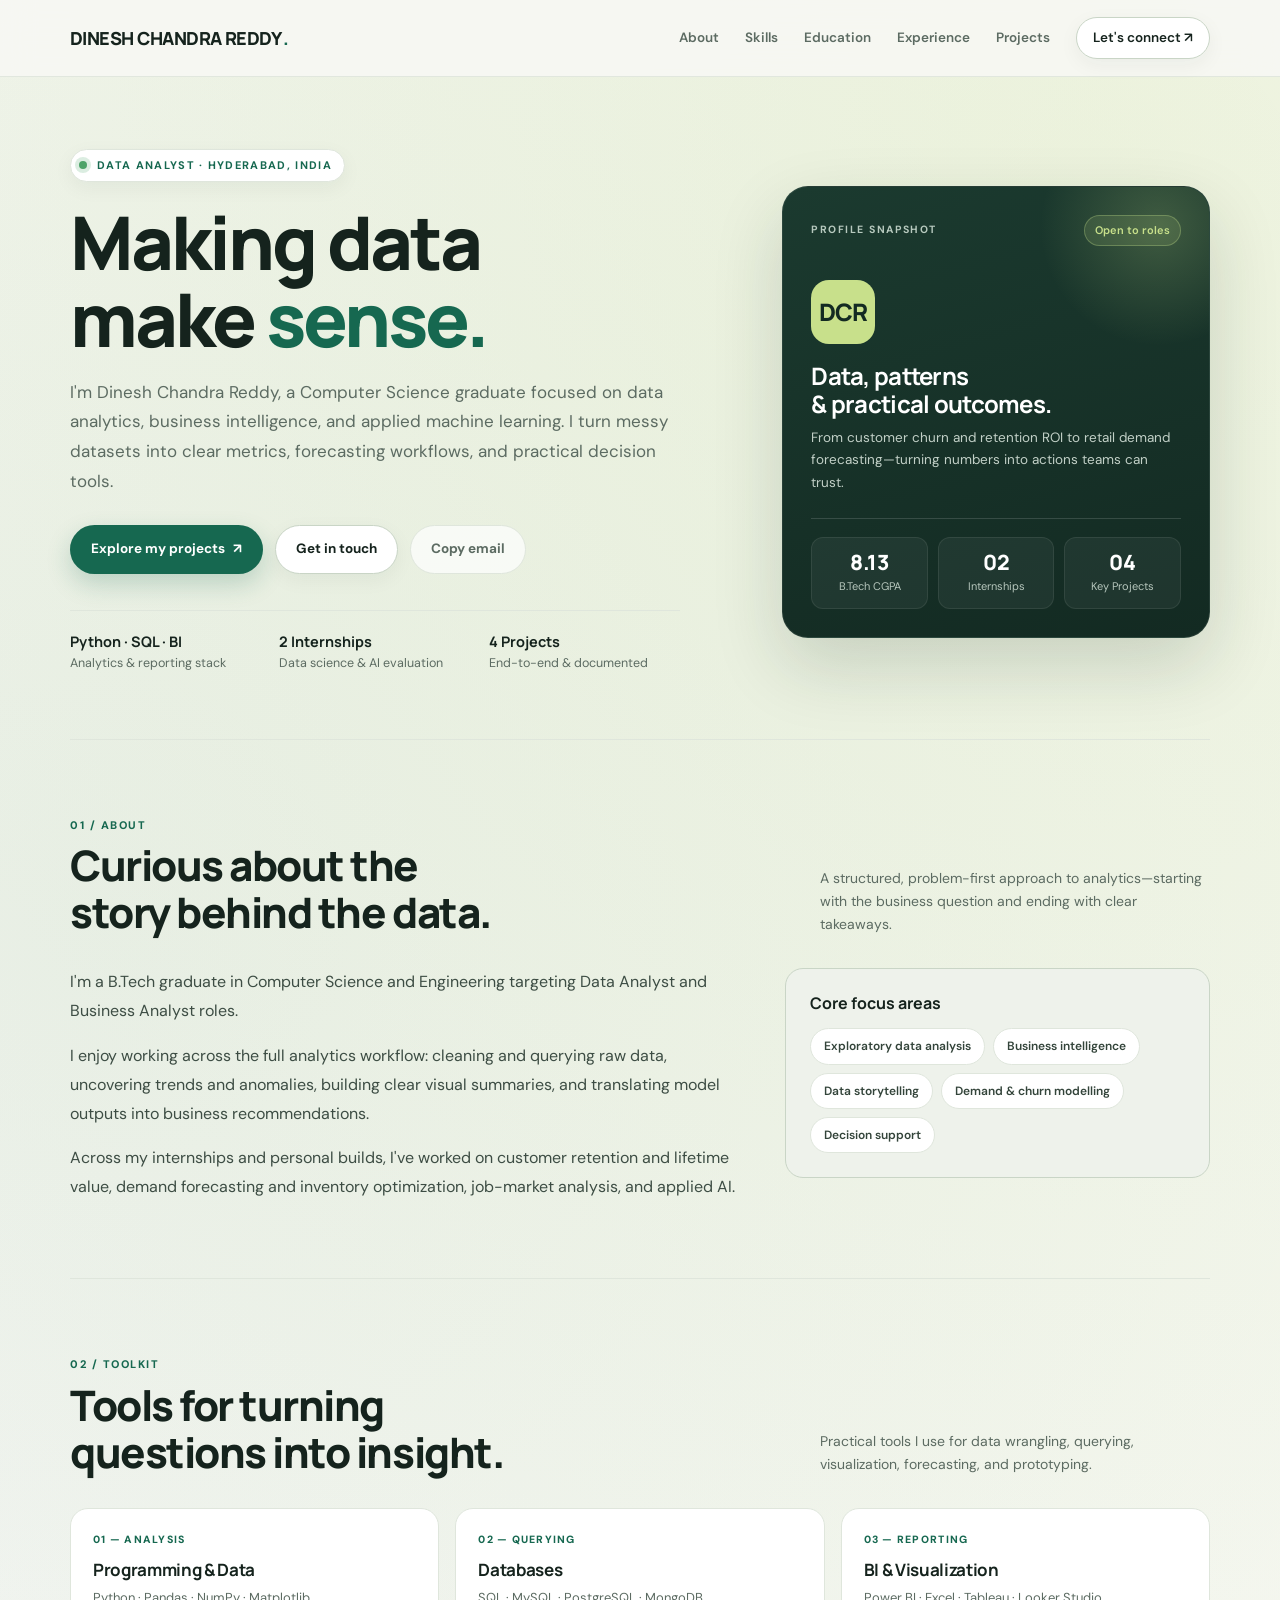
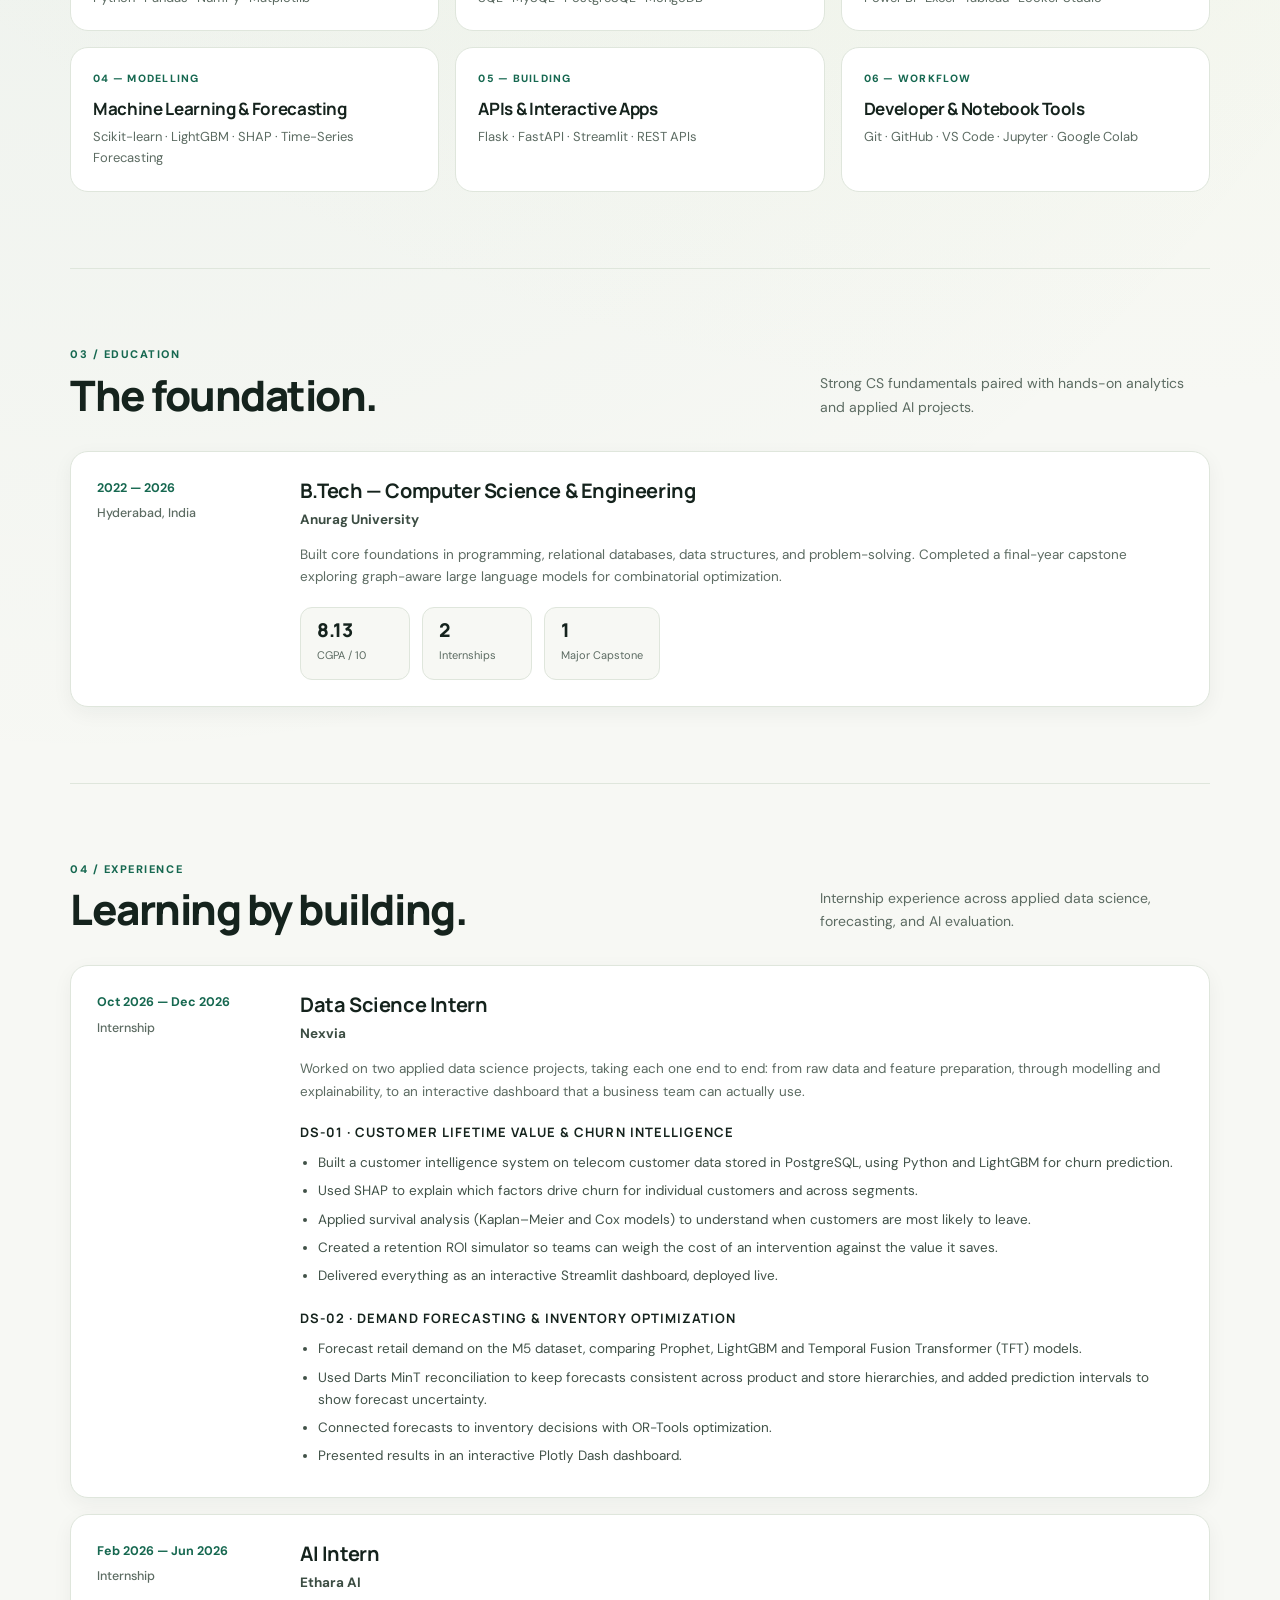
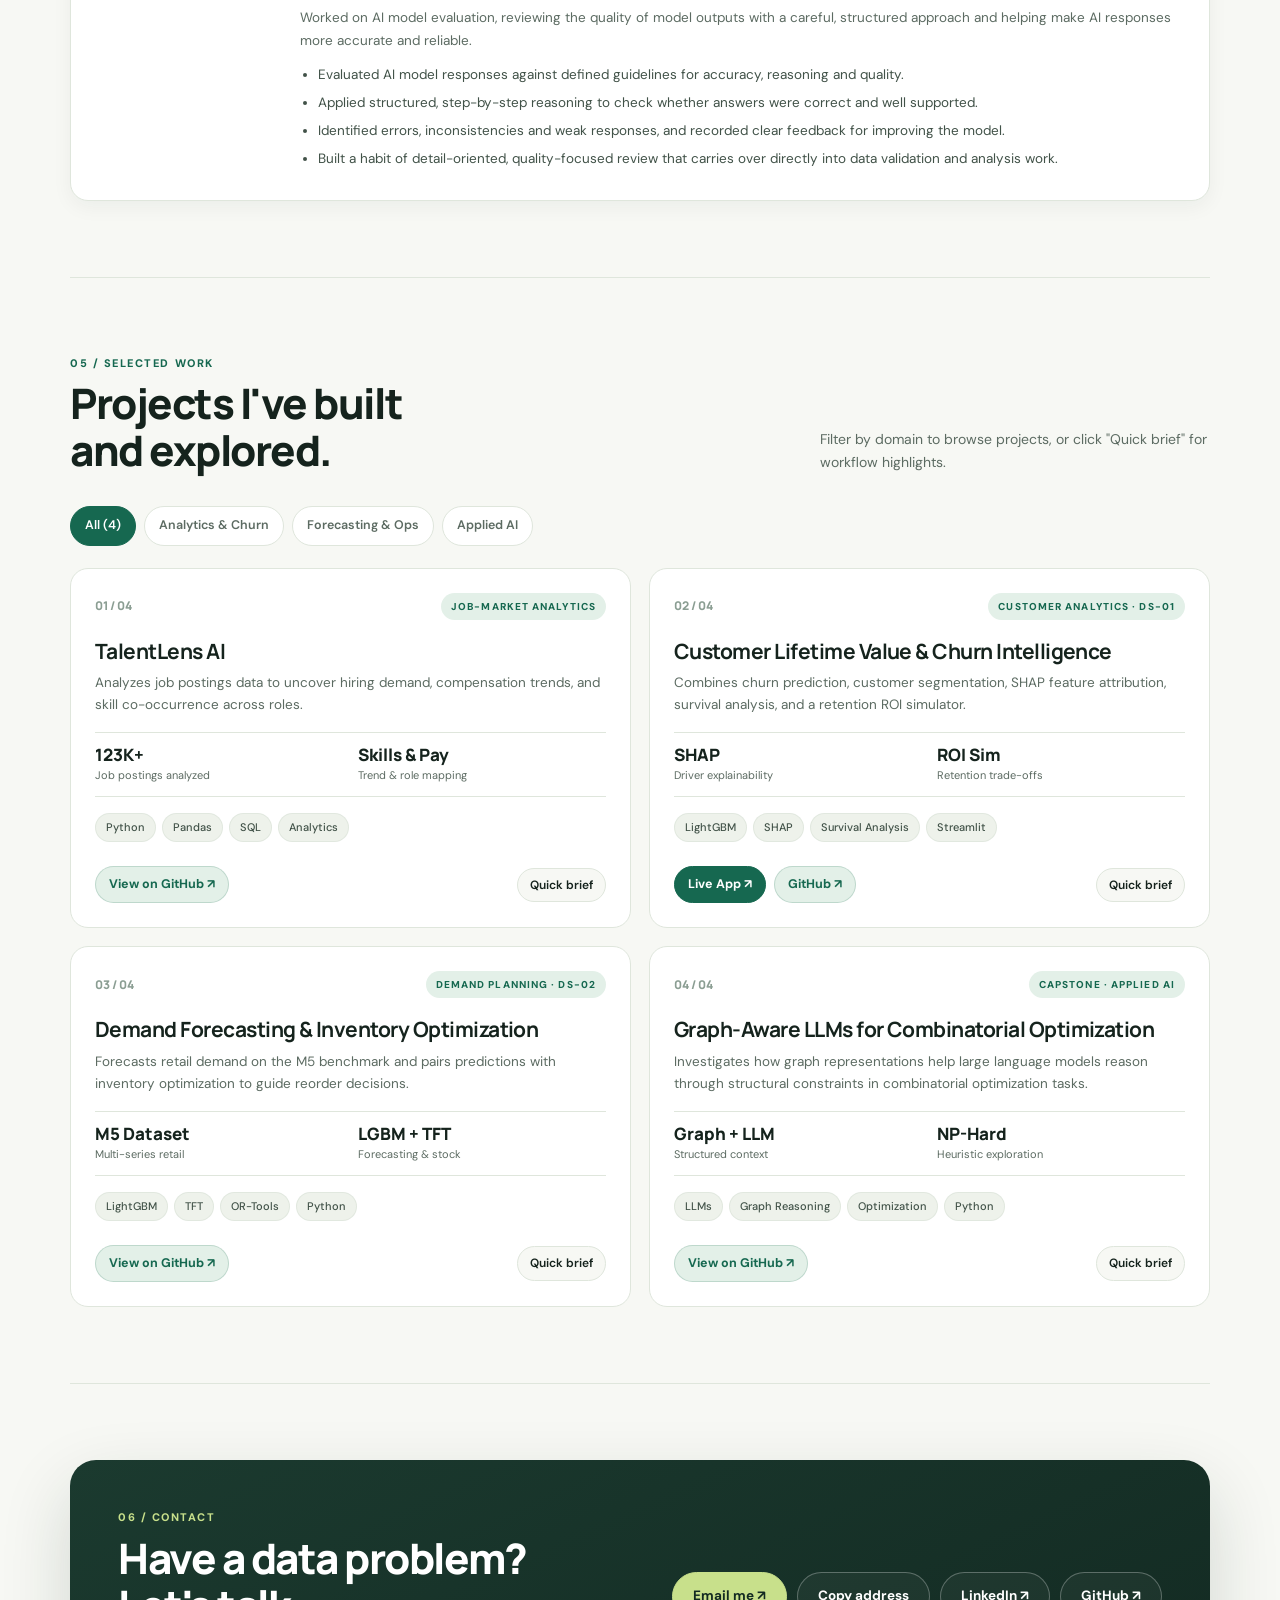
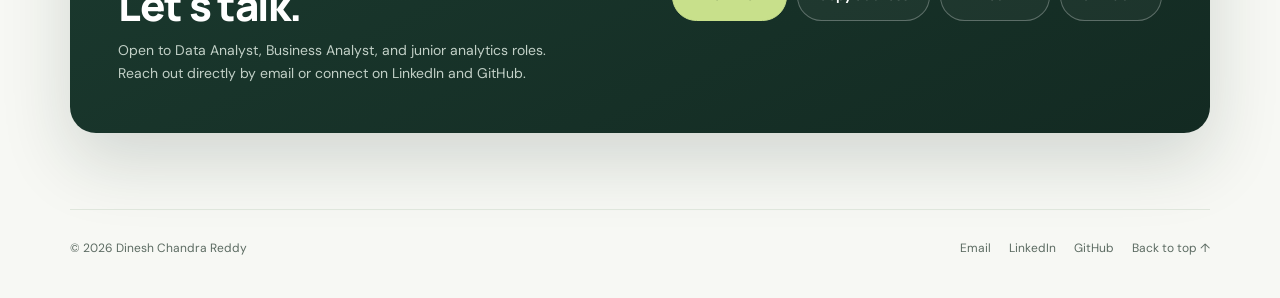
==== commit 38e7ae99: "Update index.html" ====
--- a/index.html
+++ b/index.html
@@ -31,14 +31,9 @@
   --radius-lg: 26px;
 }
 
-*, *::before, *::after {
-  box-sizing: border-box;
-}
-
-html {
-  scroll-behavior: smooth;
-  scroll-padding-top: 92px;
-}
+*, *::before, *::after { box-sizing: border-box; }
+
+html { scroll-behavior: smooth; scroll-padding-top: 92px; }
 
 body {
   margin: 0;
@@ -52,1057 +47,252 @@
   text-rendering: optimizeLegibility;
 }
 
-a {
-  color: inherit;
-  text-decoration: none;
-}
-
-button {
-  font: inherit;
-  color: inherit;
-  cursor: pointer;
-}
-
-a:focus-visible,
-button:focus-visible {
-  outline: 2px solid var(--green);
-  outline-offset: 3px;
-}
-
-.wrap {
-  width: min(1140px, calc(100% - 48px));
-  margin: 0 auto;
-}
+a { color: inherit; text-decoration: none; }
+button { font: inherit; color: inherit; cursor: pointer; }
+a:focus-visible, button:focus-visible { outline: 2px solid var(--green); outline-offset: 3px; }
+
+.wrap { width: min(1140px, calc(100% - 48px)); margin: 0 auto; }
 
 /* Header & Nav */
 header {
-  position: sticky;
-  top: 0;
-  z-index: 40;
+  position: sticky; top: 0; z-index: 40;
   background: rgba(247, 248, 244, 0.88);
-  backdrop-filter: blur(16px);
-  -webkit-backdrop-filter: blur(16px);
+  backdrop-filter: blur(16px); -webkit-backdrop-filter: blur(16px);
   border-bottom: 1px solid rgba(223, 230, 220, 0.9);
 }
-
-.nav {
-  min-height: 76px;
-  display: flex;
-  align-items: center;
-  justify-content: space-between;
-  gap: 24px;
-}
-
-.brand {
-  font: 800 18px/1 "Manrope", sans-serif;
-  letter-spacing: -0.03em;
-  display: inline-flex;
-  align-items: center;
-  gap: 2px;
-}
-
-.brand span {
-  color: var(--green);
-}
-
-.navlinks {
-  display: flex;
-  align-items: center;
-  gap: 26px;
-}
-
-.navlinks a {
-  font-size: 13.5px;
-  font-weight: 600;
-  color: var(--muted);
-  transition: color 0.2s ease;
-}
-
-.navlinks a:hover,
-.navlinks a.active {
-  color: var(--green);
-}
-
+.nav { min-height: 76px; display: flex; align-items: center; justify-content: space-between; gap: 24px; }
+.brand { font: 800 18px/1 "Manrope", sans-serif; letter-spacing: -0.03em; display: inline-flex; align-items: center; gap: 2px; }
+.brand span { color: var(--green); }
+.navlinks { display: flex; align-items: center; gap: 26px; }
+.navlinks a { font-size: 13.5px; font-weight: 600; color: var(--muted); transition: color 0.2s ease; }
+.navlinks a:hover, .navlinks a.active { color: var(--green); }
 .nav-cta {
-  padding: 9px 16px !important;
-  border: 1px solid var(--line-strong);
-  border-radius: 999px;
-  color: var(--ink) !important;
-  background: var(--white);
-  box-shadow: var(--shadow-sm);
+  padding: 9px 16px !important; border: 1px solid var(--line-strong); border-radius: 999px;
+  color: var(--ink) !important; background: var(--white); box-shadow: var(--shadow-sm);
   transition: transform 0.2s ease, border-color 0.2s ease, background 0.2s ease !important;
 }
-
-.nav-cta:hover {
-  border-color: var(--green);
-  transform: translateY(-1px);
-}
+.nav-cta:hover { border-color: var(--green); transform: translateY(-1px); }
 
 .menu-toggle {
-  display: none;
-  width: 42px;
-  height: 42px;
-  border-radius: 12px;
-  border: 1px solid var(--line);
-  background: var(--white);
-  align-items: center;
-  justify-content: center;
-  flex-direction: column;
-  gap: 5px;
-}
-
-.menu-toggle span {
-  width: 18px;
-  height: 2px;
-  background: var(--ink);
-  border-radius: 2px;
-  transition: transform 0.2s ease, opacity 0.2s ease;
-}
+  display: none; width: 42px; height: 42px; border-radius: 12px;
+  border: 1px solid var(--line); background: var(--white);
+  align-items: center; justify-content: center; flex-direction: column; gap: 5px;
+}
+.menu-toggle span { width: 18px; height: 2px; background: var(--ink); border-radius: 2px; }
 
 /* Hero */
-.hero {
-  padding: 72px 0 64px;
-  display: grid;
-  grid-template-columns: 1.32fr 0.86fr;
-  gap: 56px;
-  align-items: center;
-}
-
+.hero { padding: 72px 0 64px; display: grid; grid-template-columns: 1.32fr 0.86fr; gap: 56px; align-items: center; }
 .eyebrow {
-  display: inline-flex;
-  align-items: center;
-  gap: 10px;
-  padding: 6px 12px 6px 8px;
-  border-radius: 999px;
-  background: var(--white);
-  border: 1px solid var(--line);
-  color: var(--green);
-  font-size: 11px;
-  font-weight: 700;
-  letter-spacing: 0.12em;
-  text-transform: uppercase;
-  box-shadow: var(--shadow-sm);
-}
-
-.dot {
-  width: 8px;
-  height: 8px;
-  border-radius: 50%;
-  background: #4ca368;
-  box-shadow: 0 0 0 4px rgba(76, 163, 104, 0.2);
-}
-
-h1, h2, h3, h4, p {
-  margin-top: 0;
-}
-
-h1 {
-  font: 800 clamp(44px, 6.2vw, 74px)/1.04 "Manrope", sans-serif;
-  letter-spacing: -0.04em;
-  margin: 22px 0 20px;
-  max-width: 680px;
-}
-
-h1 em {
-  font-style: normal;
-  color: var(--green);
-  position: relative;
-}
-
-.intro {
-  font-size: 17px;
-  color: var(--muted);
-  max-width: 610px;
-  line-height: 1.75;
-  margin-bottom: 28px;
-}
-
-.actions {
-  display: flex;
-  gap: 12px;
-  flex-wrap: wrap;
-}
+  display: inline-flex; align-items: center; gap: 10px; padding: 6px 12px 6px 8px; border-radius: 999px;
+  background: var(--white); border: 1px solid var(--line); color: var(--green);
+  font-size: 11px; font-weight: 700; letter-spacing: 0.12em; text-transform: uppercase; box-shadow: var(--shadow-sm);
+}
+.dot { width: 8px; height: 8px; border-radius: 50%; background: #4ca368; box-shadow: 0 0 0 4px rgba(76, 163, 104, 0.2); }
+
+h1, h2, h3, h4, p { margin-top: 0; }
+h1 { font: 800 clamp(44px, 6.2vw, 74px)/1.04 "Manrope", sans-serif; letter-spacing: -0.04em; margin: 22px 0 20px; max-width: 680px; }
+h1 em { font-style: normal; color: var(--green); }
+.intro { font-size: 17px; color: var(--muted); max-width: 610px; line-height: 1.75; margin-bottom: 28px; }
+.actions { display: flex; gap: 12px; flex-wrap: wrap; }
 
 .btn {
-  display: inline-flex;
-  align-items: center;
-  justify-content: center;
-  gap: 8px;
-  padding: 12px 20px;
-  border-radius: 999px;
-  font-size: 13.5px;
-  font-weight: 700;
-  border: 1px solid transparent;
+  display: inline-flex; align-items: center; justify-content: center; gap: 8px;
+  padding: 12px 20px; border-radius: 999px; font-size: 13.5px; font-weight: 700; border: 1px solid transparent;
   transition: transform 0.2s ease, box-shadow 0.2s ease, background 0.2s ease, border-color 0.2s ease;
 }
-
-.btn:hover {
-  transform: translateY(-2px);
-}
-
-.btn.primary {
-  background: var(--green);
-  color: var(--white);
-  box-shadow: 0 10px 24px rgba(22, 104, 80, 0.22);
-}
-
-.btn.primary:hover {
-  background: var(--green-hover);
-}
-
-.btn.secondary {
-  background: var(--white);
-  color: var(--ink);
-  border-color: var(--line-strong);
-  box-shadow: var(--shadow-sm);
-}
-
-.btn.secondary:hover {
-  border-color: var(--green);
-}
-
-.btn.ghost {
-  background: rgba(255, 255, 255, 0.7);
-  color: var(--muted);
-  border-color: var(--line);
-}
-
-.btn.ghost:hover {
-  color: var(--ink);
-  border-color: var(--line-strong);
-}
+.btn:hover { transform: translateY(-2px); }
+.btn.primary { background: var(--green); color: var(--white); box-shadow: 0 10px 24px rgba(22, 104, 80, 0.22); }
+.btn.primary:hover { background: var(--green-hover); }
+.btn.secondary { background: var(--white); color: var(--ink); border-color: var(--line-strong); box-shadow: var(--shadow-sm); }
+.btn.secondary:hover { border-color: var(--green); }
+.btn.ghost { background: rgba(255, 255, 255, 0.7); color: var(--muted); border-color: var(--line); }
+.btn.ghost:hover { color: var(--ink); border-color: var(--line-strong); }
 
 .hero-note {
-  display: grid;
-  grid-template-columns: repeat(3, minmax(0, 1fr));
-  gap: 18px;
-  margin-top: 36px;
-  padding-top: 22px;
-  border-top: 1px solid var(--line);
-  color: var(--muted);
-  font-size: 12.5px;
-  max-width: 610px;
-}
-
-.hero-note strong {
-  display: block;
-  color: var(--ink);
-  font: 700 14.5px/1.3 "Manrope", sans-serif;
-  margin-bottom: 2px;
-}
+  display: grid; grid-template-columns: repeat(3, minmax(0, 1fr)); gap: 18px; margin-top: 36px; padding-top: 22px;
+  border-top: 1px solid var(--line); color: var(--muted); font-size: 12.5px; max-width: 610px;
+}
+.hero-note strong { display: block; color: var(--ink); font: 700 14.5px/1.3 "Manrope", sans-serif; margin-bottom: 2px; }
 
 /* Profile Card */
 .profile-card {
-  position: relative;
-  background: linear-gradient(165deg, var(--dark-2) 0%, var(--dark) 100%);
-  color: var(--white);
-  border-radius: var(--radius-lg);
-  padding: 28px;
-  box-shadow: var(--shadow-lg);
-  overflow: hidden;
-  border: 1px solid rgba(255, 255, 255, 0.08);
-}
-
+  position: relative; background: linear-gradient(165deg, var(--dark-2) 0%, var(--dark) 100%); color: var(--white);
+  border-radius: var(--radius-lg); padding: 28px; box-shadow: var(--shadow-lg); overflow: hidden; border: 1px solid rgba(255, 255, 255, 0.08);
+}
 .profile-card::before {
-  content: "";
-  position: absolute;
-  width: 240px;
-  height: 240px;
-  border-radius: 50%;
-  background: radial-gradient(circle, rgba(200, 224, 139, 0.22), transparent 70%);
-  right: -70px;
-  top: -80px;
-  pointer-events: none;
-}
-
-.card-top {
-  display: flex;
-  justify-content: space-between;
-  align-items: center;
-  gap: 10px;
-  position: relative;
-}
-
-.card-label {
-  font-size: 10.5px;
-  letter-spacing: 0.14em;
-  text-transform: uppercase;
-  color: #b7c9be;
-  font-weight: 700;
-}
-
+  content: ""; position: absolute; width: 240px; height: 240px; border-radius: 50%;
+  background: radial-gradient(circle, rgba(200, 224, 139, 0.22), transparent 70%); right: -70px; top: -80px; pointer-events: none;
+}
+.card-top { display: flex; justify-content: space-between; align-items: center; gap: 10px; position: relative; }
+.card-label { font-size: 10.5px; letter-spacing: 0.14em; text-transform: uppercase; color: #b7c9be; font-weight: 700; }
 .availability {
-  font-size: 11px;
-  font-weight: 600;
-  color: var(--lime);
-  background: rgba(200, 224, 139, 0.12);
-  border: 1px solid rgba(200, 224, 139, 0.3);
-  padding: 5px 10px;
-  border-radius: 999px;
-  white-space: nowrap;
-}
-
+  font-size: 11px; font-weight: 600; color: var(--lime); background: rgba(200, 224, 139, 0.12);
+  border: 1px solid rgba(200, 224, 139, 0.3); padding: 5px 10px; border-radius: 999px; white-space: nowrap;
+}
 .monogram {
-  width: 64px;
-  height: 64px;
-  display: grid;
-  place-items: center;
-  border-radius: 18px;
-  background: var(--lime);
-  color: var(--dark);
-  font: 800 24px/1 "Manrope", sans-serif;
-  letter-spacing: -0.03em;
-  margin: 34px 0 18px;
-  position: relative;
-}
-
-.profile-card h2 {
-  font: 700 24px/1.2 "Manrope", sans-serif;
-  letter-spacing: -0.03em;
-  margin-bottom: 8px;
-  position: relative;
-}
-
-.profile-card p {
-  color: #c2d0c7;
-  font-size: 13.5px;
-  line-height: 1.65;
-  margin-bottom: 24px;
-  position: relative;
-}
-
-.card-rule {
-  height: 1px;
-  background: rgba(255, 255, 255, 0.14);
-  margin-bottom: 18px;
-}
-
-.stat-row {
-  display: grid;
-  grid-template-columns: repeat(3, 1fr);
-  gap: 10px;
-  position: relative;
-}
-
-.stat {
-  background: rgba(255, 255, 255, 0.05);
-  border: 1px solid rgba(255, 255, 255, 0.08);
-  border-radius: 12px;
-  padding: 12px 10px;
-  text-align: center;
-}
-
-.stat strong {
-  display: block;
-  color: var(--white);
-  font: 800 21px/1.15 "Manrope", sans-serif;
-}
-
-.stat span {
-  display: block;
-  color: #b7c7bd;
-  font-size: 11px;
-  margin-top: 3px;
-}
+  width: 64px; height: 64px; display: grid; place-items: center; border-radius: 18px; background: var(--lime); color: var(--dark);
+  font: 800 24px/1 "Manrope", sans-serif; letter-spacing: -0.03em; margin: 34px 0 18px; position: relative;
+}
+.profile-card h2 { font: 700 24px/1.2 "Manrope", sans-serif; letter-spacing: -0.03em; margin-bottom: 8px; position: relative; }
+.profile-card p { color: #c2d0c7; font-size: 13.5px; line-height: 1.65; margin-bottom: 24px; position: relative; }
+.card-rule { height: 1px; background: rgba(255, 255, 255, 0.14); margin-bottom: 18px; }
+.stat-row { display: grid; grid-template-columns: repeat(3, 1fr); gap: 10px; position: relative; }
+.stat { background: rgba(255, 255, 255, 0.05); border: 1px solid rgba(255, 255, 255, 0.08); border-radius: 12px; padding: 12px 10px; text-align: center; }
+.stat strong { display: block; color: var(--white); font: 800 21px/1.15 "Manrope", sans-serif; }
+.stat span { display: block; color: #b7c7bd; font-size: 11px; margin-top: 3px; }
 
 /* Sections */
-.section {
-  padding: 76px 0;
-  border-top: 1px solid var(--line);
-}
-
-.section-head {
-  display: flex;
-  justify-content: space-between;
-  align-items: flex-end;
-  gap: 24px;
-  margin-bottom: 32px;
-}
-
-.section-kicker {
-  font-size: 11px;
-  letter-spacing: 0.14em;
-  text-transform: uppercase;
-  color: var(--green);
-  font-weight: 800;
-  margin-bottom: 8px;
-}
-
-.section-title {
-  font: 800 clamp(28px, 3.8vw, 42px)/1.12 "Manrope", sans-serif;
-  letter-spacing: -0.035em;
-  margin: 0;
-}
-
-.section-desc {
-  max-width: 390px;
-  color: var(--muted);
-  font-size: 14px;
-  line-height: 1.65;
-  margin: 0;
-}
+.section { padding: 76px 0; border-top: 1px solid var(--line); }
+.section-head { display: flex; justify-content: space-between; align-items: flex-end; gap: 24px; margin-bottom: 32px; }
+.section-kicker { font-size: 11px; letter-spacing: 0.14em; text-transform: uppercase; color: var(--green); font-weight: 800; margin-bottom: 8px; }
+.section-title { font: 800 clamp(28px, 3.8vw, 42px)/1.12 "Manrope", sans-serif; letter-spacing: -0.035em; margin: 0; }
+.section-desc { max-width: 390px; color: var(--muted); font-size: 14px; line-height: 1.65; margin: 0; }
 
 /* About */
-.about-grid {
-  display: grid;
-  grid-template-columns: 1.35fr 0.85fr;
-  gap: 40px;
-  align-items: start;
-}
-
-.about-copy {
-  font-size: 16px;
-  color: #3d4d44;
-  line-height: 1.8;
-}
-
-.about-copy p:last-child {
-  margin-bottom: 0;
-}
-
-.about-aside {
-  background: var(--paper-2);
-  border: 1px solid var(--line-strong);
-  border-radius: var(--radius-md);
-  padding: 24px;
-}
-
-.about-aside strong {
-  font: 700 16px/1.3 "Manrope", sans-serif;
-  display: block;
-  margin-bottom: 14px;
-}
-
-.pills {
-  display: flex;
-  flex-wrap: wrap;
-  gap: 8px;
-}
-
-.pill {
-  background: var(--white);
-  border: 1px solid var(--line);
-  border-radius: 999px;
-  padding: 7px 13px;
-  font-size: 12px;
-  color: #33443a;
-  font-weight: 600;
-}
+.about-grid { display: grid; grid-template-columns: 1.35fr 0.85fr; gap: 40px; align-items: start; }
+.about-copy { font-size: 16px; color: #3d4d44; line-height: 1.8; }
+.about-copy p:last-child { margin-bottom: 0; }
+.about-aside { background: var(--paper-2); border: 1px solid var(--line-strong); border-radius: var(--radius-md); padding: 24px; }
+.about-aside strong { font: 700 16px/1.3 "Manrope", sans-serif; display: block; margin-bottom: 14px; }
+.pills { display: flex; flex-wrap: wrap; gap: 8px; }
+.pill { background: var(--white); border: 1px solid var(--line); border-radius: 999px; padding: 7px 13px; font-size: 12px; color: #33443a; font-weight: 600; }
 
 /* Skills */
-.skills-grid {
-  display: grid;
-  grid-template-columns: repeat(3, 1fr);
-  gap: 16px;
-}
-
-.skill {
-  background: var(--white);
-  border: 1px solid var(--line);
-  border-radius: var(--radius-md);
-  padding: 22px;
-  transition: transform 0.2s ease, box-shadow 0.2s ease, border-color 0.2s ease;
-}
-
-.skill:hover {
-  transform: translateY(-3px);
-  box-shadow: var(--shadow-md);
-  border-color: var(--line-strong);
-}
-
-.skill-index {
-  font-size: 10.5px;
-  color: var(--green);
-  font-weight: 800;
-  letter-spacing: 0.12em;
-}
-
-.skill h3 {
-  font: 700 17px/1.3 "Manrope", sans-serif;
-  letter-spacing: -0.02em;
-  margin: 10px 0 6px;
-}
-
-.skill p {
-  font-size: 13px;
-  color: var(--muted);
-  margin: 0;
-  line-height: 1.65;
-}
+.skills-grid { display: grid; grid-template-columns: repeat(3, 1fr); gap: 16px; }
+.skill { background: var(--white); border: 1px solid var(--line); border-radius: var(--radius-md); padding: 22px; transition: transform 0.2s ease, box-shadow 0.2s ease, border-color 0.2s ease; }
+.skill:hover { transform: translateY(-3px); box-shadow: var(--shadow-md); border-color: var(--line-strong); }
+.skill-index { font-size: 10.5px; color: var(--green); font-weight: 800; letter-spacing: 0.12em; }
+.skill h3 { font: 700 17px/1.3 "Manrope", sans-serif; letter-spacing: -0.02em; margin: 10px 0 6px; }
+.skill p { font-size: 13px; color: var(--muted); margin: 0; line-height: 1.65; }
 
 /* Education & Experience */
-.edu-card,
-.exp-item {
-  display: grid;
-  grid-template-columns: 175px 1fr;
-  gap: 28px;
-  background: var(--white);
-  border: 1px solid var(--line);
-  border-radius: var(--radius-md);
-  padding: 26px;
-  box-shadow: var(--shadow-sm);
-}
-
-.date {
-  font-size: 12.5px;
-  font-weight: 700;
-  color: var(--green);
-}
-
-.date span {
-  display: block;
-  color: var(--muted);
-  font-weight: 500;
-  margin-top: 4px;
-}
-
-.edu-card h3,
-.exp-item h3 {
-  font: 700 20px/1.25 "Manrope", sans-serif;
-  letter-spacing: -0.02em;
-  margin: 0 0 6px;
-}
-
-.org {
-  font-weight: 700;
-  font-size: 13.5px;
-  color: #3c4d43;
-  margin-bottom: 12px;
-}
-
-.edu-card p,
-.exp-item p {
-  font-size: 13.5px;
-  color: var(--muted);
-  line-height: 1.7;
-  margin-bottom: 0;
-}
-
-.facts {
-  display: flex;
-  gap: 12px;
-  flex-wrap: wrap;
-  margin-top: 18px;
-}
-
-.fact {
-  padding: 11px 16px;
-  border-radius: var(--radius-sm);
-  background: var(--paper);
-  border: 1px solid var(--line);
-  min-width: 110px;
-}
-
-.fact b {
-  font: 800 19px/1.2 "Manrope", sans-serif;
-  display: block;
-  color: var(--ink);
-}
-
-.fact span {
-  font-size: 11px;
-  color: var(--muted);
-}
-
-.experience {
-  display: grid;
-  gap: 16px;
-}
-
-.exp-item ul {
-  padding-left: 18px;
-  margin: 14px 0 0;
-  color: #415248;
-  font-size: 13px;
-}
-
-.exp-item li {
-  padding: 4px 0;
-}
-
-.exp-item li a {
-  color: var(--green);
-  font-weight: 700;
-}
-
-.exp-item li a:hover {
-  text-decoration: underline;
-}
+.edu-card, .exp-item {
+  display: grid; grid-template-columns: 175px 1fr; gap: 28px; background: var(--white);
+  border: 1px solid var(--line); border-radius: var(--radius-md); padding: 26px; box-shadow: var(--shadow-sm);
+}
+.date { font-size: 12.5px; font-weight: 700; color: var(--green); }
+.date span { display: block; color: var(--muted); font-weight: 500; margin-top: 4px; }
+.edu-card h3, .exp-item h3 { font: 700 20px/1.25 "Manrope", sans-serif; letter-spacing: -0.02em; margin: 0 0 6px; }
+.org { font-weight: 700; font-size: 13.5px; color: #3c4d43; margin-bottom: 12px; }
+.edu-card p, .exp-item p { font-size: 13.5px; color: var(--muted); line-height: 1.7; margin-bottom: 0; }
+.facts { display: flex; gap: 12px; flex-wrap: wrap; margin-top: 18px; }
+.fact { padding: 11px 16px; border-radius: var(--radius-sm); background: var(--paper); border: 1px solid var(--line); min-width: 110px; }
+.fact b { font: 800 19px/1.2 "Manrope", sans-serif; display: block; color: var(--ink); }
+.fact span { font-size: 11px; color: var(--muted); }
+
+.experience { display: grid; gap: 16px; }
+.exp-item h4 { font: 700 13px/1.3 "Manrope", sans-serif; text-transform: uppercase; letter-spacing: 0.08em; color: var(--ink); margin: 20px 0 6px; }
+.exp-item ul { padding-left: 18px; margin: 8px 0 0; color: #415248; font-size: 13.5px; line-height: 1.65; }
+.exp-item li { padding: 3px 0; }
+.exp-item li a { color: var(--green); font-weight: 700; }
+.exp-item li a:hover { text-decoration: underline; }
+.exp-links { display: flex; gap: 10px; flex-wrap: wrap; margin-top: 18px; }
+.exp-links a {
+  font-size: 12.5px; font-weight: 700; color: var(--green); background: var(--green-soft);
+  border: 1px solid rgba(22, 104, 80, 0.18); padding: 7px 13px; border-radius: 999px; transition: background 0.18s ease;
+}
+.exp-links a:hover { background: #d3e8dc; }
+.exp-links a.live { background: var(--green); color: var(--white); border-color: var(--green); }
+.exp-links a.live:hover { background: var(--green-hover); }
 
 /* Projects & Filter */
-.filter-bar {
-  display: flex;
-  gap: 8px;
-  flex-wrap: wrap;
-  margin-bottom: 22px;
-}
-
-.filter-btn {
-  padding: 8px 14px;
-  border-radius: 999px;
-  border: 1px solid var(--line);
-  background: var(--white);
-  font-size: 12.5px;
-  font-weight: 600;
-  color: var(--muted);
-  transition: all 0.18s ease;
-}
-
-.filter-btn:hover {
-  border-color: var(--line-strong);
-  color: var(--ink);
-}
-
-.filter-btn[aria-pressed="true"] {
-  background: var(--green);
-  border-color: var(--green);
-  color: var(--white);
-}
-
-.project-grid {
-  display: grid;
-  grid-template-columns: repeat(2, 1fr);
-  gap: 18px;
-}
-
-.project {
-  background: var(--white);
-  border: 1px solid var(--line);
-  border-radius: var(--radius-md);
-  padding: 24px;
-  display: flex;
-  flex-direction: column;
-  transition: transform 0.22s ease, box-shadow 0.22s ease, border-color 0.22s ease;
-}
-
-.project.is-hidden {
-  display: none;
-}
-
-.project:hover {
-  transform: translateY(-4px);
-  box-shadow: var(--shadow-md);
-  border-color: var(--line-strong);
-}
-
-.project-top {
-  display: flex;
-  justify-content: space-between;
-  align-items: center;
-  gap: 12px;
-  margin-bottom: 18px;
-}
-
-.project-no {
-  font: 800 12px/1 "Manrope", sans-serif;
-  color: #8b9e93;
-}
-
-.project-type {
-  font-size: 10px;
-  letter-spacing: 0.11em;
-  text-transform: uppercase;
-  color: var(--green);
-  background: var(--green-soft);
-  padding: 5px 10px;
-  border-radius: 999px;
-  font-weight: 800;
-}
-
-.project h3 {
-  font: 700 21px/1.25 "Manrope", sans-serif;
-  letter-spacing: -0.025em;
-  margin: 0 0 8px;
-}
-
-.project p {
-  font-size: 13.5px;
-  color: var(--muted);
-  line-height: 1.65;
-  margin-bottom: 16px;
-}
-
-.project-metric {
-  display: grid;
-  grid-template-columns: repeat(2, 1fr);
-  gap: 14px;
-  margin: 0 0 16px;
-  padding: 12px 0;
-  border-top: 1px solid var(--line);
-  border-bottom: 1px solid var(--line);
-}
-
-.metric b {
-  display: block;
-  font: 800 17px/1.2 "Manrope", sans-serif;
-  color: var(--ink);
-}
-
-.metric span {
-  display: block;
-  font-size: 11px;
-  color: var(--muted);
-}
-
-.tags {
-  display: flex;
-  gap: 6px;
-  flex-wrap: wrap;
-  margin-bottom: 20px;
-}
-
-.tags span {
-  background: var(--paper-2);
-  border: 1px solid rgba(223, 230, 220, 0.8);
-  border-radius: 999px;
-  padding: 4px 10px;
-  font-size: 11px;
-  font-weight: 500;
-  color: #415248;
-}
-
-.project-footer {
-  margin-top: auto;
-  display: flex;
-  align-items: center;
-  justify-content: space-between;
-  gap: 12px;
-  padding-top: 4px;
-}
-
-.project-link {
-  color: var(--green);
-  font-size: 12.5px;
-  font-weight: 700;
-}
-
-.project-link:hover {
-  text-decoration: underline;
-}
-
-.detail-btn {
-  border: 1px solid var(--line);
-  background: var(--paper);
-  padding: 6px 12px;
-  border-radius: 999px;
-  font-size: 12px;
-  font-weight: 600;
-  color: var(--ink);
-  transition: background 0.18s ease, border-color 0.18s ease;
-}
-
-.detail-btn:hover {
-  background: var(--paper-2);
-  border-color: var(--line-strong);
-}
-
-/* Certifications */
-.cert-grid {
-  display: grid;
-  grid-template-columns: repeat(3, 1fr);
-  gap: 14px;
-}
-
-.cert {
-  background: var(--white);
-  border: 1px solid var(--line);
-  border-radius: var(--radius-sm);
-  padding: 18px 20px;
-  font-size: 14px;
-  font-weight: 700;
-  box-shadow: var(--shadow-sm);
-}
-
-.cert small {
-  display: block;
-  color: var(--muted);
-  font-size: 12px;
-  font-weight: 500;
-  margin-top: 4px;
-}
+.filter-bar { display: flex; gap: 8px; flex-wrap: wrap; margin-bottom: 22px; }
+.filter-btn { padding: 8px 14px; border-radius: 999px; border: 1px solid var(--line); background: var(--white); font-size: 12.5px; font-weight: 600; color: var(--muted); transition: all 0.18s ease; }
+.filter-btn:hover { border-color: var(--line-strong); color: var(--ink); }
+.filter-btn[aria-pressed="true"] { background: var(--green); border-color: var(--green); color: var(--white); }
+
+.project-grid { display: grid; grid-template-columns: repeat(2, 1fr); gap: 18px; }
+.project { background: var(--white); border: 1px solid var(--line); border-radius: var(--radius-md); padding: 24px; display: flex; flex-direction: column; transition: transform 0.22s ease, box-shadow 0.22s ease, border-color 0.22s ease; }
+.project.is-hidden { display: none; }
+.project:hover { transform: translateY(-4px); box-shadow: var(--shadow-md); border-color: var(--line-strong); }
+.project-top { display: flex; justify-content: space-between; align-items: center; gap: 12px; margin-bottom: 18px; }
+.project-no { font: 800 12px/1 "Manrope", sans-serif; color: #8b9e93; }
+.project-type { font-size: 10px; letter-spacing: 0.11em; text-transform: uppercase; color: var(--green); background: var(--green-soft); padding: 5px 10px; border-radius: 999px; font-weight: 800; }
+.project h3 { font: 700 21px/1.25 "Manrope", sans-serif; letter-spacing: -0.025em; margin: 0 0 8px; }
+.project h3 a:hover { color: var(--green); }
+.project p { font-size: 13.5px; color: var(--muted); line-height: 1.65; margin-bottom: 16px; }
+.project-metric { display: grid; grid-template-columns: repeat(2, 1fr); gap: 14px; margin: 0 0 16px; padding: 12px 0; border-top: 1px solid var(--line); border-bottom: 1px solid var(--line); }
+.metric b { display: block; font: 800 17px/1.2 "Manrope", sans-serif; color: var(--ink); }
+.metric span { display: block; font-size: 11px; color: var(--muted); }
+.tags { display: flex; gap: 6px; flex-wrap: wrap; margin-bottom: 20px; }
+.tags span { background: var(--paper-2); border: 1px solid rgba(223, 230, 220, 0.8); border-radius: 999px; padding: 4px 10px; font-size: 11px; font-weight: 500; color: #415248; }
+.project-footer { margin-top: auto; display: flex; align-items: center; justify-content: space-between; gap: 12px; padding-top: 4px; flex-wrap: wrap; }
+.plinks { display: flex; gap: 8px; flex-wrap: wrap; }
+.project-link { color: var(--green); font-size: 12.5px; font-weight: 700; padding: 7px 13px; border-radius: 999px; background: var(--green-soft); border: 1px solid rgba(22, 104, 80, 0.18); transition: background 0.18s ease; }
+.project-link:hover { background: #d3e8dc; }
+.project-link.live { background: var(--green); color: var(--white); border-color: var(--green); }
+.project-link.live:hover { background: var(--green-hover); }
+.detail-btn { border: 1px solid var(--line); background: var(--paper); padding: 6px 12px; border-radius: 999px; font-size: 12px; font-weight: 600; color: var(--ink); transition: background 0.18s ease, border-color 0.18s ease; }
+.detail-btn:hover { background: var(--paper-2); border-color: var(--line-strong); }
 
 /* Contact */
 .contact-panel {
-  background: linear-gradient(155deg, var(--dark-2) 0%, var(--dark) 100%);
-  color: var(--white);
-  border-radius: var(--radius-lg);
-  padding: clamp(28px, 5vw, 48px);
-  display: flex;
-  justify-content: space-between;
-  align-items: center;
-  gap: 28px;
-  box-shadow: var(--shadow-lg);
-}
-
-.contact-panel h2 {
-  font: 800 clamp(28px, 4vw, 42px)/1.12 "Manrope", sans-serif;
-  letter-spacing: -0.035em;
-  margin: 0 0 10px;
-}
-
-.contact-panel p {
-  color: #c2d0c7;
-  font-size: 14px;
-  line-height: 1.65;
-  margin: 0;
-  max-width: 470px;
-}
-
-.contact-actions {
-  display: flex;
-  gap: 10px;
-  flex-wrap: wrap;
-  flex-shrink: 0;
-}
-
-.contact-actions .btn.light {
-  background: var(--lime);
-  color: var(--dark);
-  border-color: var(--lime);
-}
-
-.contact-actions .btn.outline {
-  background: rgba(255, 255, 255, 0.04);
-  color: var(--white);
-  border-color: rgba(255, 255, 255, 0.28);
-}
-
-.contact-actions .btn.outline:hover {
-  background: rgba(255, 255, 255, 0.12);
-}
+  background: linear-gradient(155deg, var(--dark-2) 0%, var(--dark) 100%); color: var(--white); border-radius: var(--radius-lg);
+  padding: clamp(28px, 5vw, 48px); display: flex; justify-content: space-between; align-items: center; gap: 28px; box-shadow: var(--shadow-lg);
+}
+.contact-panel h2 { font: 800 clamp(28px, 4vw, 42px)/1.12 "Manrope", sans-serif; letter-spacing: -0.035em; margin: 0 0 10px; }
+.contact-panel p { color: #c2d0c7; font-size: 14px; line-height: 1.65; margin: 0; max-width: 470px; }
+.contact-actions { display: flex; gap: 10px; flex-wrap: wrap; flex-shrink: 0; }
+.contact-actions .btn.light { background: var(--lime); color: var(--dark); border-color: var(--lime); }
+.contact-actions .btn.outline { background: rgba(255, 255, 255, 0.04); color: var(--white); border-color: rgba(255, 255, 255, 0.28); }
+.contact-actions .btn.outline:hover { background: rgba(255, 255, 255, 0.12); }
 
 /* Footer */
-footer {
-  padding: 28px 0 40px;
-  display: flex;
-  justify-content: space-between;
-  align-items: center;
-  gap: 16px;
-  flex-wrap: wrap;
-  color: var(--muted);
-  font-size: 12px;
-  border-top: 1px solid var(--line);
-}
-
-.footer-links {
-  display: flex;
-  gap: 18px;
-  flex-wrap: wrap;
-}
-
-.footer-links a:hover {
-  color: var(--green);
-}
+footer { padding: 28px 0 40px; display: flex; justify-content: space-between; align-items: center; gap: 16px; flex-wrap: wrap; color: var(--muted); font-size: 12px; border-top: 1px solid var(--line); }
+.footer-links { display: flex; gap: 18px; flex-wrap: wrap; }
+.footer-links a:hover { color: var(--green); }
 
 /* Modal */
-.modal-backdrop {
-  position: fixed;
-  inset: 0;
-  z-index: 60;
-  background: rgba(14, 26, 21, 0.58);
-  backdrop-filter: blur(6px);
-  display: none;
-  align-items: center;
-  justify-content: center;
-  padding: 20px;
-}
-
-.modal-backdrop.open {
-  display: flex;
-}
-
-.modal {
-  width: min(580px, 100%);
-  background: var(--white);
-  border-radius: var(--radius-lg);
-  padding: 28px;
-  box-shadow: var(--shadow-lg);
-  border: 1px solid var(--line);
-}
-
-.modal-head {
-  display: flex;
-  justify-content: space-between;
-  align-items: flex-start;
-  gap: 16px;
-  margin-bottom: 14px;
-}
-
-.modal-head h3 {
-  font: 800 22px/1.25 "Manrope", sans-serif;
-  letter-spacing: -0.025em;
-  margin: 4px 0 0;
-}
-
-.modal-close {
-  width: 36px;
-  height: 36px;
-  border-radius: 50%;
-  border: 1px solid var(--line);
-  background: var(--paper);
-  font-size: 18px;
-  line-height: 1;
-}
-
-.modal-body {
-  font-size: 14px;
-  color: var(--muted);
-  line-height: 1.7;
-}
-
-.modal-bullets {
-  padding-left: 18px;
-  margin: 14px 0 18px;
-  color: var(--ink);
-  font-size: 13.5px;
-}
-
-.modal-bullets li {
-  margin-bottom: 6px;
-}
-
-.modal-actions {
-  display: flex;
-  justify-content: flex-end;
-  gap: 10px;
-  flex-wrap: wrap;
-}
+.modal-backdrop { position: fixed; inset: 0; z-index: 60; background: rgba(14, 26, 21, 0.58); backdrop-filter: blur(6px); display: none; align-items: center; justify-content: center; padding: 20px; }
+.modal-backdrop.open { display: flex; }
+.modal { width: min(580px, 100%); background: var(--white); border-radius: var(--radius-lg); padding: 28px; box-shadow: var(--shadow-lg); border: 1px solid var(--line); max-height: 90vh; overflow: auto; }
+.modal-head { display: flex; justify-content: space-between; align-items: flex-start; gap: 16px; margin-bottom: 14px; }
+.modal-head h3 { font: 800 22px/1.25 "Manrope", sans-serif; letter-spacing: -0.025em; margin: 4px 0 0; }
+.modal-close { width: 36px; height: 36px; border-radius: 50%; border: 1px solid var(--line); background: var(--paper); font-size: 18px; line-height: 1; }
+.modal-body { font-size: 14px; color: var(--muted); line-height: 1.7; }
+.modal-bullets { padding-left: 18px; margin: 14px 0 18px; color: var(--ink); font-size: 13.5px; }
+.modal-bullets li { margin-bottom: 6px; }
+.modal-actions { display: flex; justify-content: flex-end; gap: 10px; flex-wrap: wrap; }
 
 /* Toast */
-.toast {
-  position: fixed;
-  bottom: 22px;
-  right: 22px;
-  z-index: 70;
-  background: var(--dark);
-  color: var(--white);
-  padding: 11px 16px;
-  border-radius: 999px;
-  font-size: 12.5px;
-  font-weight: 600;
-  box-shadow: var(--shadow-md);
-  opacity: 0;
-  transform: translateY(10px);
-  pointer-events: none;
-  transition: opacity 0.2s ease, transform 0.2s ease;
-}
-
-.toast.show {
-  opacity: 1;
-  transform: translateY(0);
-}
+.toast { position: fixed; bottom: 22px; right: 22px; z-index: 70; background: var(--dark); color: var(--white); padding: 11px 16px; border-radius: 999px; font-size: 12.5px; font-weight: 600; box-shadow: var(--shadow-md); opacity: 0; transform: translateY(10px); pointer-events: none; transition: opacity 0.2s ease, transform 0.2s ease; }
+.toast.show { opacity: 1; transform: translateY(0); }
 
 /* Responsive */
 @media (max-width: 900px) {
-  .hero {
-    grid-template-columns: 1fr;
-    gap: 36px;
-    padding: 52px 0 48px;
+  .hero { grid-template-columns: 1fr; gap: 36px; padding: 52px 0 48px; }
+  .about-grid, .skills-grid { grid-template-columns: 1fr 1fr; }
+  .contact-panel { flex-direction: column; align-items: flex-start; }
+}
+@media (max-width: 720px) {
+  .wrap { width: calc(100% - 32px); }
+  .menu-toggle { display: inline-flex; }
+  .navlinks {
+    position: absolute; top: 76px; left: 0; right: 0; background: var(--white); border-bottom: 1px solid var(--line);
+    padding: 16px 24px 22px; flex-direction: column; align-items: flex-start; gap: 14px; box-shadow: var(--shadow-md); display: none;
   }
-
-  .about-grid,
-  .skills-grid,
-  .cert-grid {
-    grid-template-columns: 1fr 1fr;
-  }
-
-  .contact-panel {
-    flex-direction: column;
-    align-items: flex-start;
-  }
-}
-
-@media (max-width: 720px) {
-  .wrap {
-    width: calc(100% - 32px);
-  }
-
-  .menu-toggle {
-    display: inline-flex;
-  }
-
-  .navlinks {
-    position: absolute;
-    top: 76px;
-    left: 0;
-    right: 0;
-    background: var(--white);
-    border-bottom: 1px solid var(--line);
-    padding: 16px 24px 22px;
-    flex-direction: column;
-    align-items: flex-start;
-    gap: 14px;
-    box-shadow: var(--shadow-md);
-    display: none;
-  }
-
-  .navlinks.open {
-    display: flex;
-  }
-
-  .nav-cta {
-    width: 100%;
-    text-align: center;
-  }
-
-  .section {
-    padding: 56px 0;
-  }
-
-  .section-head {
-    flex-direction: column;
-    align-items: flex-start;
-    gap: 10px;
-  }
-
-  .about-grid,
-  .skills-grid,
-  .project-grid,
-  .cert-grid {
-    grid-template-columns: 1fr;
-  }
-
-  .edu-card,
-  .exp-item {
-    grid-template-columns: 1fr;
-    gap: 10px;
-    padding: 20px;
-  }
-
-  .hero-note {
-    grid-template-columns: 1fr;
-    gap: 12px;
-  }
-
-  .contact-actions {
-    width: 100%;
-  }
-
-  .contact-actions .btn {
-    flex: 1;
-  }
-}
-
+  .navlinks.open { display: flex; }
+  .nav-cta { width: 100%; text-align: center; }
+  .section { padding: 56px 0; }
+  .section-head { flex-direction: column; align-items: flex-start; gap: 10px; }
+  .about-grid, .skills-grid, .project-grid { grid-template-columns: 1fr; }
+  .edu-card, .exp-item { grid-template-columns: 1fr; gap: 10px; padding: 20px; }
+  .hero-note { grid-template-columns: 1fr; gap: 12px; }
+  .contact-actions { width: 100%; }
+  .contact-actions .btn { flex: 1; }
+}
 @media (prefers-reduced-motion: reduce) {
-  html {
-    scroll-behavior: auto;
-  }
-
-  *, *::before, *::after {
-    transition: none !important;
-    animation: none !important;
-  }
+  html { scroll-behavior: auto; }
+  *, *::before, *::after { transition: none !important; animation: none !important; }
 }
 </style>
 </head>
 <body>
 <header>
   <div class="wrap nav">
-    <a class="brand" href="#home">DINESH<span>.</span></a>
+    <a class="brand" href="#home">DINESH CHANDRA REDDY<span>.</span></a>
     <button class="menu-toggle" id="menuToggle" type="button" aria-label="Toggle navigation menu" aria-expanded="false" aria-controls="navLinks">
-      <span></span>
-      <span></span>
-      <span></span>
+      <span></span><span></span><span></span>
     </button>
     <nav class="navlinks" id="navLinks" aria-label="Main navigation">
       <a href="#about">About</a>
@@ -1110,7 +300,6 @@
       <a href="#education">Education</a>
       <a href="#experience">Experience</a>
       <a href="#projects">Projects</a>
-      <a href="#certifications">Highlights</a>
       <a class="nav-cta" href="#contact">Let's connect ↗</a>
     </nav>
   </div>
@@ -1140,7 +329,7 @@
           <span class="card-label">Profile Snapshot</span>
           <span class="availability">Open to roles</span>
         </div>
-        <div class="monogram">DR</div>
+        <div class="monogram">DCR</div>
         <h2>Data, patterns<br>&amp; practical outcomes.</h2>
         <p>From customer churn and retention ROI to retail demand forecasting—turning numbers into actions teams can trust.</p>
         <div class="card-rule"></div>
@@ -1188,36 +377,12 @@
         <p class="section-desc">Practical tools I use for data wrangling, querying, visualization, forecasting, and prototyping.</p>
       </div>
       <div class="skills-grid">
-        <article class="skill">
-          <div class="skill-index">01 — ANALYSIS</div>
-          <h3>Programming &amp; Data</h3>
-          <p>Python · Pandas · NumPy · Matplotlib</p>
-        </article>
-        <article class="skill">
-          <div class="skill-index">02 — QUERYING</div>
-          <h3>Databases</h3>
-          <p>SQL · MySQL · PostgreSQL · MongoDB</p>
-        </article>
-        <article class="skill">
-          <div class="skill-index">03 — REPORTING</div>
-          <h3>BI &amp; Visualization</h3>
-          <p>Power BI · Excel · Tableau · Looker Studio</p>
-        </article>
-        <article class="skill">
-          <div class="skill-index">04 — MODELLING</div>
-          <h3>Machine Learning &amp; Forecasting</h3>
-          <p>Scikit-learn · LightGBM · SHAP · Time-Series Forecasting</p>
-        </article>
-        <article class="skill">
-          <div class="skill-index">05 — BUILDING</div>
-          <h3>APIs &amp; Interactive Apps</h3>
-          <p>Flask · FastAPI · Streamlit · REST APIs</p>
-        </article>
-        <article class="skill">
-          <div class="skill-index">06 — WORKFLOW</div>
-          <h3>Developer &amp; Notebook Tools</h3>
-          <p>Git · GitHub · VS Code · Jupyter · Google Colab</p>
-        </article>
+        <article class="skill"><div class="skill-index">01 — ANALYSIS</div><h3>Programming &amp; Data</h3><p>Python · Pandas · NumPy · Matplotlib</p></article>
+        <article class="skill"><div class="skill-index">02 — QUERYING</div><h3>Databases</h3><p>SQL · MySQL · PostgreSQL · MongoDB</p></article>
+        <article class="skill"><div class="skill-index">03 — REPORTING</div><h3>BI &amp; Visualization</h3><p>Power BI · Excel · Tableau · Looker Studio</p></article>
+        <article class="skill"><div class="skill-index">04 — MODELLING</div><h3>Machine Learning &amp; Forecasting</h3><p>Scikit-learn · LightGBM · SHAP · Time-Series Forecasting</p></article>
+        <article class="skill"><div class="skill-index">05 — BUILDING</div><h3>APIs &amp; Interactive Apps</h3><p>Flask · FastAPI · Streamlit · REST APIs</p></article>
+        <article class="skill"><div class="skill-index">06 — WORKFLOW</div><h3>Developer &amp; Notebook Tools</h3><p>Git · GitHub · VS Code · Jupyter · Google Colab</p></article>
       </div>
     </section>
 
@@ -1258,19 +423,39 @@
           <div>
             <h3>Data Science Intern</h3>
             <div class="org">Nexvia</div>
-            <p>Delivered end-to-end applied data science workflows covering data preparation, predictive modelling, model explainability, forecasting, and interactive decision apps.</p>
+            <p>Worked on two applied data science projects, taking each one end to end: from raw data and feature preparation, through modelling and explainability, to an interactive dashboard that a business team can actually use.</p>
+
+            <h4>DS-01 · Customer Lifetime Value &amp; Churn Intelligence</h4>
             <ul>
-              <li><a href="https://github.com/dinesh15-hub/Nexvia" target="_blank" rel="noreferrer">DS-01 · Customer Lifetime Value &amp; Churn Intelligence ↗</a></li>
-              <li><a href="https://github.com/dinesh15-hub/DS-02-Demand-Forecasting" target="_blank" rel="noreferrer">DS-02 · Demand Forecasting &amp; Inventory Optimization ↗</a></li>
+              <li>Built a customer intelligence system on telecom customer data stored in PostgreSQL, using Python and LightGBM for churn prediction.</li>
+              <li>Used SHAP to explain which factors drive churn for individual customers and across segments.</li>
+              <li>Applied survival analysis (Kaplan–Meier and Cox models) to understand when customers are most likely to leave.</li>
+              <li>Created a retention ROI simulator so teams can weigh the cost of an intervention against the value it saves.</li>
+              <li>Delivered everything as an interactive Streamlit dashboard, deployed live.</li>
             </ul>
+
+            <h4>DS-02 · Demand Forecasting &amp; Inventory Optimization</h4>
+            <ul>
+              <li>Forecast retail demand on the M5 dataset, comparing Prophet, LightGBM and Temporal Fusion Transformer (TFT) models.</li>
+              <li>Used Darts MinT reconciliation to keep forecasts consistent across product and store hierarchies, and added prediction intervals to show forecast uncertainty.</li>
+              <li>Connected forecasts to inventory decisions with OR-Tools optimization.</li>
+              <li>Presented results in an interactive Plotly Dash dashboard.</li>
+            </ul>
           </div>
         </article>
+
         <article class="exp-item">
           <div class="date">Feb 2026 — Jun 2026<span>Internship</span></div>
           <div>
             <h3>AI Intern</h3>
             <div class="org">Ethara AI</div>
-            <p>Evaluated and refined model outputs using structured reasoning rubrics, consistency checks, and quality-focused error analysis.</p>
+            <p>Worked on AI model evaluation, reviewing the quality of model outputs with a careful, structured approach and helping make AI responses more accurate and reliable.</p>
+            <ul>
+              <li>Evaluated AI model responses against defined guidelines for accuracy, reasoning and quality.</li>
+              <li>Applied structured, step-by-step reasoning to check whether answers were correct and well supported.</li>
+              <li>Identified errors, inconsistencies and weak responses, and recorded clear feedback for improving the model.</li>
+              <li>Built a habit of detail-oriented, quality-focused review that carries over directly into data validation and analysis work.</li>
+            </ul>
           </div>
         </article>
       </div>
@@ -1298,17 +483,17 @@
             <span class="project-no">01 / 04</span>
             <span class="project-type">Job-Market Analytics</span>
           </div>
-          <h3>TalentLens AI</h3>
+          <h3><a href="https://github.com/dinesh15-hub/TalentLens-AI" target="_blank" rel="noreferrer">TalentLens AI</a></h3>
           <p>Analyzes job postings data to uncover hiring demand, compensation trends, and skill co-occurrence across roles.</p>
           <div class="project-metric">
             <div class="metric"><b>123K+</b><span>Job postings analyzed</span></div>
             <div class="metric"><b>Skills &amp; Pay</b><span>Trend &amp; role mapping</span></div>
           </div>
-          <div class="tags">
-            <span>Python</span><span>Pandas</span><span>SQL</span><span>Analytics</span>
-          </div>
+          <div class="tags"><span>Python</span><span>Pandas</span><span>SQL</span><span>Analytics</span></div>
           <div class="project-footer">
-            <a class="project-link" href="https://github.com/dinesh15-hub" target="_blank" rel="noreferrer">View on GitHub ↗</a>
+            <div class="plinks">
+              <a class="project-link" href="https://github.com/dinesh15-hub/TalentLens-AI" target="_blank" rel="noreferrer">View on GitHub ↗</a>
+            </div>
             <button class="detail-btn" type="button" data-project="talentlens">Quick brief</button>
           </div>
         </article>
@@ -1318,17 +503,18 @@
             <span class="project-no">02 / 04</span>
             <span class="project-type">Customer Analytics · DS-01</span>
           </div>
-          <h3>Customer Lifetime Value &amp; Churn Intelligence</h3>
+          <h3><a href="https://ds-01-customer-intelligence-project.streamlit.app/" target="_blank" rel="noreferrer">Customer Lifetime Value &amp; Churn Intelligence</a></h3>
           <p>Combines churn prediction, customer segmentation, SHAP feature attribution, survival analysis, and a retention ROI simulator.</p>
           <div class="project-metric">
             <div class="metric"><b>SHAP</b><span>Driver explainability</span></div>
             <div class="metric"><b>ROI Sim</b><span>Retention trade-offs</span></div>
           </div>
-          <div class="tags">
-            <span>LightGBM</span><span>SHAP</span><span>Survival Analysis</span><span>Streamlit</span>
-          </div>
+          <div class="tags"><span>LightGBM</span><span>SHAP</span><span>Survival Analysis</span><span>Streamlit</span></div>
           <div class="project-footer">
-            <a class="project-link" href="https://github.com/dinesh15-hub/Nexvia" target="_blank" rel="noreferrer">Explore DS-01 ↗</a>
+            <div class="plinks">
+              <a class="project-link live" href="https://ds-01-customer-intelligence-project.streamlit.app/" target="_blank" rel="noreferrer">Live App ↗</a>
+              <a class="project-link" href="https://github.com/dinesh15-hub/DS-01-Customer-Intelligence" target="_blank" rel="noreferrer">GitHub ↗</a>
+            </div>
             <button class="detail-btn" type="button" data-project="churn">Quick brief</button>
           </div>
         </article>
@@ -1338,17 +524,17 @@
             <span class="project-no">03 / 04</span>
             <span class="project-type">Demand Planning · DS-02</span>
           </div>
-          <h3>Demand Forecasting &amp; Inventory Optimization</h3>
+          <h3><a href="https://github.com/dinesh15-hub/DS-02-Demand-Forecasting" target="_blank" rel="noreferrer">Demand Forecasting &amp; Inventory Optimization</a></h3>
           <p>Forecasts retail demand on the M5 benchmark and pairs predictions with inventory optimization to guide reorder decisions.</p>
           <div class="project-metric">
             <div class="metric"><b>M5 Dataset</b><span>Multi-series retail</span></div>
             <div class="metric"><b>LGBM + TFT</b><span>Forecasting &amp; stock</span></div>
           </div>
-          <div class="tags">
-            <span>LightGBM</span><span>TFT</span><span>OR-Tools</span><span>Python</span>
-          </div>
+          <div class="tags"><span>LightGBM</span><span>TFT</span><span>OR-Tools</span><span>Python</span></div>
           <div class="project-footer">
-            <a class="project-link" href="https://github.com/dinesh15-hub/DS-02-Demand-Forecasting" target="_blank" rel="noreferrer">Explore DS-02 ↗</a>
+            <div class="plinks">
+              <a class="project-link" href="https://github.com/dinesh15-hub/DS-02-Demand-Forecasting" target="_blank" rel="noreferrer">View on GitHub ↗</a>
+            </div>
             <button class="detail-btn" type="button" data-project="forecasting">Quick brief</button>
           </div>
         </article>
@@ -1358,42 +544,27 @@
             <span class="project-no">04 / 04</span>
             <span class="project-type">Capstone · Applied AI</span>
           </div>
-          <h3>Graph-Aware LLMs for Combinatorial Optimization</h3>
+          <h3><a href="https://github.com/dinesh15-hub/Graph-Aware-LLM" target="_blank" rel="noreferrer">Graph-Aware LLMs for Combinatorial Optimization</a></h3>
           <p>Investigates how graph representations help large language models reason through structural constraints in combinatorial optimization tasks.</p>
           <div class="project-metric">
             <div class="metric"><b>Graph + LLM</b><span>Structured context</span></div>
             <div class="metric"><b>NP-Hard</b><span>Heuristic exploration</span></div>
           </div>
-          <div class="tags">
-            <span>LLMs</span><span>Graph Reasoning</span><span>Optimization</span><span>Python</span>
-          </div>
+          <div class="tags"><span>LLMs</span><span>Graph Reasoning</span><span>Optimization</span><span>Python</span></div>
           <div class="project-footer">
-            <a class="project-link" href="https://github.com/dinesh15-hub" target="_blank" rel="noreferrer">Find on GitHub ↗</a>
+            <div class="plinks">
+              <a class="project-link" href="https://github.com/dinesh15-hub/Graph-Aware-LLM" target="_blank" rel="noreferrer">View on GitHub ↗</a>
+            </div>
             <button class="detail-btn" type="button" data-project="graphllm">Quick brief</button>
           </div>
         </article>
-      </div>
-    </section>
-
-    <section class="section" id="certifications">
-      <div class="section-head">
-        <div>
-          <div class="section-kicker">06 / Beyond the Degree</div>
-          <h2 class="section-title">Certifications &amp; highlights.</h2>
-        </div>
-        <p class="section-desc">Skill benchmarks and competitive problem-solving outside regular coursework.</p>
-      </div>
-      <div class="cert-grid">
-        <div class="cert">HackerRank SQL (Basic)<small>Verified SQL querying skill</small></div>
-        <div class="cert">HackerRank SQL (Intermediate)<small>Joins, aggregations &amp; query logic</small></div>
-        <div class="cert">University-Level Hackathons<small>Team ideation &amp; rapid prototyping</small></div>
       </div>
     </section>
 
     <section class="section" id="contact">
       <div class="contact-panel">
         <div>
-          <div class="section-kicker" style="color: var(--lime)">07 / Contact</div>
+          <div class="section-kicker" style="color: var(--lime)">06 / Contact</div>
           <h2>Have a data problem?<br>Let's talk.</h2>
           <p>Open to Data Analyst, Business Analyst, and junior analytics roles. Reach out directly by email or connect on LinkedIn and GitHub.</p>
         </div>
@@ -1434,6 +605,7 @@
     </div>
     <div class="modal-actions">
       <button class="btn secondary" type="button" id="closeModalSecondary">Close</button>
+      <a class="btn secondary" id="modalLiveLink" href="#" target="_blank" rel="noreferrer" style="display:none">Live App ↗</a>
       <a class="btn primary" id="modalRepoLink" href="https://github.com/dinesh15-hub" target="_blank" rel="noreferrer">Open Repository ↗</a>
     </div>
   </div>
@@ -1445,11 +617,10 @@
 (() => {
   const EMAIL = "dineshchandrareddy75@gmail.com";
 
-  // Dynamic copyright year
   const yearEl = document.getElementById("year");
   if (yearEl) yearEl.textContent = String(new Date().getFullYear());
 
-  // Mobile menu toggle
+  // Mobile menu
   const menuToggle = document.getElementById("menuToggle");
   const navLinks = document.getElementById("navLinks");
   if (menuToggle && navLinks) {
@@ -1458,7 +629,6 @@
       menuToggle.setAttribute("aria-expanded", String(!expanded));
       navLinks.classList.toggle("open", !expanded);
     });
-
     navLinks.querySelectorAll("a").forEach((link) => {
       link.addEventListener("click", () => {
         menuToggle.setAttribute("aria-expanded", "false");
@@ -1467,7 +637,7 @@
     });
   }
 
-  // Copy email helper + toast
+  // Copy email + toast
   const toast = document.getElementById("toast");
   let toastTimer = null;
   function showToast(message) {
@@ -1477,28 +647,24 @@
     clearTimeout(toastTimer);
     toastTimer = setTimeout(() => toast.classList.remove("show"), 2400);
   }
-
   async function copyEmail() {
     try {
       await navigator.clipboard.writeText(EMAIL);
-      showToast("Copied dineshchandrareddy75@gmail.com");
+      showToast("Copied " + EMAIL);
     } catch {
       showToast("Email: " + EMAIL);
     }
   }
-
   document.getElementById("copyEmailHero")?.addEventListener("click", copyEmail);
   document.getElementById("copyEmailContact")?.addEventListener("click", copyEmail);
 
-  // Project filter buttons
+  // Project filter
   const filterButtons = document.querySelectorAll(".filter-btn");
   const projectCards = document.querySelectorAll("#projectGrid .project");
-
   filterButtons.forEach((btn) => {
     btn.addEventListener("click", () => {
       const filter = btn.dataset.filter;
       filterButtons.forEach((b) => b.setAttribute("aria-pressed", String(b === btn)));
-
       projectCards.forEach((card) => {
         const match = filter === "all" || card.dataset.category === filter;
         card.classList.toggle("is-hidden", !match);
@@ -1506,7 +672,7 @@
     });
   });
 
-  // Project quick-brief modal
+  // Quick-brief modal
   const PROJECT_BRIEFS = {
     talentlens: {
       kicker: "01 / Job-Market Analytics",
@@ -1517,7 +683,7 @@
         "Queried trend aggregations to surface high-demand skills and role expectations.",
         "Structured insights for quick comparison across roles and market segments."
       ],
-      url: "https://github.com/dinesh15-hub"
+      url: "https://github.com/dinesh15-hub/TalentLens-AI"
     },
     churn: {
       kicker: "02 / Customer Analytics · DS-01",
@@ -1528,14 +694,15 @@
         "Used SHAP explanations and survival analysis to clarify why and when churn happens.",
         "Built a retention ROI simulator in Streamlit to weigh intervention cost against saved value."
       ],
-      url: "https://github.com/dinesh15-hub/Nexvia"
+      url: "https://github.com/dinesh15-hub/DS-01-Customer-Intelligence",
+      live: "https://ds-01-customer-intelligence-project.streamlit.app/"
     },
     forecasting: {
       kicker: "03 / Demand Planning · DS-02",
       title: "Demand Forecasting & Inventory Optimization",
       summary: "Pairs multi-horizon retail demand forecasting on the M5 dataset with optimization logic to support stocking and replenishment decisions.",
       bullets: [
-        "Engineered time-series features and compared LightGBM and Temporal Fusion Transformer (TFT) forecasts.",
+        "Compared Prophet, LightGBM and Temporal Fusion Transformer (TFT) forecasts, with MinT reconciliation and prediction intervals.",
         "Connected demand forecasts to inventory optimization workflows with OR-Tools.",
         "Focused on balancing stockout risk against excess holding costs."
       ],
@@ -1550,7 +717,7 @@
         "Evaluated reasoning behavior on challenging combinatorial optimization tasks.",
         "Documented findings, trade-offs, and experimental setups systematically."
       ],
-      url: "https://github.com/dinesh15-hub"
+      url: "https://github.com/dinesh15-hub/Graph-Aware-LLM"
     }
   };
 
@@ -1560,6 +727,7 @@
   const modalSummary = document.getElementById("modalSummary");
   const modalBullets = document.getElementById("modalBullets");
   const modalRepoLink = document.getElementById("modalRepoLink");
+  const modalLiveLink = document.getElementById("modalLiveLink");
   let lastTrigger = null;
 
   function openModal(key, trigger) {
@@ -1570,6 +738,12 @@
     modalTitle.textContent = data.title;
     modalSummary.textContent = data.summary;
     modalRepoLink.href = data.url;
+    if (data.live) {
+      modalLiveLink.href = data.live;
+      modalLiveLink.style.display = "inline-flex";
+    } else {
+      modalLiveLink.style.display = "none";
+    }
     modalBullets.innerHTML = data.bullets.map((item) => `<li>${item}</li>`).join("");
     modal.classList.add("open");
     document.getElementById("closeModal")?.focus();
@@ -1584,18 +758,11 @@
   document.querySelectorAll(".detail-btn").forEach((btn) => {
     btn.addEventListener("click", () => openModal(btn.dataset.project, btn));
   });
-
   document.getElementById("closeModal")?.addEventListener("click", closeModal);
   document.getElementById("closeModalSecondary")?.addEventListener("click", closeModal);
-
-  modal?.addEventListener("click", (e) => {
-    if (e.target === modal) closeModal();
-  });
-
+  modal?.addEventListener("click", (e) => { if (e.target === modal) closeModal(); });
   document.addEventListener("keydown", (e) => {
-    if (e.key === "Escape" && modal?.classList.contains("open")) {
-      closeModal();
-    }
+    if (e.key === "Escape" && modal?.classList.contains("open")) closeModal();
   });
 })();
 </script>
